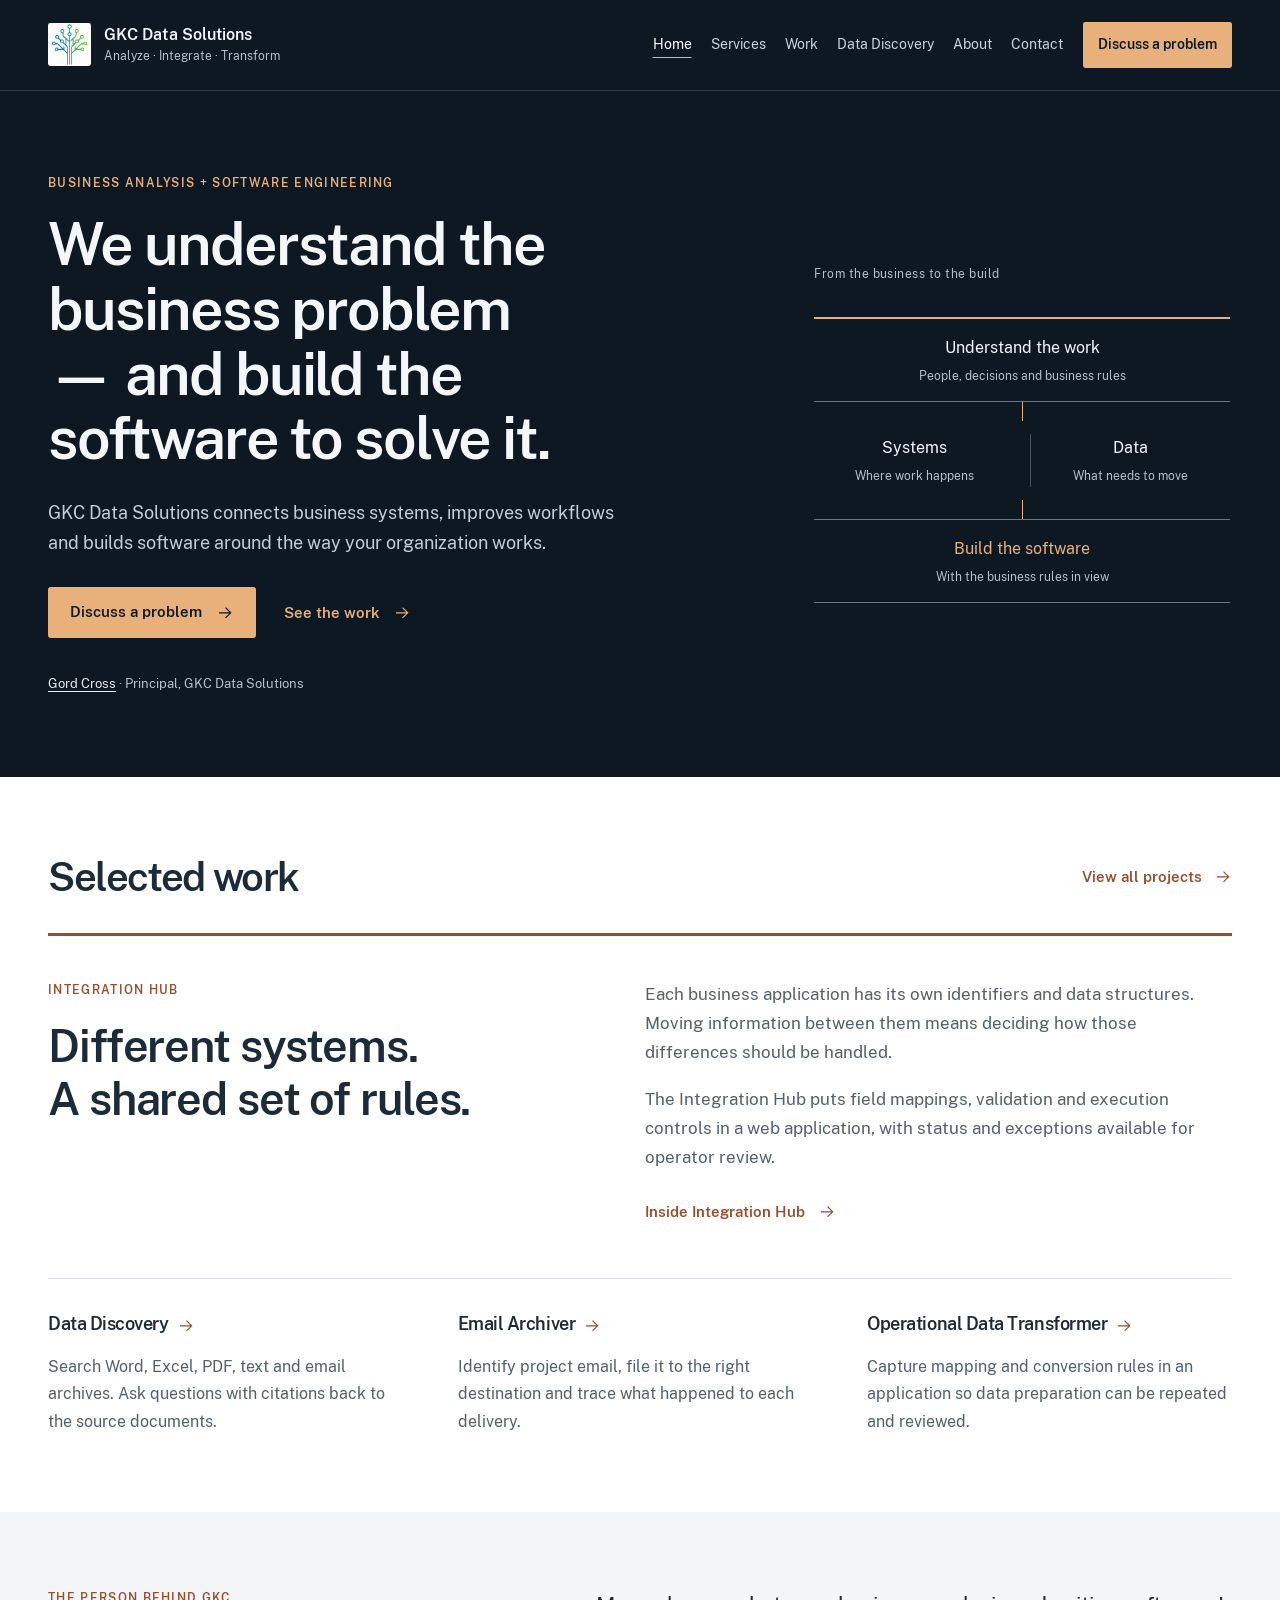
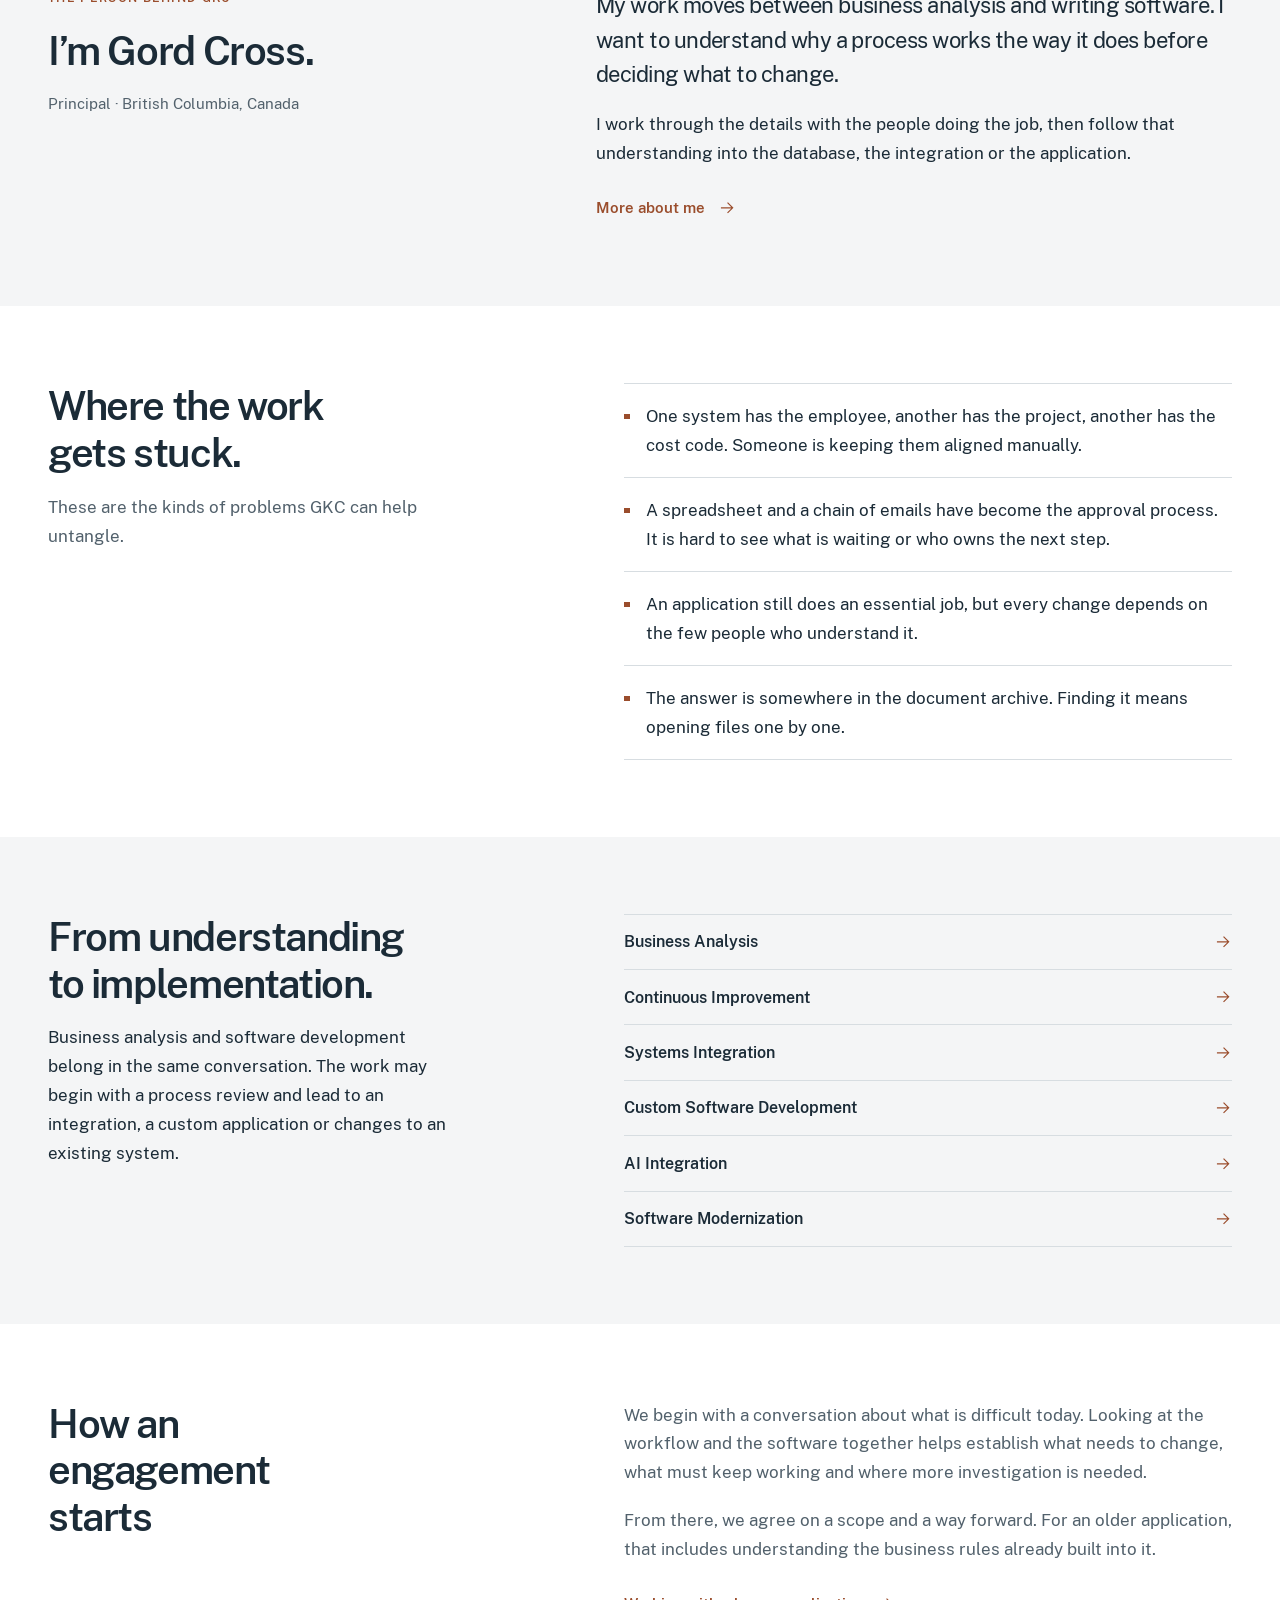
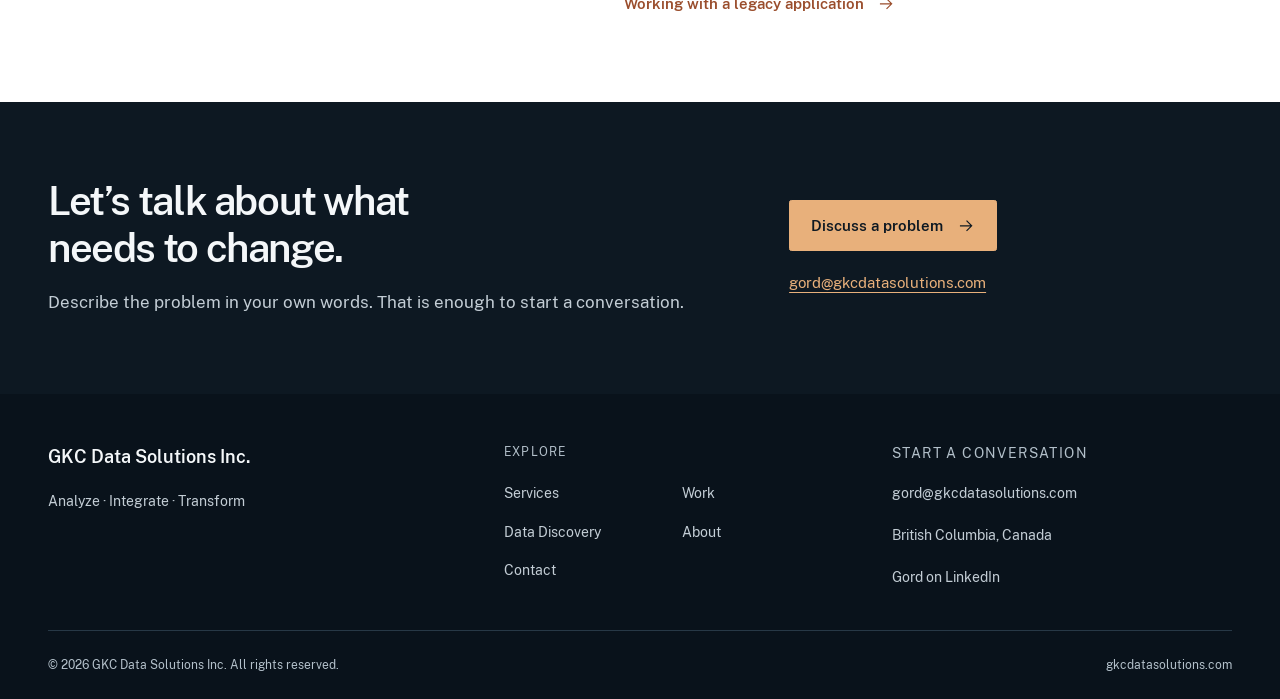
==== index.html @ be21197b "Refine site voice, project hierarchy and copper palette" ====
<!doctype html>
<html lang="en-CA">
  <head>
    <meta charset="utf-8">
    <meta name="viewport" content="width=device-width, initial-scale=1">
    <title>GKC Data Solutions | Business Analysis, Systems Integration &amp; Custom Software</title>
    <meta name="description" content="GKC Data Solutions combines business analysis and software development to connect systems, improve workflows and modernize existing applications.">
    <link rel="canonical" href="https://gkcdatasolutions.com/">
    <meta name="theme-color" content="#0d1822">
    <meta property="og:type" content="website">
    <meta property="og:locale" content="en_CA">
    <meta property="og:site_name" content="GKC Data Solutions">
    <meta property="og:title" content="GKC Data Solutions | Business Analysis, Systems Integration &amp; Custom Software">
    <meta property="og:description" content="GKC Data Solutions combines business analysis and software development to connect systems, improve workflows and modernize existing applications.">
    <meta property="og:url" content="https://gkcdatasolutions.com/">
    <meta property="og:image" content="https://gkcdatasolutions.com/assets/og-gkc.png">
    <meta property="og:image:width" content="1200">
    <meta property="og:image:height" content="630">
    <meta property="og:image:alt" content="GKC Data Solutions. We understand the business problem — and build the software to solve it.">
    <meta name="twitter:card" content="summary_large_image">
    <meta name="twitter:title" content="GKC Data Solutions | Business Analysis, Systems Integration &amp; Custom Software">
    <meta name="twitter:description" content="GKC Data Solutions combines business analysis and software development to connect systems, improve workflows and modernize existing applications.">
    <meta name="twitter:image" content="https://gkcdatasolutions.com/assets/og-gkc.png">
    <meta name="twitter:image:alt" content="GKC Data Solutions: business analysis and software engineering.">
    <link rel="icon" type="image/png" sizes="32x32" href="/assets/favicon-32.png">
    <link rel="apple-touch-icon" sizes="180x180" href="/assets/apple-touch-icon.png">
    <link rel="stylesheet" href="/styles.css">
    <script src="/site.js" defer></script>
    <script type="application/ld+json">{"@context":"https://schema.org","@graph":[{"@type":"Organization","@id":"https://gkcdatasolutions.com/#organization","name":"GKC Data Solutions Inc.","url":"https://gkcdatasolutions.com/","logo":"https://gkcdatasolutions.com/assets/gkc-mark.png","email":"gord@gkcdatasolutions.com"},{"@type":"WebSite","@id":"https://gkcdatasolutions.com/#website","url":"https://gkcdatasolutions.com/","name":"GKC Data Solutions","publisher":{"@id":"https://gkcdatasolutions.com/#organization"}}]}</script>
  </head>
  <body id="top">
    <a class="skip-link" href="#main-content">Skip to main content</a>
    <header class="site-header">
      <div class="shell header-inner">
        <a class="brand" href="/" aria-label="GKC Data Solutions Inc., home"> <img class="brand-mark" src="/assets/gkc-mark.png" width="256" height="256" alt=""> <span><span class="brand-name">GKC Data Solutions</span><span class="brand-signature">Analyze · Integrate · Transform</span></span> </a>
        <button class="nav-toggle" type="button" aria-controls="primary-nav" aria-expanded="false" aria-label="Toggle navigation" hidden><span class="menu-label">Menu</span><svg class="menu-icon" viewBox="0 0 20 20" fill="none" stroke="currentColor" stroke-width="1.5" aria-hidden="true"><path d="M2 5h16M2 10h16M2 15h16"/></svg></button>
        <nav id="primary-nav" aria-label="Primary navigation">
          <ul class="nav-list">
            <li><a href="/" aria-current="page">Home</a></li>
            <li><a href="/services/">Services</a></li>
            <li><a href="/work/">Work</a></li>
            <li><a href="/data-discovery/">Data Discovery</a></li>
            <li><a href="/about/">About</a></li>
            <li><a href="/contact/">Contact</a></li>
            <li><a class="nav-cta" href="/contact/">Discuss a problem</a></li>
          </ul>
        </nav>
      </div>
    </header>
    <main id="main-content" tabindex="-1">
      <section class="hero dark" aria-labelledby="hero-title">
        <div class="shell hero-grid">
          <div>
            <p class="eyebrow">Business analysis + software engineering</p>
            <h1 id="hero-title">We understand the business problem — and build the software to solve it.</h1>
            <p class="lead">GKC Data Solutions connects business systems, improves workflows and builds software around the way your organization works.</p>
            <div class="actions">
              <a class="button" href="/contact/">Discuss a problem<svg class="arrow" viewBox="0 0 24 24" fill="none" stroke="currentColor" stroke-width="1.6" aria-hidden="true"><path d="M4 12h15M13 5l7 7-7 7"/></svg></a>
              <a class="text-link" href="/work/">See the work<svg class="arrow" viewBox="0 0 24 24" fill="none" stroke="currentColor" stroke-width="1.6" aria-hidden="true"><path d="M4 12h15M13 5l7 7-7 7"/></svg></a>
            </div>
            <p class="hero-byline"><a href="/about/#gord-cross">Gord Cross</a> · Principal, GKC Data Solutions</p>
          </div>
          <figure class="method-diagram" aria-labelledby="method-caption">
            <figcaption id="method-caption">
              From the business to the build
            </figcaption>
            <div class="method-start">
              Understand the work
              <span>People, decisions and business rules</span>
            </div>
            <div class="method-branches">
              <div>
                Systems
                <span>Where work happens</span>
              </div>
              <div>
                Data
                <span>What needs to move</span>
              </div>
            </div>
            <div class="method-end">
              Build the software
              <span>With the business rules in view</span>
            </div>
          </figure>
        </div>
      </section>
      <section class="section work-preview" aria-labelledby="selected-work-title">
        <div class="shell">
          <div class="heading-row">
            <h2 id="selected-work-title">Selected work</h2>
            <a class="text-link" href="/work/">View all projects<svg class="arrow" viewBox="0 0 24 24" fill="none" stroke="currentColor" stroke-width="1.6" aria-hidden="true"><path d="M4 12h15M13 5l7 7-7 7"/></svg></a>
          </div>
          <article class="featured-project">
            <div>
              <p class="eyebrow">Integration Hub</p>
              <h3>Different systems.<br> A shared set of rules.</h3>
            </div>
            <div>
              <p>Each business application has its own identifiers and data structures. Moving information between them means deciding how those differences should be handled.</p>
              <p>The Integration Hub puts field mappings, validation and execution controls in a web application, with status and exceptions available for operator review.</p>
              <a class="text-link" href="/work/#integration-hub">Inside Integration Hub<svg class="arrow" viewBox="0 0 24 24" fill="none" stroke="currentColor" stroke-width="1.6" aria-hidden="true"><path d="M4 12h15M13 5l7 7-7 7"/></svg></a>
            </div>
          </article>
          <div class="supporting-projects">
            <article id="data-discovery">
              <h3><a href="/data-discovery/">Data Discovery<svg class="arrow" viewBox="0 0 24 24" fill="none" stroke="currentColor" stroke-width="1.6" aria-hidden="true"><path d="M4 12h15M13 5l7 7-7 7"/></svg></a></h3>
              <p>Search Word, Excel, PDF, text and email archives. Ask questions with citations back to the source documents.</p>
            </article>
            <article>
              <h3><a href="/work/#email-archiver">Email Archiver<svg class="arrow" viewBox="0 0 24 24" fill="none" stroke="currentColor" stroke-width="1.6" aria-hidden="true"><path d="M4 12h15M13 5l7 7-7 7"/></svg></a></h3>
              <p>Identify project email, file it to the right destination and trace what happened to each delivery.</p>
            </article>
            <article>
              <h3><a href="/work/#transformer">Operational Data Transformer<svg class="arrow" viewBox="0 0 24 24" fill="none" stroke="currentColor" stroke-width="1.6" aria-hidden="true"><path d="M4 12h15M13 5l7 7-7 7"/></svg></a></h3>
              <p>Capture mapping and conversion rules in an application so data preparation can be repeated and reviewed.</p>
            </article>
          </div>
        </div>
      </section>
      <section class="section soft" id="company" aria-labelledby="principal-title">
        <div class="shell principal-intro">
          <div>
            <p class="eyebrow">The person behind GKC</p>
            <h2 id="principal-title">I’m Gord Cross.</h2>
            <p class="principal-role">Principal · British Columbia, Canada</p>
          </div>
          <div>
            <p class="intro-copy">My work moves between business analysis and writing software. I want to understand why a process works the way it does before deciding what to change.</p>
            <p>I work through the details with the people doing the job, then follow that understanding into the database, the integration or the application.</p>
            <a class="text-link" href="/about/#gord-cross">More about me<svg class="arrow" viewBox="0 0 24 24" fill="none" stroke="currentColor" stroke-width="1.6" aria-hidden="true"><path d="M4 12h15M13 5l7 7-7 7"/></svg></a>
          </div>
        </div>
      </section>
      <section class="section" aria-labelledby="problems-title">
        <div class="shell editorial-split">
          <div>
            <h2 id="problems-title">Where the work<br> gets stuck.</h2>
            <p class="muted">These are the kinds of problems GKC can help untangle.</p>
          </div>
          <ul class="problem-list">
            <li>One system has the employee, another has the project, another has the cost code. Someone is keeping them aligned manually.</li>
            <li>A spreadsheet and a chain of emails have become the approval process. It is hard to see what is waiting or who owns the next step.</li>
            <li>An application still does an essential job, but every change depends on the few people who understand it.</li>
            <li>The answer is somewhere in the document archive. Finding it means opening files one by one.</li>
          </ul>
        </div>
      </section>
      <section class="section soft" aria-labelledby="services-title">
        <div class="shell editorial-split">
          <div>
            <h2 id="services-title">From understanding<br> to implementation.</h2>
            <p>Business analysis and software development belong in the same conversation. The work may begin with a process review and lead to an integration, a custom application or changes to an existing system.</p>
          </div>
          <ul class="service-index">
            <li><a class="text-link" href="/services/#business-analysis">Business Analysis<svg class="arrow" viewBox="0 0 24 24" fill="none" stroke="currentColor" stroke-width="1.6" aria-hidden="true"><path d="M4 12h15M13 5l7 7-7 7"/></svg></a></li>
            <li><a class="text-link" href="/services/#continuous-improvement">Continuous Improvement<svg class="arrow" viewBox="0 0 24 24" fill="none" stroke="currentColor" stroke-width="1.6" aria-hidden="true"><path d="M4 12h15M13 5l7 7-7 7"/></svg></a></li>
            <li><a class="text-link" href="/services/#systems-integration">Systems Integration<svg class="arrow" viewBox="0 0 24 24" fill="none" stroke="currentColor" stroke-width="1.6" aria-hidden="true"><path d="M4 12h15M13 5l7 7-7 7"/></svg></a></li>
            <li><a class="text-link" href="/services/#custom-software">Custom Software Development<svg class="arrow" viewBox="0 0 24 24" fill="none" stroke="currentColor" stroke-width="1.6" aria-hidden="true"><path d="M4 12h15M13 5l7 7-7 7"/></svg></a></li>
            <li><a class="text-link" href="/services/#ai-integration">AI Integration<svg class="arrow" viewBox="0 0 24 24" fill="none" stroke="currentColor" stroke-width="1.6" aria-hidden="true"><path d="M4 12h15M13 5l7 7-7 7"/></svg></a></li>
            <li><a class="text-link" href="/services/#software-modernization">Software Modernization<svg class="arrow" viewBox="0 0 24 24" fill="none" stroke="currentColor" stroke-width="1.6" aria-hidden="true"><path d="M4 12h15M13 5l7 7-7 7"/></svg></a></li>
          </ul>
        </div>
      </section>
      <section class="section" aria-labelledby="engagement-title">
        <div class="shell engagement">
          <h2 id="engagement-title">How an engagement starts</h2>
          <div>
            <p>We begin with a conversation about what is difficult today. Looking at the workflow and the software together helps establish what needs to change, what must keep working and where more investigation is needed.</p>
            <p>From there, we agree on a scope and a way forward. For an older application, that includes understanding the business rules already built into it.</p>
            <a class="text-link" href="/services/#software-modernization">Working with a legacy application<svg class="arrow" viewBox="0 0 24 24" fill="none" stroke="currentColor" stroke-width="1.6" aria-hidden="true"><path d="M4 12h15M13 5l7 7-7 7"/></svg></a>
          </div>
        </div>
      </section>
      <section class="section dark cta-band" id="contact" aria-labelledby="cta-title">
        <div class="shell split">
          <div>
            <h2 id="cta-title">Let’s talk about what needs to change.</h2>
            <p>Describe the problem in your own words. That is enough to start a conversation.</p>
          </div>
          <div class="cta-actions">
            <a class="button" href="/contact/">Discuss a problem<svg class="arrow" viewBox="0 0 24 24" fill="none" stroke="currentColor" stroke-width="1.6" aria-hidden="true"><path d="M4 12h15M13 5l7 7-7 7"/></svg></a>
            <a class="email" href="mailto:gord@gkcdatasolutions.com">gord@gkcdatasolutions.com</a>
          </div>
        </div>
      </section>
    </main>
    <footer class="site-footer">
      <div class="shell">
        <div class="footer-grid">
          <div class="footer-brand">
            <p class="footer-title">GKC Data Solutions Inc.</p>
            <p class="footer-signature">Analyze · Integrate · Transform</p>
          </div>
          <nav aria-label="Footer navigation">
            <p class="footer-label">Explore</p>
            <ul class="footer-links">
              <li><a href="/services/">Services</a></li>
              <li><a href="/work/">Work</a></li>
              <li><a href="/data-discovery/">Data Discovery</a></li>
              <li><a href="/about/">About</a></li>
              <li><a href="/contact/">Contact</a></li>
            </ul>
          </nav>
          <div class="footer-contact">
            <p class="footer-label">Start a conversation</p>
            <p><a href="mailto:gord@gkcdatasolutions.com">gord@gkcdatasolutions.com</a></p>
            <p>British Columbia, Canada</p>
            <p><a href="https://www.linkedin.com/in/gord-cross-4b992742b/">Gord on LinkedIn</a></p>
          </div>
        </div>
        <div class="footer-bottom">
          <p>© 2026 GKC Data Solutions Inc. All rights reserved.</p>
          <p>gkcdatasolutions.com</p>
        </div>
      </div>
    </footer>
  </body>
</html>
---- styles.css ----
@font-face { font-family: "Public Sans"; src: url('/assets/fonts/PublicSans-Regular.woff2') format('woff2'); font-style: normal; font-weight: 400; font-display: swap; }
@font-face { font-family: "Public Sans"; src: url('/assets/fonts/PublicSans-SemiBold.woff2') format('woff2'); font-style: normal; font-weight: 600; font-display: swap; }
:root {
  color-scheme: light;
  --navy: #0d1822; --paper: #fff; --soft: #f4f5f6;
  --ink: #1b2b37; --muted: #52616c; --border: #d7dde1;
  --accent: #9a4d2c; --accent-light: #e8b07b; --focus: #9a4d2c; --shell: 74rem;
  font-family: "Public Sans", "Segoe UI", Arial, sans-serif; font-synthesis: none;
}
* { box-sizing: border-box; }
html { scroll-behavior: smooth; scroll-padding-top: 7rem; }
body { margin: 0; color: var(--ink); background: var(--paper); font-size: 1.0625rem; line-height: 1.7; }
body, h1, h2, h3, p, a { overflow-wrap: break-word; }
img, svg { max-width: 100%; vertical-align: middle; }
a { color: var(--accent); text-underline-offset: .25em; text-decoration-thickness: .07em; }
a:hover { text-decoration-thickness: .13em; }
button { font: inherit; }
a, button { -webkit-tap-highlight-color: transparent; }
:focus-visible { outline: 3px solid var(--focus); outline-offset: 5px; }
[hidden] { display: none !important; }
::selection { background: #f1cda8; color: var(--navy); }
h1, h2, h3, h4 { margin: 0 0 1rem; font-weight: 600; line-height: 1.18; letter-spacing: -.035em; text-wrap: balance; }
h1 { font-size: clamp(2.4rem, 4.6vw, 3.7rem); line-height: 1.1; }
h2 { font-size: clamp(1.85rem, 3.1vw, 2.55rem); }
h3 { font-size: 1.3rem; letter-spacing: -.025em; }
h4 { font-size: 1.0625rem; letter-spacing: 0; }
p { margin: 0 0 1.15rem; }
p:last-child { margin-bottom: 0; }
ul { padding-left: 1.2rem; }
li::marker { color: var(--accent); }
.shell { width: min(calc(100% - 4rem), var(--shell)); margin-inline: auto; }
.section { padding-block: clamp(3.5rem, 6vw, 5.25rem); }
.soft { background: var(--soft); }
.dark { color: #f4f7f9; background: var(--navy); --focus: var(--accent-light); }
.dark a:not(.button), .dark .eyebrow { color: var(--accent-light); }
.dark .muted, .dark .lead { color: #c3cdd5; }
.eyebrow { margin: 0 0 1.2rem; color: var(--accent); font-size: .75rem; font-weight: 600; letter-spacing: .11em; text-transform: uppercase; }
.lead { color: var(--muted); font-size: 1.1875rem; line-height: 1.7; }
.muted { color: var(--muted); }
.measure { max-width: 70ch; }
.section-heading { max-width: 47rem; margin-bottom: 2.5rem; }
.heading-row { display: flex; align-items: center; justify-content: space-between; gap: 1rem 2rem; margin-bottom: 2rem; }
.heading-row h2 { margin: 0; }
.text-link { display: inline-flex; gap: .8rem; align-items: center; font-size: .9375rem; font-weight: 600; text-decoration: none; padding-block: .55rem; }
.text-link:hover { text-decoration: underline; }
.arrow { width: 1.1rem; height: 1.1rem; flex: 0 0 auto; }
.actions { display: flex; align-items: center; flex-wrap: wrap; gap: .8rem 1.8rem; margin-top: 1.8rem; }
.button { display: inline-flex; align-items: center; justify-content: center; gap: .9rem; min-height: 3.15rem; padding: .85rem 1.3rem; border: 1px solid var(--accent); border-radius: .15rem; background: var(--accent); color: #fff; font-size: .9375rem; font-weight: 600; line-height: 1.45; text-decoration: none; transition: background .15s, border-color .15s; }
.button:hover { background: #7d3c20; border-color: #7d3c20; }
.dark .button { background: var(--accent-light); border-color: var(--accent-light); color: var(--navy); }
.dark .button:hover { background: #f2c99f; border-color: #f2c99f; }
.skip-link { position: fixed; z-index: 100; left: 1rem; top: 1rem; transform: translateY(-180%); padding: .75rem 1rem; background: white; color: var(--navy); font-weight: 600; }
.skip-link:focus { transform: translateY(0); }
.site-header { position: sticky; top: 0; z-index: 30; background: var(--navy); color: #f4f7f9; border-bottom: 1px solid #2b3b46; --focus: var(--accent-light); }
.header-inner { min-height: 5.6rem; display: flex; flex-wrap: wrap; align-items: center; justify-content: space-between; gap: 1.5rem; }
.brand { display: inline-flex; align-items: center; gap: .8rem; color: inherit; text-decoration: none; flex-shrink: 0; }
.brand-mark { width: 2.7rem; height: 2.7rem; object-fit: contain; border-radius: .15rem; }
.brand-name { display: block; color: #f4f7f9; font-size: .97rem; font-weight: 600; line-height: 1.35; letter-spacing: .005em; }
.brand-signature { display: block; margin-top: .2rem; color: #b3c0ca; font-size: .75rem; line-height: 1.4; }
.nav-list { display: flex; flex-wrap: wrap; align-items: center; list-style: none; padding: 0; margin: 0; gap: 1.2rem; }
.nav-list a { display: block; padding-block: .8rem; color: #c7d4dc; font-size: .875rem; font-weight: 400; text-decoration: none; }
.nav-list a:hover, .nav-list a[aria-current="page"] { color: #fff; }
.nav-list a[aria-current="page"] { text-decoration: underline; text-underline-offset: .5rem; text-decoration-color: var(--accent-light); }
.nav-list .nav-cta { padding: .7rem .95rem; color: var(--navy); background: var(--accent-light); border-radius: .15rem; font-weight: 600; }
.nav-list .nav-cta:hover { color: var(--navy); background: #f2c99f; }
.nav-toggle { display: none; min-height: 2.8rem; align-items: center; gap: .7rem; border: 1px solid #677e8c; border-radius: .15rem; padding: .45rem .7rem; color: #f4f7f9; background: transparent; cursor: pointer; font-size: .875rem; }
.menu-icon { width: 1.1rem; height: 1.1rem; }
.hero { padding-block: clamp(3.5rem, 6.4vw, 6rem); }
.hero-grid { display: grid; grid-template-columns: minmax(0, 1.65fr) minmax(0, 1fr); gap: clamp(3rem, 6vw, 6rem); align-items: center; }
.hero h1 { max-width: 44rem; }
.hero .lead { max-width: 37rem; margin-top: 1.7rem; font-size: 1.1rem; }
.hero-byline { margin-top: 2.2rem; font-size: .8125rem; color: #b3c0ca; }
.hero-byline a { color: #e6ebef !important; }
.method-diagram { margin: 0; max-width: 26rem; width: 100%; font-size: 1rem; }
.method-diagram figcaption { margin-bottom: 2rem; color: #b3c0ca; font-size: .75rem; letter-spacing: .04em; }
.method-diagram span { display: block; color: #b3c0ca; font-size: .75rem; margin-top: .3rem; }
.method-start, .method-end { text-align: center; padding: .95rem .4rem; border-block: 1px solid #657582; }
.method-start { border-top: 2px solid var(--accent-light); }
.method-branches { display: grid; grid-template-columns: 1fr 1fr; gap: 1rem; padding-block: 2rem; text-align: center; position: relative; }
.method-branches::before, .method-branches::after { content: ''; position: absolute; left: 50%; height: 1.15rem; width: 1px; background: var(--accent-light); }
.method-branches::before { top: 0; }
.method-branches::after { bottom: 0; }
.method-branches > div + div { border-left: 1px solid #465563; }
.method-end { color: var(--accent-light); }
.featured-project { display: grid; grid-template-columns: 1fr 1.1fr; gap: clamp(2rem, 5vw, 5rem); border-top: 3px solid var(--accent); border-bottom: 1px solid var(--border); padding-block: 2.8rem; }
.featured-project h3 { font-size: clamp(2.1rem, 3.5vw, 3rem); max-width: 28rem; }
.featured-project p:not(.eyebrow) { max-width: 60ch; color: var(--muted); }
.supporting-projects { display: grid; grid-template-columns: repeat(3, minmax(0, 1fr)); gap: 2.8rem; padding-top: 2rem; }
.supporting-projects h3 { font-size: 1.15rem; line-height: 1.4; }
.supporting-projects h3 a { color: var(--ink); text-decoration: none; }
.supporting-projects h3 a:hover { text-decoration: underline; }
.supporting-projects .arrow { margin-left: .5rem; color: var(--accent); }
.supporting-projects p { color: var(--muted); font-size: 1rem; }
.principal-intro { display: grid; grid-template-columns: 1fr 1.35fr; gap: clamp(2rem, 6vw, 6rem); }
.principal-role { color: var(--muted); font-size: .9375rem; }
.intro-copy { font-size: 1.35rem; line-height: 1.6; letter-spacing: -.025em; }
.editorial-split { display: grid; grid-template-columns: 1fr 1.25fr; gap: clamp(2.5rem, 7vw, 7rem); }
.editorial-split > div > p { max-width: 40ch; }
.problem-list { list-style: none; padding: 0; margin: 0; border-top: 1px solid var(--border); }
.problem-list li { padding: 1.1rem 0 1.1rem 1.4rem; border-bottom: 1px solid var(--border); position: relative; }
.problem-list li::before { content: ''; position: absolute; left: 0; top: 1.85rem; width: .35rem; height: .35rem; background: var(--accent); }
.service-index { list-style: none; padding: 0; margin: 0; border-top: 1px solid var(--border); }
.service-index li { border-bottom: 1px solid var(--border); }
.service-index a { display: flex; justify-content: space-between; padding: .85rem 0; color: var(--ink); font-size: 1rem; }
.service-index .arrow { color: var(--accent); }
.engagement { display: grid; grid-template-columns: 1fr 1.25fr; gap: clamp(2.5rem, 7vw, 7rem); }
.engagement h2 { max-width: 12ch; }
.engagement p { color: var(--muted); }
.split { display: grid; grid-template-columns: minmax(0, 1fr) minmax(0, 1fr); gap: clamp(2.5rem, 6vw, 6rem); align-items: start; }
.split p { max-width: 70ch; }
.cta-band .split { align-items: center; grid-template-columns: minmax(0, 1.5fr) minmax(0, 1fr); }
.cta-band h2 { max-width: 40rem; }
.cta-band p { color: #c3cdd5; }
.cta-actions { display: flex; flex-direction: column; gap: 1.2rem; align-items: flex-start; }
.cta-actions .email { font-size: .9375rem; overflow-wrap: anywhere; }
.site-footer { background: #09121b; color: #c3cdd5; padding-block: 3rem 1.5rem; --focus: var(--accent-light); }
.footer-grid { display: grid; grid-template-columns: 1.2fr 1fr 1fr; gap: 3rem; }
.footer-title { color: #f4f7f9; font-size: 1.1rem; font-weight: 600; }
.footer-signature { font-size: .875rem; margin-top: .5rem; }
.footer-label { color: #b3c0ca; font-size: .75rem; text-transform: uppercase; letter-spacing: .1em; margin-bottom: 1rem; }
.footer-links { display: grid; grid-template-columns: 1fr 1fr; gap: .6rem 1rem; list-style: none; padding: 0; margin: 0; }
.site-footer a { color: #c3cdd5; text-decoration: none; font-size: .875rem; }
.site-footer a:hover { color: white; text-decoration: underline; }
.footer-contact p { font-size: .875rem; }
.footer-contact a { overflow-wrap: anywhere; }
.footer-bottom { display: flex; justify-content: space-between; gap: 1rem; margin-top: 2.5rem; border-top: 1px solid #273846; padding-top: 1.5rem; font-size: .75rem; color: #b3c0ca; }
.footer-bottom p { margin: 0; }
.page-hero { padding-block: 4.5rem; }
.page-hero h1 { max-width: 53rem; }
.page-hero .lead { max-width: 65ch; margin-top: 1.5rem; }
.page-links { display: flex; flex-wrap: wrap; gap: .4rem 1.5rem; list-style: none; padding: 0; margin: 2rem 0 0; }
.page-links a { display: block; padding-block: .5rem; font-size: .875rem; }
.service-detail { display: grid; grid-template-columns: minmax(0, 1fr) minmax(0, 1.25fr); gap: clamp(2rem, 6vw, 6rem); padding-block: 3.75rem; border-bottom: 1px solid var(--border); }
.service-detail:last-child { border: 0; }
.service-detail h2 { font-size: clamp(1.7rem, 2.7vw, 2.2rem); }
.service-detail .detail-copy p { color: var(--muted); }
.detail-list { margin: 1.4rem 0 0; padding-left: 1.2rem; color: var(--muted); font-size: 1rem; }
.detail-list li { padding-bottom: .45rem; }
.detail-note { margin-top: 1.5rem; border-left: 2px solid var(--accent); padding-left: 1rem; font-size: .9375rem; }
.case-study { padding-block: 4rem; border-bottom: 1px solid var(--border); }
.case-study:last-child { border-bottom: none; }
.case-header { max-width: 53rem; margin-bottom: 2.2rem; }
.case-header h2 { font-size: clamp(1.9rem, 3vw, 2.5rem); }
.case-content { display: grid; grid-template-columns: minmax(0, 1.45fr) minmax(0, 1fr); gap: 4rem; }
.case-narrative p { color: var(--muted); }
.case-aside { align-self: start; border-top: 2px solid var(--accent); padding-top: 1.4rem; }
.case-aside h3 { font-size: 1rem; letter-spacing: 0; }
.case-aside .detail-list { margin-top: 0; }
.case-aside .technology { color: var(--muted); border-top: 1px solid var(--border); margin-top: 1.2rem; padding-top: 1rem; font-size: .8125rem; }
.technology strong { display: block; color: var(--ink); font-weight: 600; margin-bottom: .3rem; }
.workflow-list { list-style: none; padding: 0; margin: 0; counter-reset: workflow; }
.workflow-list li { display: flex; gap: 1.4rem; padding-block: 1rem; border-bottom: 1px solid var(--border); counter-increment: workflow; }
.workflow-list li::before { content: counter(workflow, decimal-leading-zero); color: var(--accent); font-weight: 600; }
.identity-panel { background: var(--soft); padding: 2rem; border-top: 2px solid var(--accent); }
.identity-panel dl { margin: 0; }
.identity-panel dl > div { padding-block: .85rem; border-bottom: 1px solid var(--border); }
.identity-panel dl > div:last-child { border: 0; padding-bottom: 0; }
.identity-panel dt { color: var(--muted); font-size: .8125rem; }
.identity-panel dd { margin: .3rem 0 0; font-size: 1rem; }
.identity-panel a { overflow-wrap: anywhere; }
.bio p { color: var(--muted); max-width: 65ch; }
.bio .intro-copy { color: var(--ink); }
.profile-layout { display: grid; grid-template-columns: minmax(0, 1.45fr) minmax(0, 1fr); gap: 5rem; align-items: start; }
.principle-list { margin: 0; }
.principle-list > div { padding-block: 1.3rem; border-bottom: 1px solid var(--border); }
.principle-list > div:first-child { padding-top: 0; }
.principle-list dt { font-size: 1.15rem; font-weight: 600; margin-bottom: .5rem; }
.principle-list dd { margin: 0; color: var(--muted); }
.contact-email { font-size: clamp(1.25rem, 2.9vw, 2rem); font-weight: 600; letter-spacing: -.025em; overflow-wrap: anywhere; }
.contact-panel { padding-left: 2rem; border-left: 2px solid var(--accent); }
.contact-panel ul { margin-block: 0; color: var(--muted); }
.contact-panel li { margin-bottom: .6rem; }
.small { font-size: .875rem; }
.actions + .small { margin-top: .65rem; }
.not-found { min-height: 55vh; }
@media (max-width: 75rem) {
  .nav-list { gap: .85rem; }
  .hero-grid { gap: 2.5rem; }
}
@media (max-width: 68rem) {
  .header-inner { flex-wrap: wrap; padding-block: 1rem; min-height: 5rem; gap: 1rem; }
  #primary-nav { width: 100%; }
  .nav-list { flex-wrap: wrap; gap: .3rem 1.5rem; padding-block: .3rem; }
  .nav-enhanced .nav-toggle { display: inline-flex; }
  .nav-enhanced #primary-nav { display: none; max-height: calc(100dvh - 6rem); overflow-y: auto; }
  .nav-enhanced #primary-nav.is-open { display: block; }
  .nav-enhanced .nav-list { display: grid; grid-template-columns: 1fr 1fr; border-top: 1px solid #33434e; padding-top: .6rem; }
  .nav-list a { padding: .7rem .2rem; }
  .nav-list .nav-cta { text-align: center; }
  .hero-grid { grid-template-columns: 1.4fr 1fr; }
  .hero h1 { font-size: clamp(2.5rem, 4.8vw, 3.4rem); }
  .supporting-projects { gap: 1.5rem; }
}
@media (max-width: 52rem) {
  .hero-grid { grid-template-columns: 1fr; gap: 2.8rem; }
  .hero h1 { font-size: clamp(2.5rem, 6.4vw, 3.6rem); }
  .hero .lead { max-width: 42rem; }
  .method-diagram { max-width: 30rem; }
  .method-diagram figcaption { margin-bottom: 1rem; }
  .method-branches { padding-block: 1.5rem; }
  .method-branches::before, .method-branches::after { height: .75rem; }
  .featured-project, .principal-intro, .editorial-split, .engagement, .split, .cta-band .split, .service-detail, .case-content, .profile-layout { grid-template-columns: 1fr; gap: 2rem; }
  .featured-project h3 { max-width: none; }
  .featured-project h3 br { display: none; }
  .supporting-projects { grid-template-columns: 1fr; gap: 0; padding-top: 0; }
  .supporting-projects article { display: grid; grid-template-columns: 1fr 1.3fr; gap: 1.5rem; padding-block: 1.5rem; border-bottom: 1px solid var(--border); }
  .supporting-projects article:last-child { border-bottom: 0; padding-bottom: 0; }
  .supporting-projects h3, .supporting-projects p { margin: 0; }
  .editorial-split > div > p, .engagement h2 { max-width: none; }
  .editorial-split h2 br { display: none; }
  .case-aside { max-width: 40rem; }
  .footer-grid { grid-template-columns: 1fr 1fr; gap: 2rem; }
  .footer-brand { grid-column: 1 / -1; }
  .footer-bottom { flex-direction: column; gap: .4rem; }
}
@media (max-width: 36rem) {
  html { scroll-padding-top: 6rem; }
  .shell { width: calc(100% - 2.5rem); }
  .brand-mark { width: 2rem; height: 2rem; }
  .brand { gap: .55rem; }
  .brand-name { font-size: .875rem; }
  .brand-signature { font-size: .75rem; }
  .nav-toggle { padding: .4rem .55rem; gap: .4rem; }
  .hero { padding-block: 3rem; }
  .hero h1 { font-size: clamp(2.2rem, 9.2vw, 3rem); }
  .hero .lead { font-size: 1.0625rem; }
  .method-diagram { font-size: .9375rem; }
  .method-diagram span { font-size: .75rem; }
  .heading-row { align-items: start; flex-direction: column; gap: .5rem; }
  .featured-project { padding-block: 2rem; }
  .supporting-projects article { grid-template-columns: 1fr; gap: .7rem; }
  .service-detail { padding-block: 3rem; gap: 1rem; }
  .page-hero { padding-block: 3rem; }
  .page-hero .lead { font-size: 1.0625rem; }
  .identity-panel { padding: 1.4rem; }
  .contact-panel { padding-left: 1.2rem; }
  .footer-grid { grid-template-columns: 1fr; }
  .footer-brand { grid-column: auto; }
}
@media (prefers-reduced-motion: reduce) {
  html { scroll-behavior: auto; }
  *, *::before, *::after { transition: none !important; animation: none !important; }
}
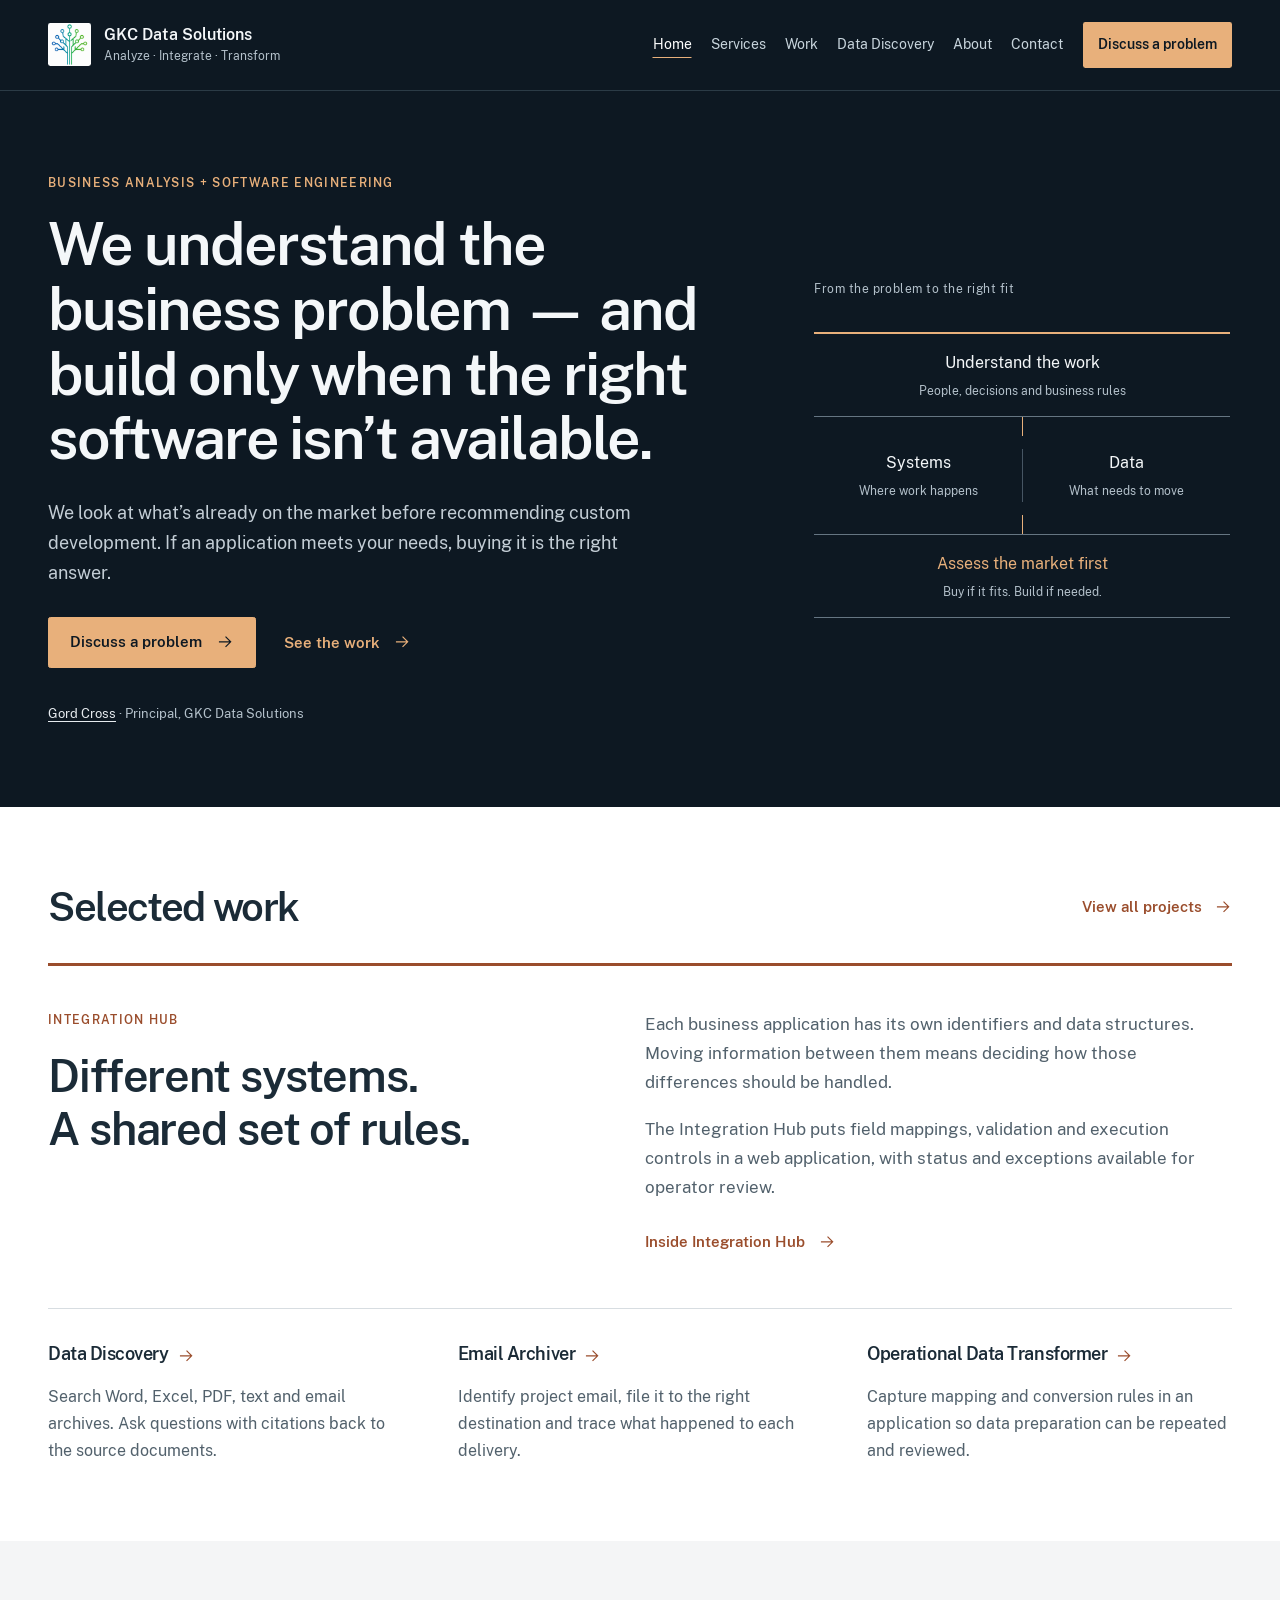
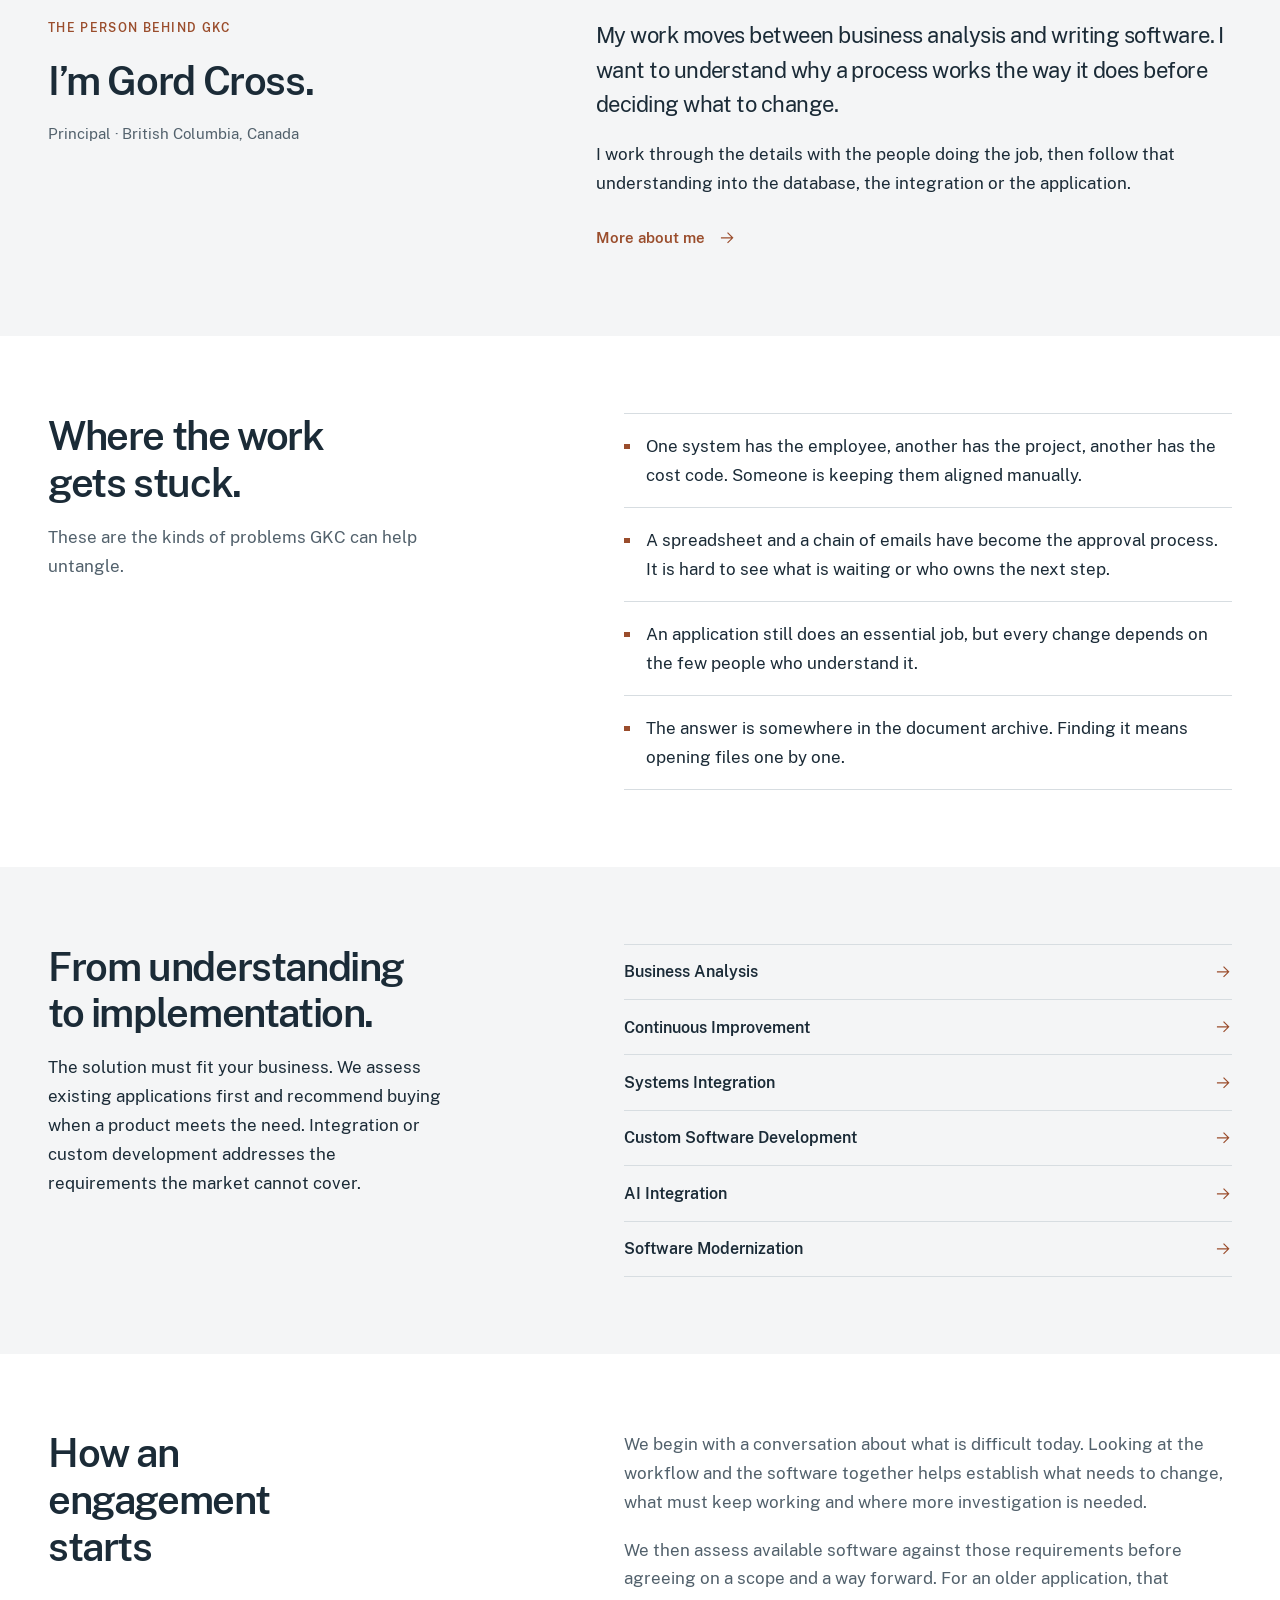
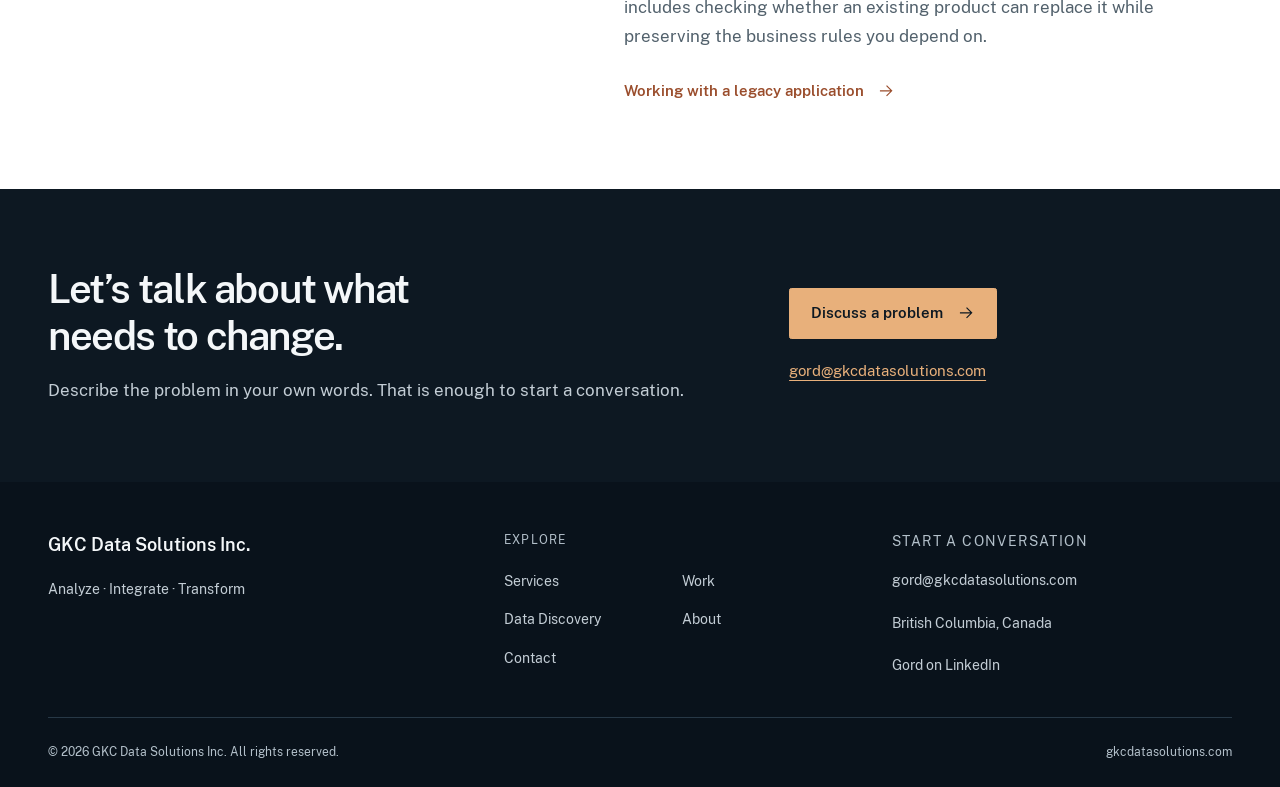
==== commit 95cd3640: "Make market assessment and buying before building explicit" ====
--- a/index.html
+++ b/index.html
@@ -52,8 +52,8 @@
         <div class="shell hero-grid">
           <div>
             <p class="eyebrow">Business analysis + software engineering</p>
-            <h1 id="hero-title">We understand the business problem — and build the software to solve it.</h1>
-            <p class="lead">GKC Data Solutions connects business systems, improves workflows and builds software around the way your organization works.</p>
+            <h1 id="hero-title">We understand the business problem — and build only when the right software isn’t available.</h1>
+            <p class="lead">We look at what’s already on the market before recommending custom development. If an application meets your needs, buying it is the right answer.</p>
             <div class="actions">
               <a class="button" href="/contact/">Discuss a problem<svg class="arrow" viewBox="0 0 24 24" fill="none" stroke="currentColor" stroke-width="1.6" aria-hidden="true"><path d="M4 12h15M13 5l7 7-7 7"/></svg></a>
               <a class="text-link" href="/work/">See the work<svg class="arrow" viewBox="0 0 24 24" fill="none" stroke="currentColor" stroke-width="1.6" aria-hidden="true"><path d="M4 12h15M13 5l7 7-7 7"/></svg></a>
@@ -62,7 +62,7 @@
           </div>
           <figure class="method-diagram" aria-labelledby="method-caption">
             <figcaption id="method-caption">
-              From the business to the build
+              From the problem to the right fit
             </figcaption>
             <div class="method-start">
               Understand the work
@@ -79,8 +79,8 @@
               </div>
             </div>
             <div class="method-end">
-              Build the software
-              <span>With the business rules in view</span>
+              Assess the market first
+              <span>Buy if it fits. Build if needed.</span>
             </div>
           </figure>
         </div>
@@ -150,7 +150,7 @@
         <div class="shell editorial-split">
           <div>
             <h2 id="services-title">From understanding<br> to implementation.</h2>
-            <p>Business analysis and software development belong in the same conversation. The work may begin with a process review and lead to an integration, a custom application or changes to an existing system.</p>
+            <p>The solution must fit your business. We assess existing applications first and recommend buying when a product meets the need. Integration or custom development addresses the requirements the market cannot cover.</p>
           </div>
           <ul class="service-index">
             <li><a class="text-link" href="/services/#business-analysis">Business Analysis<svg class="arrow" viewBox="0 0 24 24" fill="none" stroke="currentColor" stroke-width="1.6" aria-hidden="true"><path d="M4 12h15M13 5l7 7-7 7"/></svg></a></li>
@@ -167,7 +167,7 @@
           <h2 id="engagement-title">How an engagement starts</h2>
           <div>
             <p>We begin with a conversation about what is difficult today. Looking at the workflow and the software together helps establish what needs to change, what must keep working and where more investigation is needed.</p>
-            <p>From there, we agree on a scope and a way forward. For an older application, that includes understanding the business rules already built into it.</p>
+            <p>We then assess available software against those requirements before agreeing on a scope and a way forward. For an older application, that includes checking whether an existing product can replace it while preserving the business rules you depend on.</p>
             <a class="text-link" href="/services/#software-modernization">Working with a legacy application<svg class="arrow" viewBox="0 0 24 24" fill="none" stroke="currentColor" stroke-width="1.6" aria-hidden="true"><path d="M4 12h15M13 5l7 7-7 7"/></svg></a>
           </div>
         </div>
--- a/styles.css
+++ b/styles.css
@@ -76,10 +76,11 @@
 .method-diagram span { display: block; color: #b3c0ca; font-size: .75rem; margin-top: .3rem; }
 .method-start, .method-end { text-align: center; padding: .95rem .4rem; border-block: 1px solid #657582; }
 .method-start { border-top: 2px solid var(--accent-light); }
-.method-branches { display: grid; grid-template-columns: 1fr 1fr; gap: 1rem; padding-block: 2rem; text-align: center; position: relative; }
+.method-branches { display: grid; grid-template-columns: 1fr 1fr; padding-block: 2rem; text-align: center; position: relative; }
 .method-branches::before, .method-branches::after { content: ''; position: absolute; left: 50%; height: 1.15rem; width: 1px; background: var(--accent-light); }
 .method-branches::before { top: 0; }
 .method-branches::after { bottom: 0; }
+.method-branches > div { padding-inline: .5rem; }
 .method-branches > div + div { border-left: 1px solid #465563; }
 .method-end { color: var(--accent-light); }
 .featured-project { display: grid; grid-template-columns: 1fr 1.1fr; gap: clamp(2rem, 5vw, 5rem); border-top: 3px solid var(--accent); border-bottom: 1px solid var(--border); padding-block: 2.8rem; }
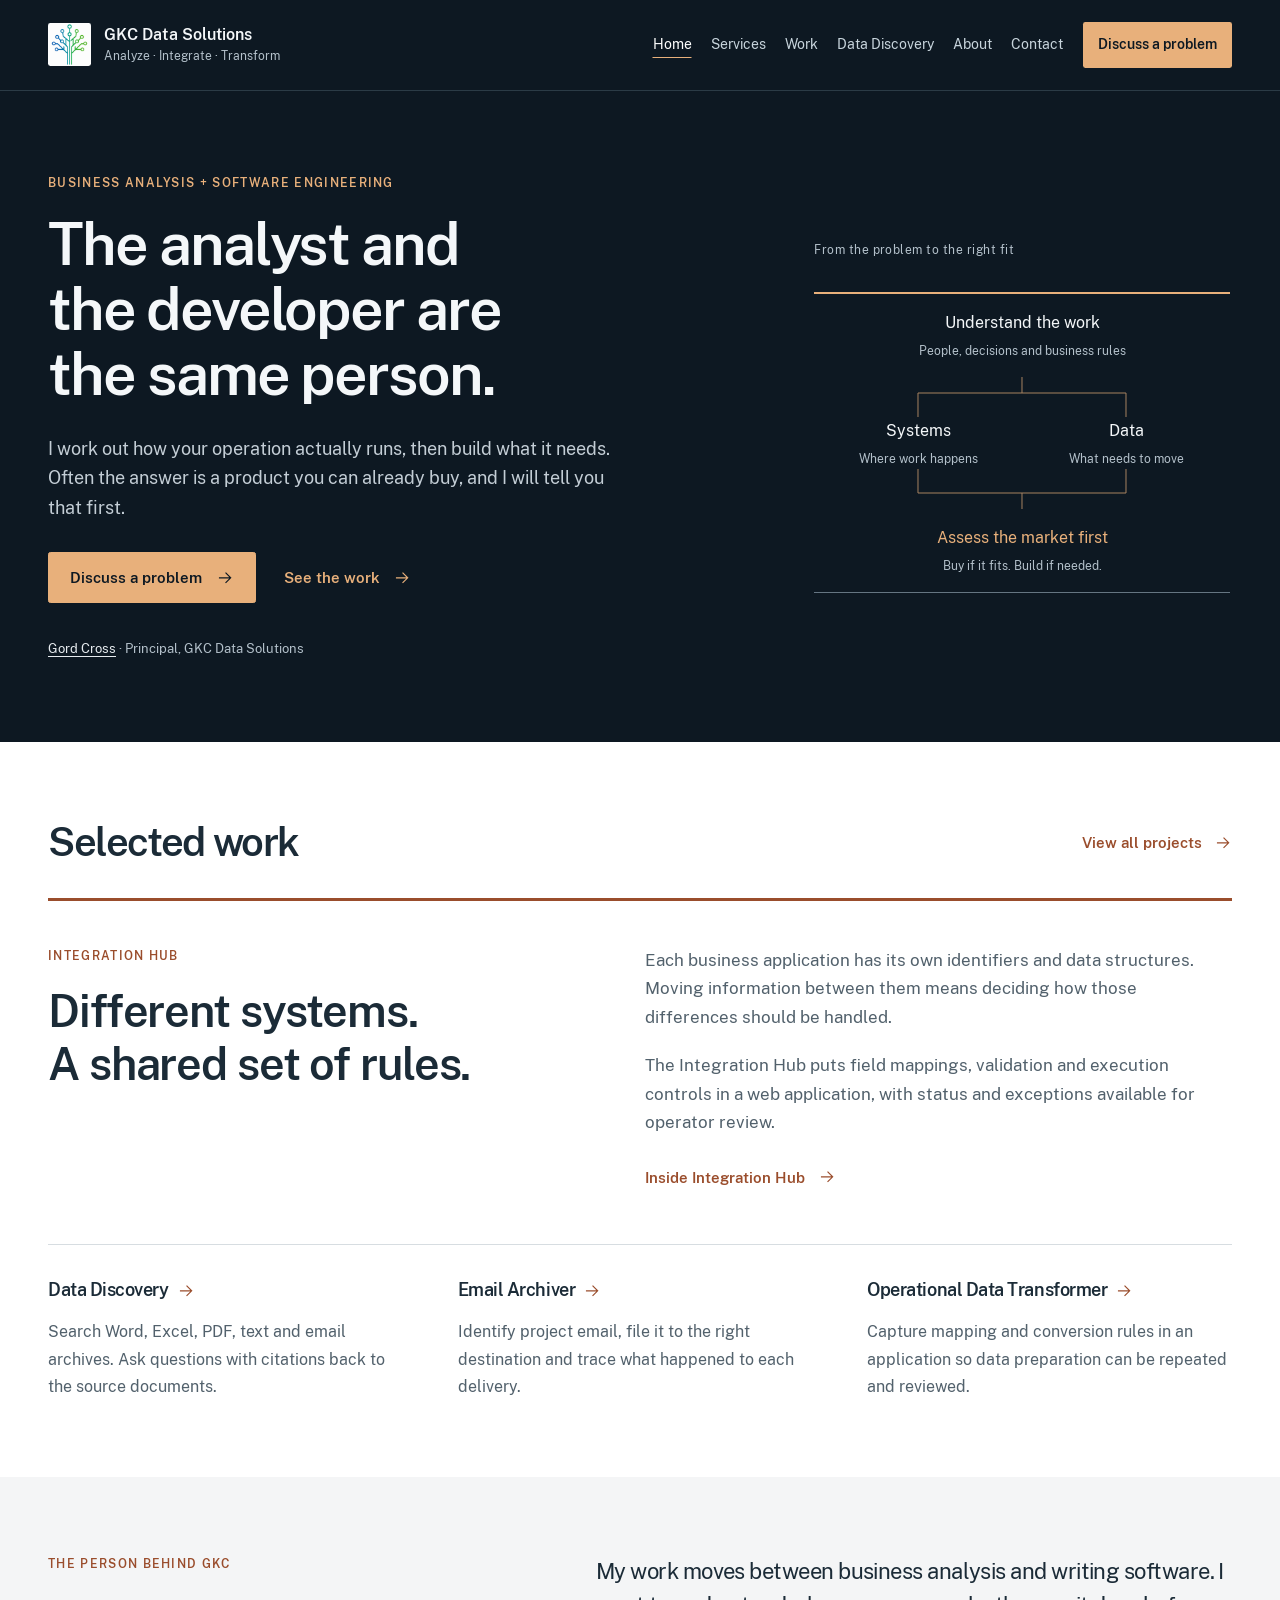
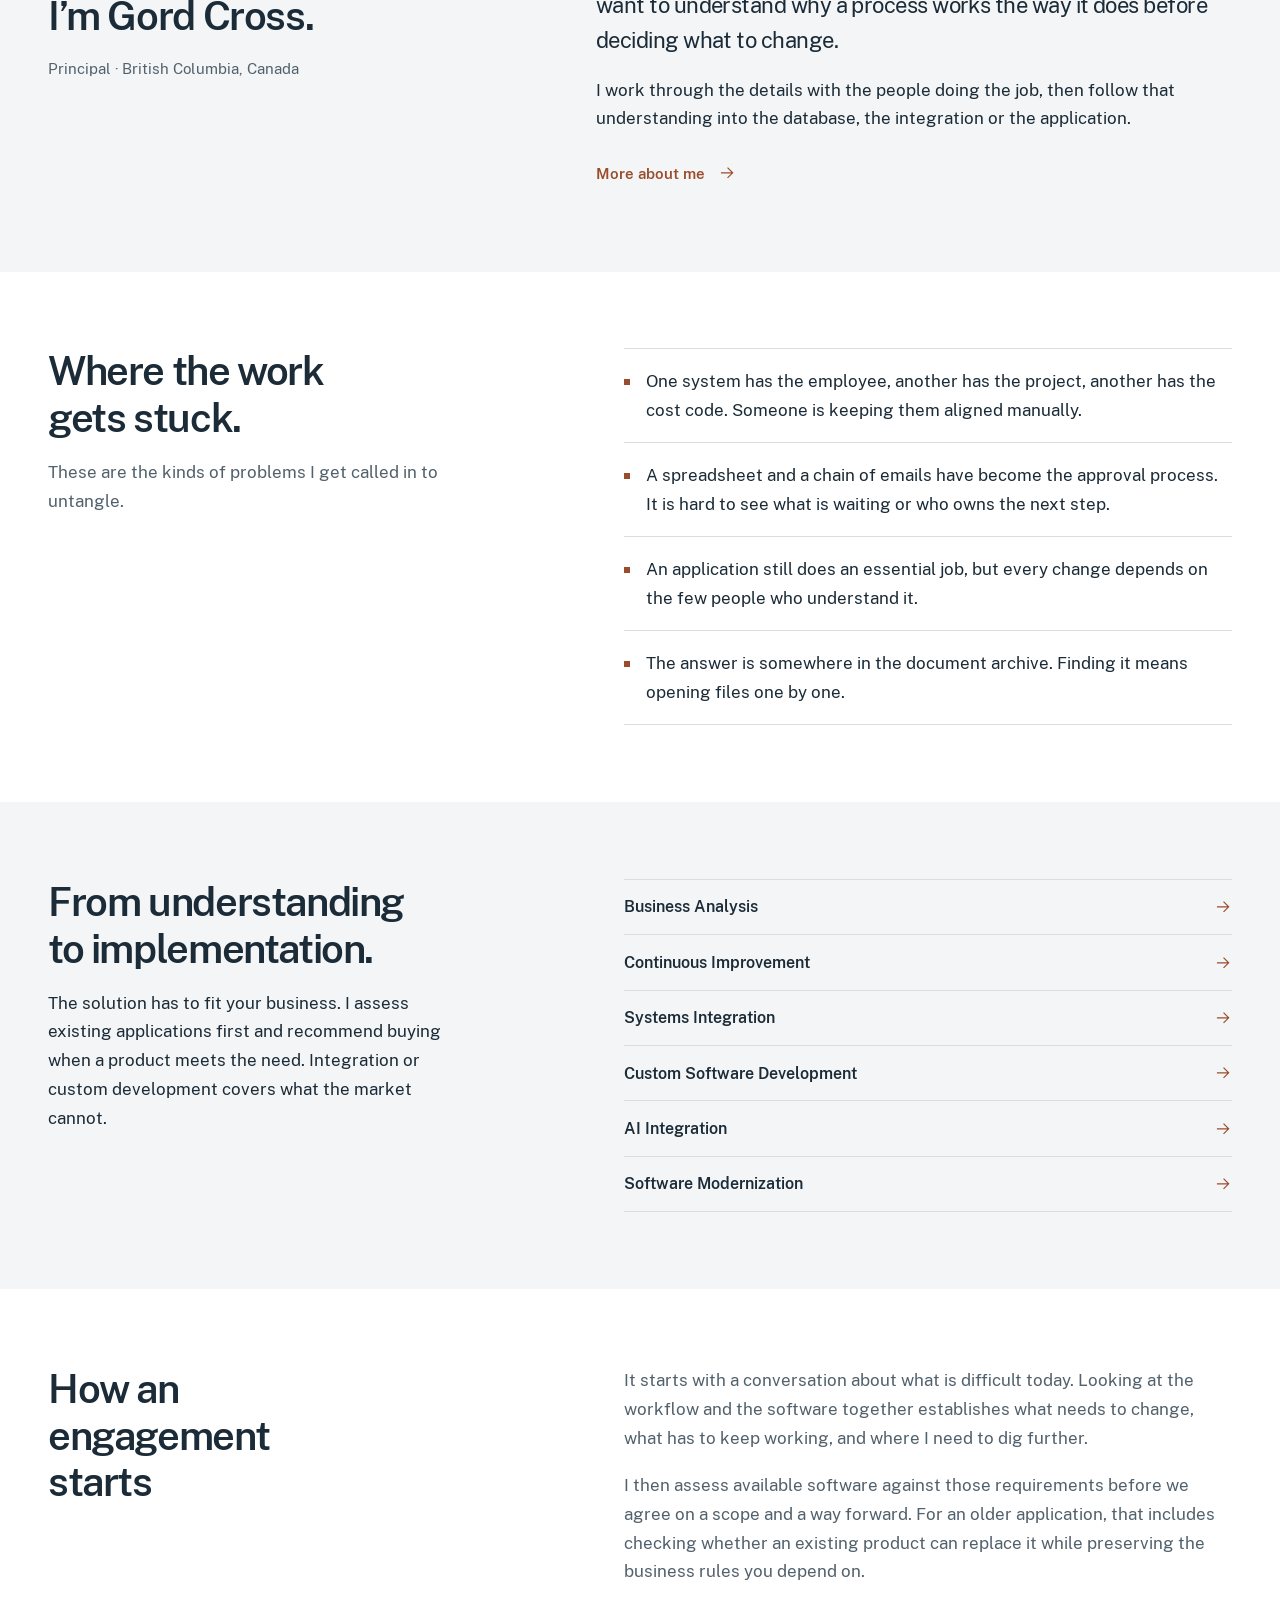
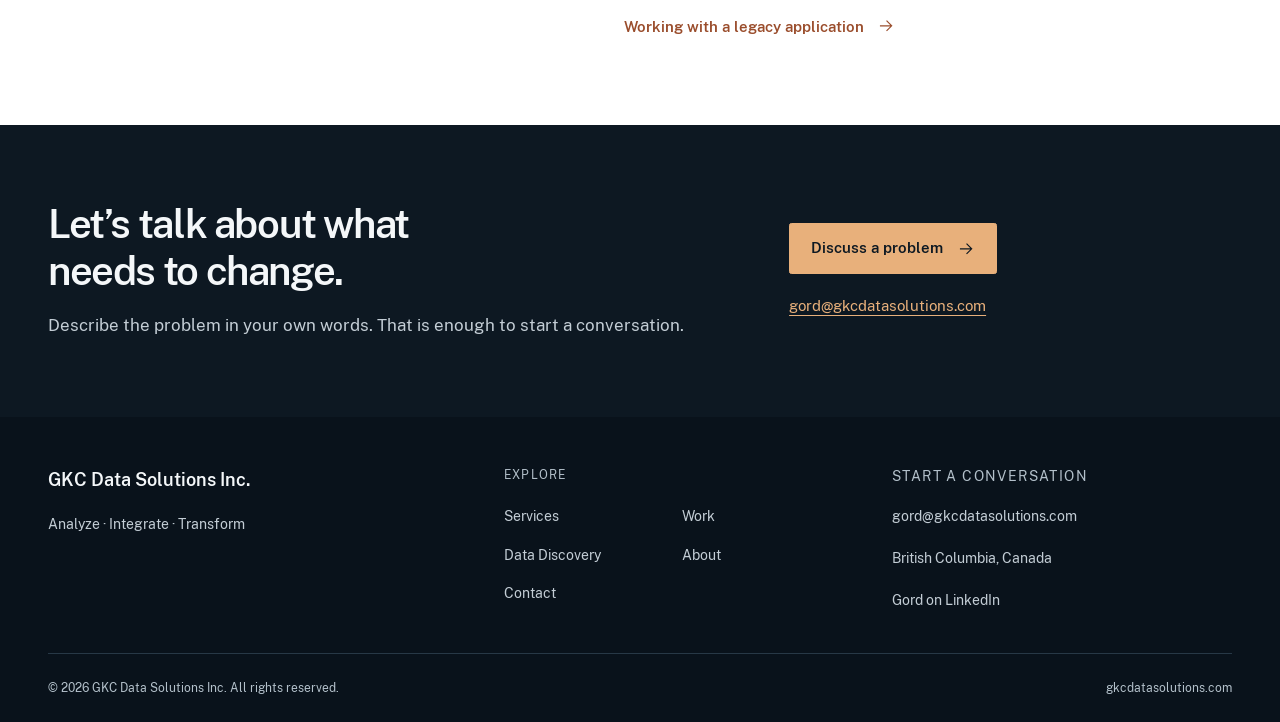
==== commit 0ddce805: "Rework hero: no-handoff headline, first-person voice, rebuilt method diagram" ====
--- a/index.html
+++ b/index.html
@@ -16,7 +16,7 @@
     <meta property="og:image" content="https://gkcdatasolutions.com/assets/og-gkc.png">
     <meta property="og:image:width" content="1200">
     <meta property="og:image:height" content="630">
-    <meta property="og:image:alt" content="GKC Data Solutions. We understand the business problem — and build the software to solve it.">
+    <meta property="og:image:alt" content="GKC Data Solutions. The analyst and the developer are the same person.">
     <meta name="twitter:card" content="summary_large_image">
     <meta name="twitter:title" content="GKC Data Solutions | Business Analysis, Systems Integration &amp; Custom Software">
     <meta name="twitter:description" content="GKC Data Solutions combines business analysis and software development to connect systems, improve workflows and modernize existing applications.">
@@ -52,8 +52,8 @@
         <div class="shell hero-grid">
           <div>
             <p class="eyebrow">Business analysis + software engineering</p>
-            <h1 id="hero-title">We understand the business problem — and build only when the right software isn’t available.</h1>
-            <p class="lead">We look at what’s already on the market before recommending custom development. If an application meets your needs, buying it is the right answer.</p>
+            <h1 id="hero-title">The analyst and the developer are the same person.</h1>
+            <p class="lead">I work out how your operation actually runs, then build what it needs. Often the answer is a product you can already buy, and I will tell you that first.</p>
             <div class="actions">
               <a class="button" href="/contact/">Discuss a problem<svg class="arrow" viewBox="0 0 24 24" fill="none" stroke="currentColor" stroke-width="1.6" aria-hidden="true"><path d="M4 12h15M13 5l7 7-7 7"/></svg></a>
               <a class="text-link" href="/work/">See the work<svg class="arrow" viewBox="0 0 24 24" fill="none" stroke="currentColor" stroke-width="1.6" aria-hidden="true"><path d="M4 12h15M13 5l7 7-7 7"/></svg></a>
@@ -68,6 +68,7 @@
               Understand the work
               <span>People, decisions and business rules</span>
             </div>
+            <svg class="method-link" viewBox="0 0 100 40" preserveAspectRatio="none" aria-hidden="true" focusable="false"><path d="M50 0V16M25 16H75M25 16V40M75 16V40" vector-effect="non-scaling-stroke"/></svg>
             <div class="method-branches">
               <div>
                 Systems
@@ -78,6 +79,7 @@
                 <span>What needs to move</span>
               </div>
             </div>
+            <svg class="method-link" viewBox="0 0 100 40" preserveAspectRatio="none" aria-hidden="true" focusable="false"><path d="M25 0V24M75 0V24M25 24H75M50 24V40" vector-effect="non-scaling-stroke"/></svg>
             <div class="method-end">
               Assess the market first
               <span>Buy if it fits. Build if needed.</span>
@@ -136,7 +138,7 @@
         <div class="shell editorial-split">
           <div>
             <h2 id="problems-title">Where the work<br> gets stuck.</h2>
-            <p class="muted">These are the kinds of problems GKC can help untangle.</p>
+            <p class="muted">These are the kinds of problems I get called in to untangle.</p>
           </div>
           <ul class="problem-list">
             <li>One system has the employee, another has the project, another has the cost code. Someone is keeping them aligned manually.</li>
@@ -150,7 +152,7 @@
         <div class="shell editorial-split">
           <div>
             <h2 id="services-title">From understanding<br> to implementation.</h2>
-            <p>The solution must fit your business. We assess existing applications first and recommend buying when a product meets the need. Integration or custom development addresses the requirements the market cannot cover.</p>
+            <p>The solution has to fit your business. I assess existing applications first and recommend buying when a product meets the need. Integration or custom development covers what the market cannot.</p>
           </div>
           <ul class="service-index">
             <li><a class="text-link" href="/services/#business-analysis">Business Analysis<svg class="arrow" viewBox="0 0 24 24" fill="none" stroke="currentColor" stroke-width="1.6" aria-hidden="true"><path d="M4 12h15M13 5l7 7-7 7"/></svg></a></li>
@@ -166,8 +168,8 @@
         <div class="shell engagement">
           <h2 id="engagement-title">How an engagement starts</h2>
           <div>
-            <p>We begin with a conversation about what is difficult today. Looking at the workflow and the software together helps establish what needs to change, what must keep working and where more investigation is needed.</p>
-            <p>We then assess available software against those requirements before agreeing on a scope and a way forward. For an older application, that includes checking whether an existing product can replace it while preserving the business rules you depend on.</p>
+            <p>It starts with a conversation about what is difficult today. Looking at the workflow and the software together establishes what needs to change, what has to keep working, and where I need to dig further.</p>
+            <p>I then assess available software against those requirements before we agree on a scope and a way forward. For an older application, that includes checking whether an existing product can replace it while preserving the business rules you depend on.</p>
             <a class="text-link" href="/services/#software-modernization">Working with a legacy application<svg class="arrow" viewBox="0 0 24 24" fill="none" stroke="currentColor" stroke-width="1.6" aria-hidden="true"><path d="M4 12h15M13 5l7 7-7 7"/></svg></a>
           </div>
         </div>
--- a/styles.css
+++ b/styles.css
@@ -74,14 +74,12 @@
 .method-diagram { margin: 0; max-width: 26rem; width: 100%; font-size: 1rem; }
 .method-diagram figcaption { margin-bottom: 2rem; color: #b3c0ca; font-size: .75rem; letter-spacing: .04em; }
 .method-diagram span { display: block; color: #b3c0ca; font-size: .75rem; margin-top: .3rem; }
-.method-start, .method-end { text-align: center; padding: .95rem .4rem; border-block: 1px solid #657582; }
+.method-start, .method-end { text-align: center; padding: .95rem .4rem; }
 .method-start { border-top: 2px solid var(--accent-light); }
-.method-branches { display: grid; grid-template-columns: 1fr 1fr; padding-block: 2rem; text-align: center; position: relative; }
-.method-branches::before, .method-branches::after { content: ''; position: absolute; left: 50%; height: 1.15rem; width: 1px; background: var(--accent-light); }
-.method-branches::before { top: 0; }
-.method-branches::after { bottom: 0; }
+.method-end { border-bottom: 1px solid #657582; }
+.method-link { display: block; width: 100%; height: 2.5rem; fill: none; stroke: var(--accent-light); stroke-width: 1; opacity: .7; }
+.method-branches { display: grid; grid-template-columns: 1fr 1fr; text-align: center; }
 .method-branches > div { padding-inline: .5rem; }
-.method-branches > div + div { border-left: 1px solid #465563; }
 .method-end { color: var(--accent-light); }
 .featured-project { display: grid; grid-template-columns: 1fr 1.1fr; gap: clamp(2rem, 5vw, 5rem); border-top: 3px solid var(--accent); border-bottom: 1px solid var(--border); padding-block: 2.8rem; }
 .featured-project h3 { font-size: clamp(2.1rem, 3.5vw, 3rem); max-width: 28rem; }
@@ -198,8 +196,7 @@
   .hero .lead { max-width: 42rem; }
   .method-diagram { max-width: 30rem; }
   .method-diagram figcaption { margin-bottom: 1rem; }
-  .method-branches { padding-block: 1.5rem; }
-  .method-branches::before, .method-branches::after { height: .75rem; }
+  .method-link { height: 1.9rem; }
   .featured-project, .principal-intro, .editorial-split, .engagement, .split, .cta-band .split, .service-detail, .case-content, .profile-layout { grid-template-columns: 1fr; gap: 2rem; }
   .featured-project h3 { max-width: none; }
   .featured-project h3 br { display: none; }
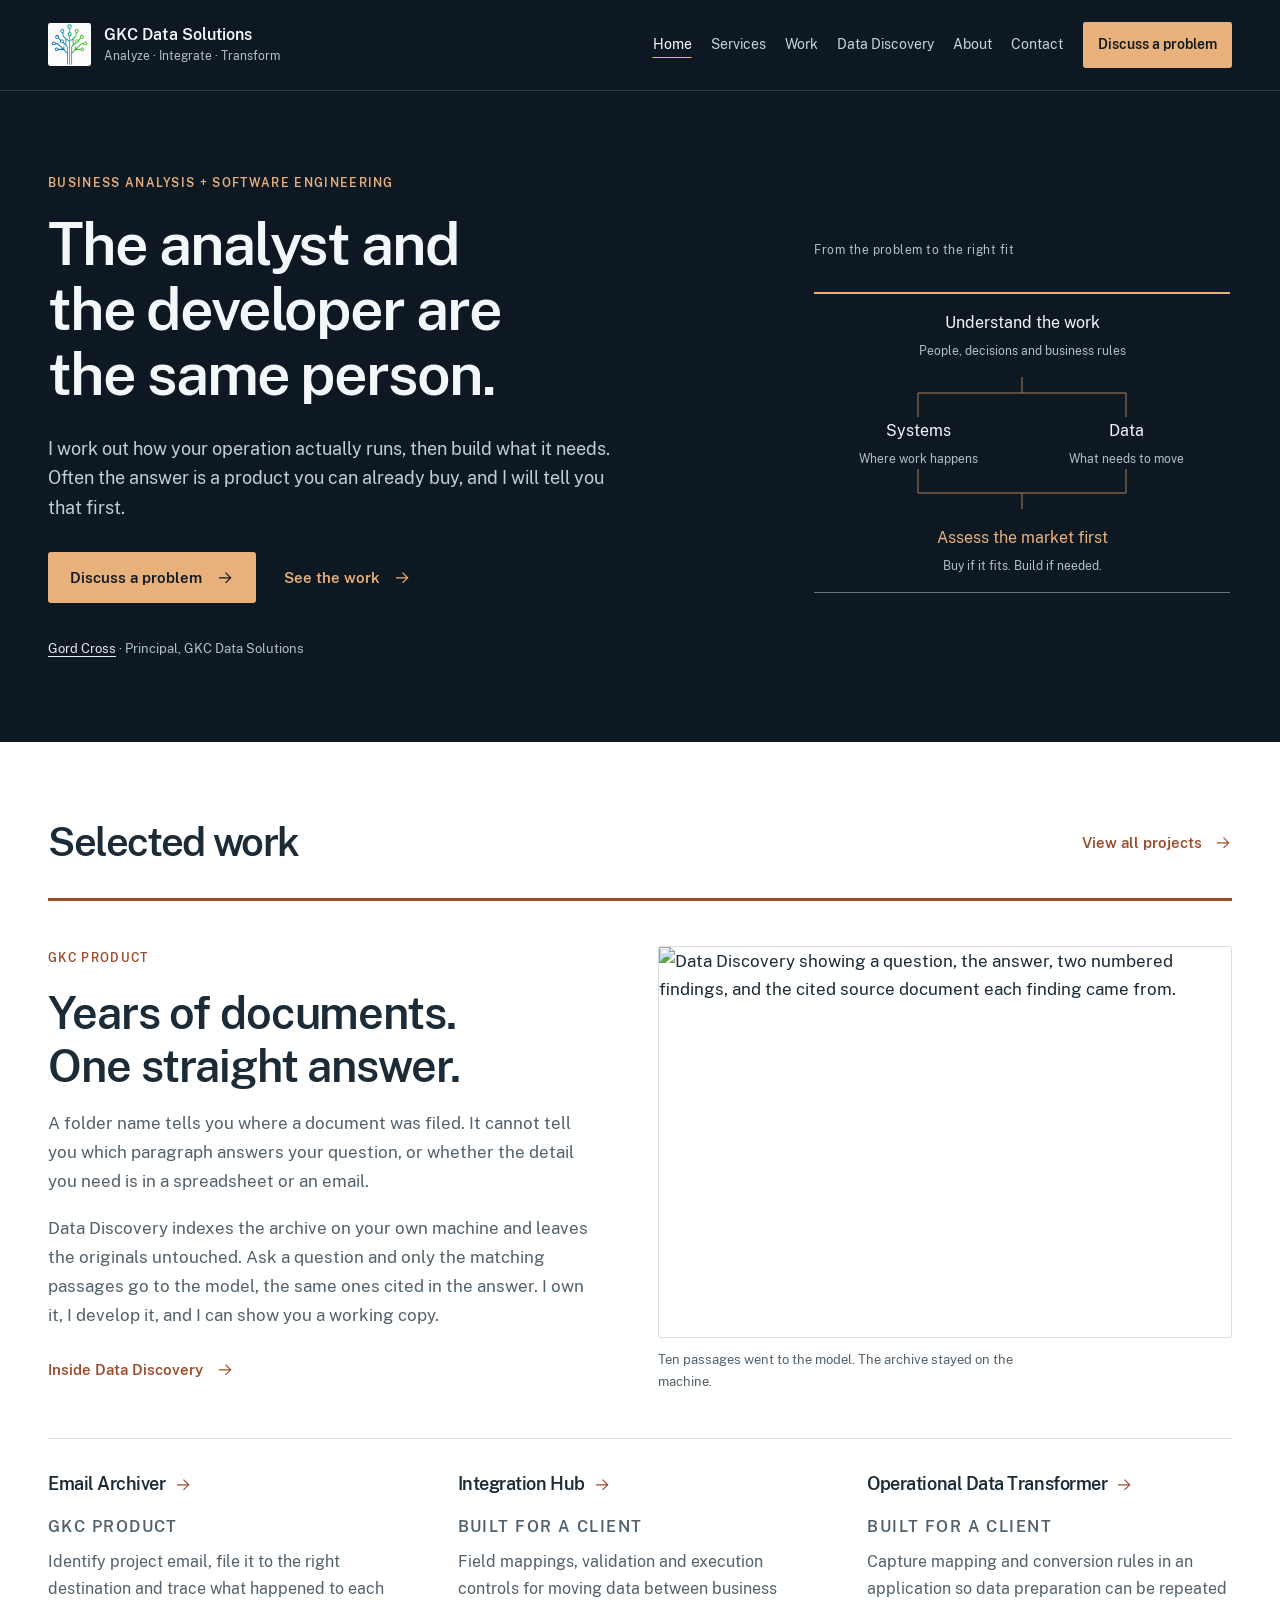
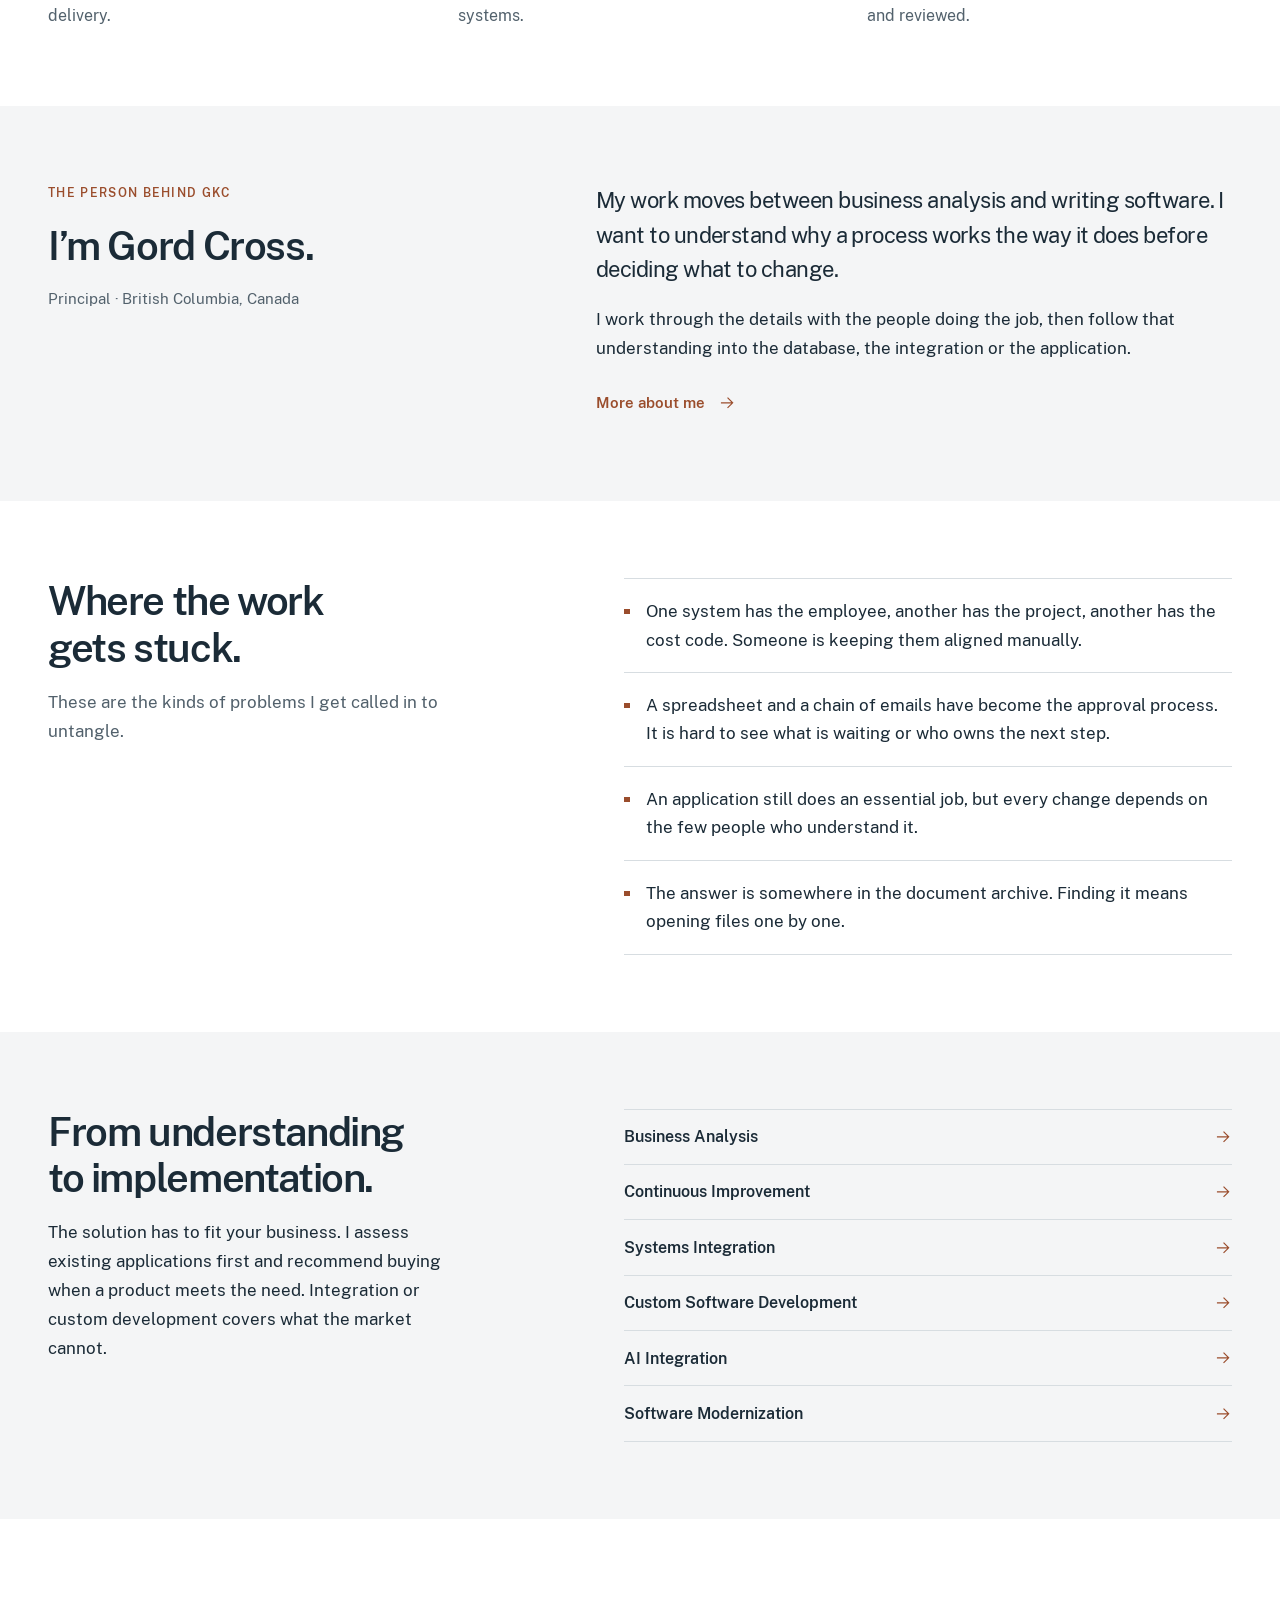
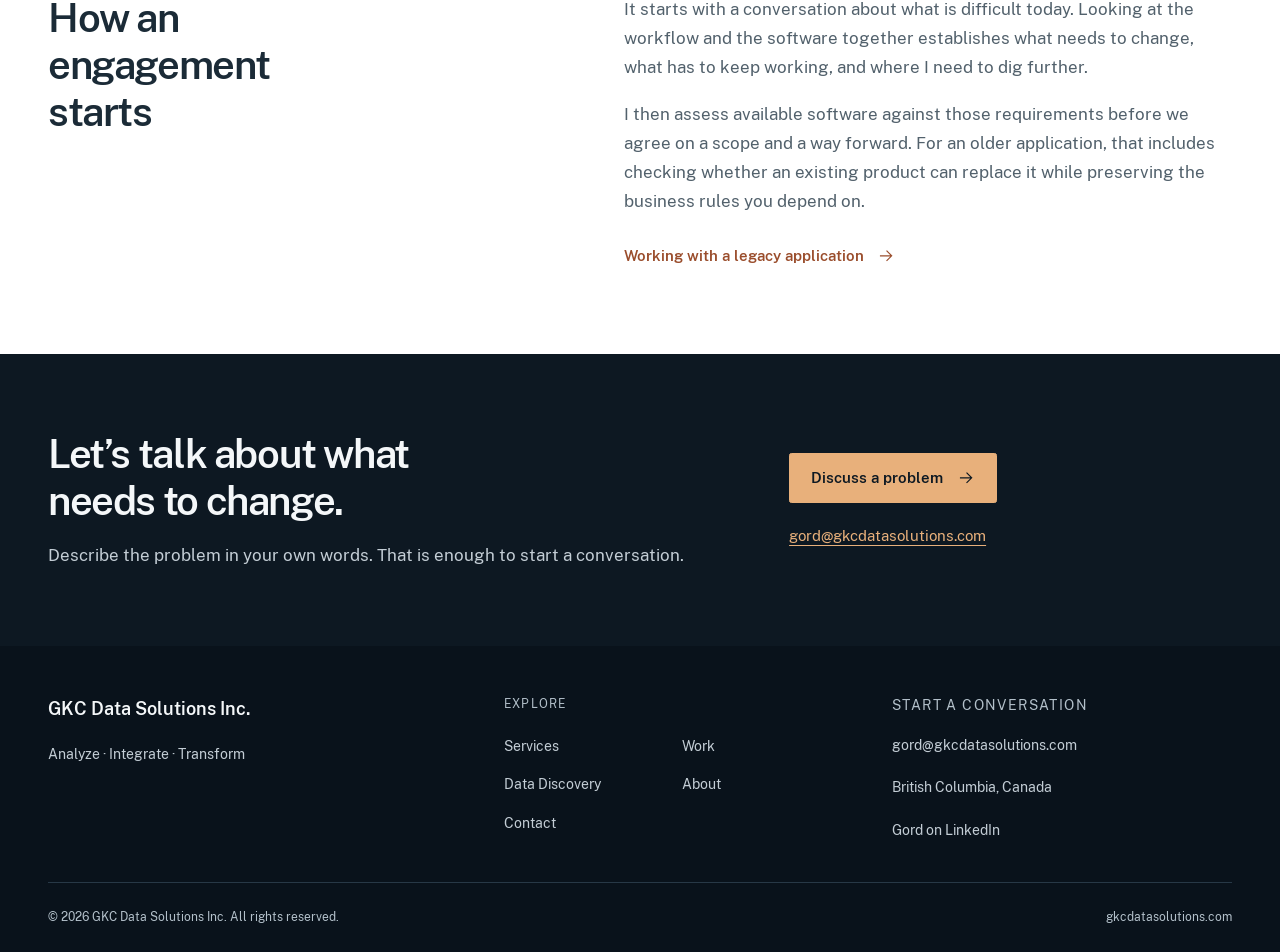
==== commit 37404fb7: "Give email attachment indexing its own billing" ====
--- a/index.html
+++ b/index.html
@@ -93,28 +93,33 @@
             <h2 id="selected-work-title">Selected work</h2>
             <a class="text-link" href="/work/">View all projects<svg class="arrow" viewBox="0 0 24 24" fill="none" stroke="currentColor" stroke-width="1.6" aria-hidden="true"><path d="M4 12h15M13 5l7 7-7 7"/></svg></a>
           </div>
-          <article class="featured-project">
+          <article class="featured-project" id="data-discovery">
             <div>
-              <p class="eyebrow">Integration Hub</p>
-              <h3>Different systems.<br> A shared set of rules.</h3>
-            </div>
-            <div>
-              <p>Each business application has its own identifiers and data structures. Moving information between them means deciding how those differences should be handled.</p>
-              <p>The Integration Hub puts field mappings, validation and execution controls in a web application, with status and exceptions available for operator review.</p>
-              <a class="text-link" href="/work/#integration-hub">Inside Integration Hub<svg class="arrow" viewBox="0 0 24 24" fill="none" stroke="currentColor" stroke-width="1.6" aria-hidden="true"><path d="M4 12h15M13 5l7 7-7 7"/></svg></a>
-            </div>
+              <p class="eyebrow">GKC product</p>
+              <h3>Years of documents.<br> One straight answer.</h3>
+              <p>A folder name tells you where a document was filed. It cannot tell you which paragraph answers your question, or whether the detail you need is in a spreadsheet or an email.</p>
+              <p>Data Discovery indexes the archive on your own machine and leaves the originals untouched. Ask a question and only the matching passages go to the model, the same ones cited in the answer. I own it, I develop it, and I can show you a working copy.</p>
+              <a class="text-link" href="/data-discovery/">Inside Data Discovery<svg class="arrow" viewBox="0 0 24 24" fill="none" stroke="currentColor" stroke-width="1.6" aria-hidden="true"><path d="M4 12h15M13 5l7 7-7 7"/></svg></a>
+            </div>
+            <figure class="project-shot">
+              <img src="/assets/data-discovery-answer.png" width="914" height="624" alt="Data Discovery showing a question, the answer, two numbered findings, and the cited source document each finding came from." loading="lazy" decoding="async">
+              <figcaption>Ten passages went to the model. The archive stayed on the machine.</figcaption>
+            </figure>
           </article>
           <div class="supporting-projects">
-            <article id="data-discovery">
-              <h3><a href="/data-discovery/">Data Discovery<svg class="arrow" viewBox="0 0 24 24" fill="none" stroke="currentColor" stroke-width="1.6" aria-hidden="true"><path d="M4 12h15M13 5l7 7-7 7"/></svg></a></h3>
-              <p>Search Word, Excel, PDF, text and email archives. Ask questions with citations back to the source documents.</p>
-            </article>
             <article>
               <h3><a href="/work/#email-archiver">Email Archiver<svg class="arrow" viewBox="0 0 24 24" fill="none" stroke="currentColor" stroke-width="1.6" aria-hidden="true"><path d="M4 12h15M13 5l7 7-7 7"/></svg></a></h3>
+              <p class="project-origin">GKC product</p>
               <p>Identify project email, file it to the right destination and trace what happened to each delivery.</p>
             </article>
             <article>
+              <h3><a href="/work/#integration-hub">Integration Hub<svg class="arrow" viewBox="0 0 24 24" fill="none" stroke="currentColor" stroke-width="1.6" aria-hidden="true"><path d="M4 12h15M13 5l7 7-7 7"/></svg></a></h3>
+              <p class="project-origin">Built for a client</p>
+              <p>Field mappings, validation and execution controls for moving data between business systems.</p>
+            </article>
+            <article>
               <h3><a href="/work/#transformer">Operational Data Transformer<svg class="arrow" viewBox="0 0 24 24" fill="none" stroke="currentColor" stroke-width="1.6" aria-hidden="true"><path d="M4 12h15M13 5l7 7-7 7"/></svg></a></h3>
+              <p class="project-origin">Built for a client</p>
               <p>Capture mapping and conversion rules in an application so data preparation can be repeated and reviewed.</p>
             </article>
           </div>
--- a/styles.css
+++ b/styles.css
@@ -38,6 +38,7 @@
 .lead { color: var(--muted); font-size: 1.1875rem; line-height: 1.7; }
 .muted { color: var(--muted); }
 .measure { max-width: 70ch; }
+.subhead { margin-top: 2.6rem; font-size: 1.35rem; }
 .section-heading { max-width: 47rem; margin-bottom: 2.5rem; }
 .heading-row { display: flex; align-items: center; justify-content: space-between; gap: 1rem 2rem; margin-bottom: 2rem; }
 .heading-row h2 { margin: 0; }
@@ -81,15 +82,19 @@
 .method-branches { display: grid; grid-template-columns: 1fr 1fr; text-align: center; }
 .method-branches > div { padding-inline: .5rem; }
 .method-end { color: var(--accent-light); }
-.featured-project { display: grid; grid-template-columns: 1fr 1.1fr; gap: clamp(2rem, 5vw, 5rem); border-top: 3px solid var(--accent); border-bottom: 1px solid var(--border); padding-block: 2.8rem; }
+.featured-project { display: grid; grid-template-columns: 1fr 1.05fr; align-items: center; gap: clamp(2rem, 5vw, 4.5rem); border-top: 3px solid var(--accent); border-bottom: 1px solid var(--border); padding-block: 2.8rem; }
 .featured-project h3 { font-size: clamp(2.1rem, 3.5vw, 3rem); max-width: 28rem; }
 .featured-project p:not(.eyebrow) { max-width: 60ch; color: var(--muted); }
+.project-shot { margin: 0; }
+.project-shot img { display: block; width: 100%; height: auto; border: 1px solid var(--border); border-radius: .15rem; }
+.project-shot figcaption { margin-top: .7rem; color: var(--muted); font-size: .8125rem; max-width: 46ch; }
 .supporting-projects { display: grid; grid-template-columns: repeat(3, minmax(0, 1fr)); gap: 2.8rem; padding-top: 2rem; }
 .supporting-projects h3 { font-size: 1.15rem; line-height: 1.4; }
 .supporting-projects h3 a { color: var(--ink); text-decoration: none; }
 .supporting-projects h3 a:hover { text-decoration: underline; }
 .supporting-projects .arrow { margin-left: .5rem; color: var(--accent); }
 .supporting-projects p { color: var(--muted); font-size: 1rem; }
+.project-origin { margin: .4rem 0 .5rem; color: var(--accent); font-size: .7rem; font-weight: 600; letter-spacing: .09em; text-transform: uppercase; }
 .principal-intro { display: grid; grid-template-columns: 1fr 1.35fr; gap: clamp(2rem, 6vw, 6rem); }
 .principal-role { color: var(--muted); font-size: .9375rem; }
 .intro-copy { font-size: 1.35rem; line-height: 1.6; letter-spacing: -.025em; }
@@ -136,14 +141,19 @@
 .detail-list { margin: 1.4rem 0 0; padding-left: 1.2rem; color: var(--muted); font-size: 1rem; }
 .detail-list li { padding-bottom: .45rem; }
 .detail-note { margin-top: 1.5rem; border-left: 2px solid var(--accent); padding-left: 1rem; font-size: .9375rem; }
-.case-study { padding-block: 4rem; border-bottom: 1px solid var(--border); }
-.case-study:last-child { border-bottom: none; }
+.work-group { padding-top: 3.5rem; }
+.work-group + .work-group { border-top: 1px solid var(--border); }
+.work-group-head { max-width: 53rem; }
+.work-group-head h2 { font-size: 1.3rem; }
+.work-group-head p { margin: .6rem 0 0; color: var(--muted); max-width: 58ch; }
+.case-study { padding-block: 3rem 4rem; border-bottom: 1px solid var(--border); }
+.work-group .case-study:last-child { border-bottom: none; }
 .case-header { max-width: 53rem; margin-bottom: 2.2rem; }
-.case-header h2 { font-size: clamp(1.9rem, 3vw, 2.5rem); }
+.case-header h3 { font-size: clamp(1.9rem, 3vw, 2.5rem); }
 .case-content { display: grid; grid-template-columns: minmax(0, 1.45fr) minmax(0, 1fr); gap: 4rem; }
 .case-narrative p { color: var(--muted); }
 .case-aside { align-self: start; border-top: 2px solid var(--accent); padding-top: 1.4rem; }
-.case-aside h3 { font-size: 1rem; letter-spacing: 0; }
+.case-aside h4 { font-size: 1rem; letter-spacing: 0; }
 .case-aside .detail-list { margin-top: 0; }
 .case-aside .technology { color: var(--muted); border-top: 1px solid var(--border); margin-top: 1.2rem; padding-top: 1rem; font-size: .8125rem; }
 .technology strong { display: block; color: var(--ink); font-weight: 600; margin-bottom: .3rem; }
@@ -201,7 +211,10 @@
   .featured-project h3 { max-width: none; }
   .featured-project h3 br { display: none; }
   .supporting-projects { grid-template-columns: 1fr; gap: 0; padding-top: 0; }
-  .supporting-projects article { display: grid; grid-template-columns: 1fr 1.3fr; gap: 1.5rem; padding-block: 1.5rem; border-bottom: 1px solid var(--border); }
+  .supporting-projects article { display: grid; grid-template-columns: 1fr 1.3fr; grid-template-areas: "title desc" "origin desc"; align-content: start; gap: 0 1.5rem; padding-block: 1.5rem; border-bottom: 1px solid var(--border); }
+  .supporting-projects h3 { grid-area: title; }
+  .supporting-projects .project-origin { grid-area: origin; }
+  .supporting-projects article > p:not(.project-origin) { grid-area: desc; }
   .supporting-projects article:last-child { border-bottom: 0; padding-bottom: 0; }
   .supporting-projects h3, .supporting-projects p { margin: 0; }
   .editorial-split > div > p, .engagement h2 { max-width: none; }
@@ -226,7 +239,8 @@
   .method-diagram span { font-size: .75rem; }
   .heading-row { align-items: start; flex-direction: column; gap: .5rem; }
   .featured-project { padding-block: 2rem; }
-  .supporting-projects article { grid-template-columns: 1fr; gap: .7rem; }
+  .supporting-projects article { grid-template-columns: 1fr; grid-template-areas: none; gap: .3rem; }
+  .supporting-projects h3, .supporting-projects .project-origin, .supporting-projects article > p { grid-area: auto; }
   .service-detail { padding-block: 3rem; gap: 1rem; }
   .page-hero { padding-block: 3rem; }
   .page-hero .lead { font-size: 1.0625rem; }
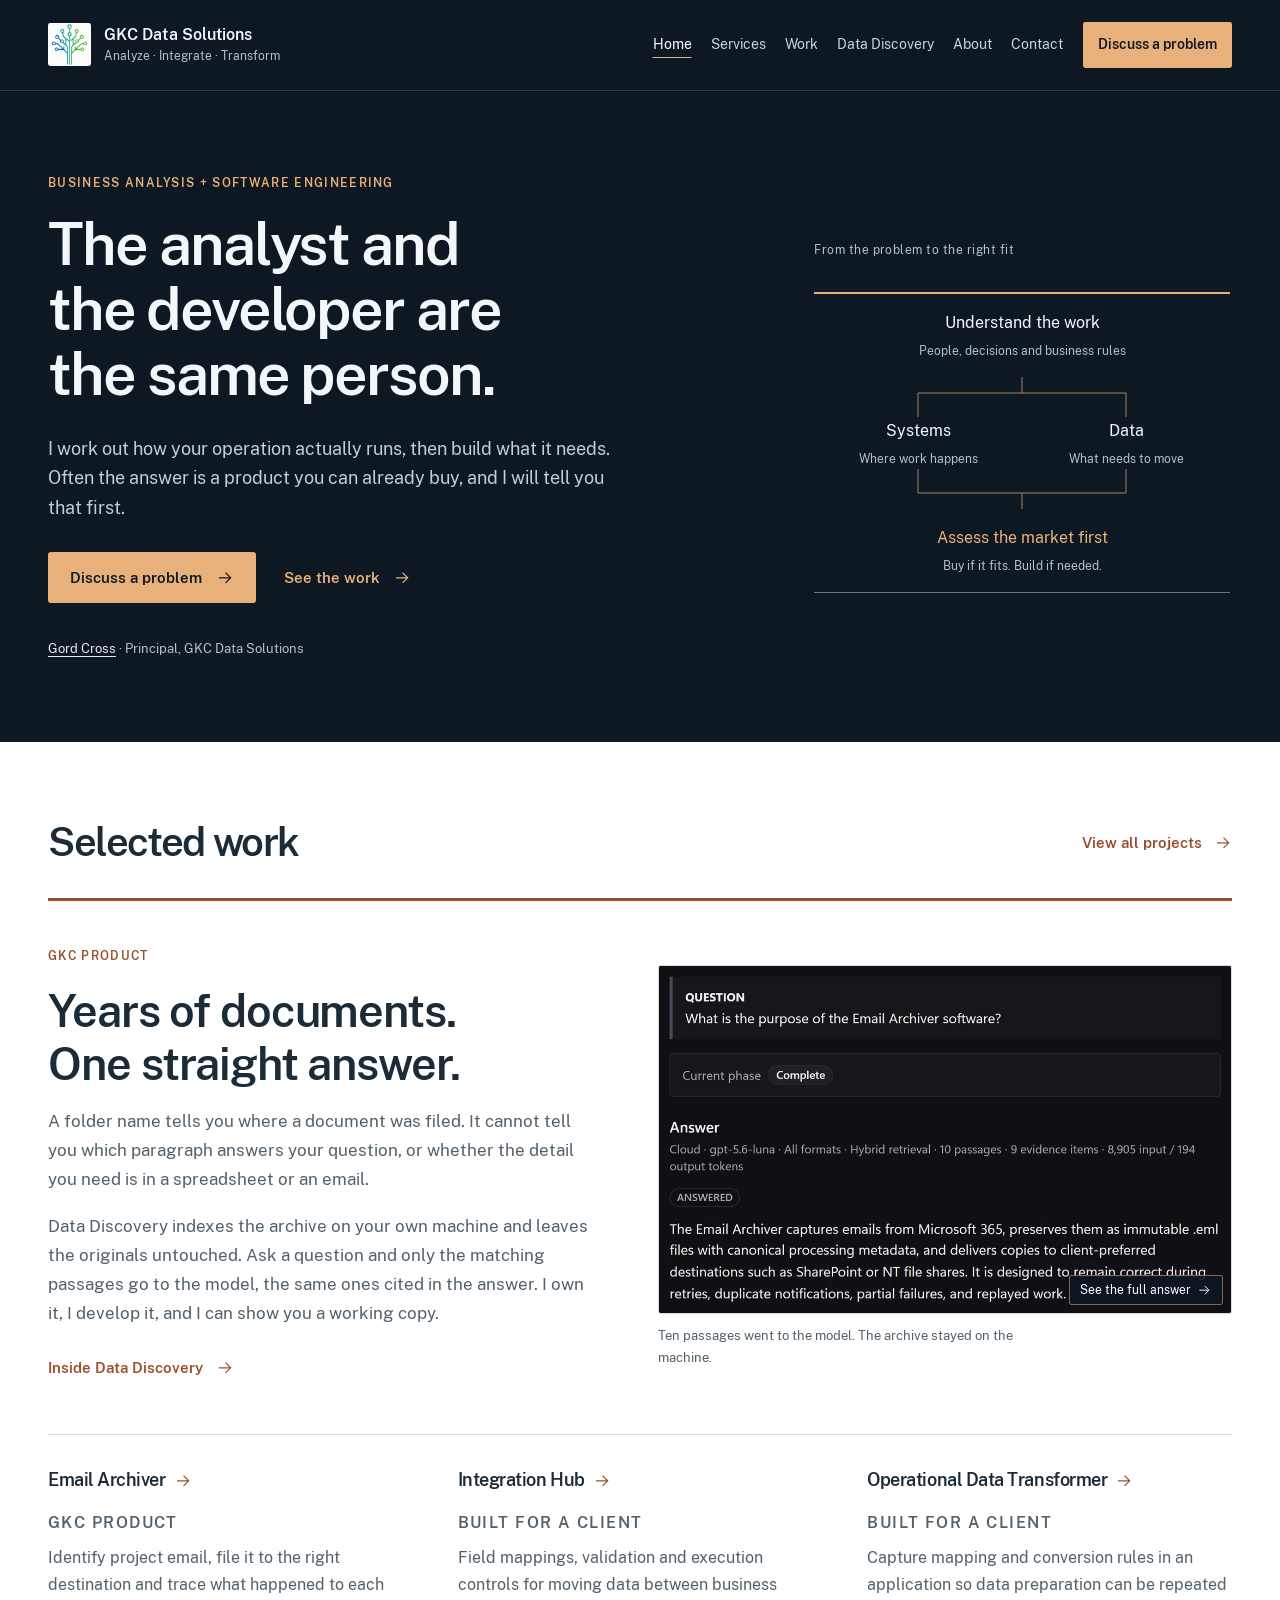
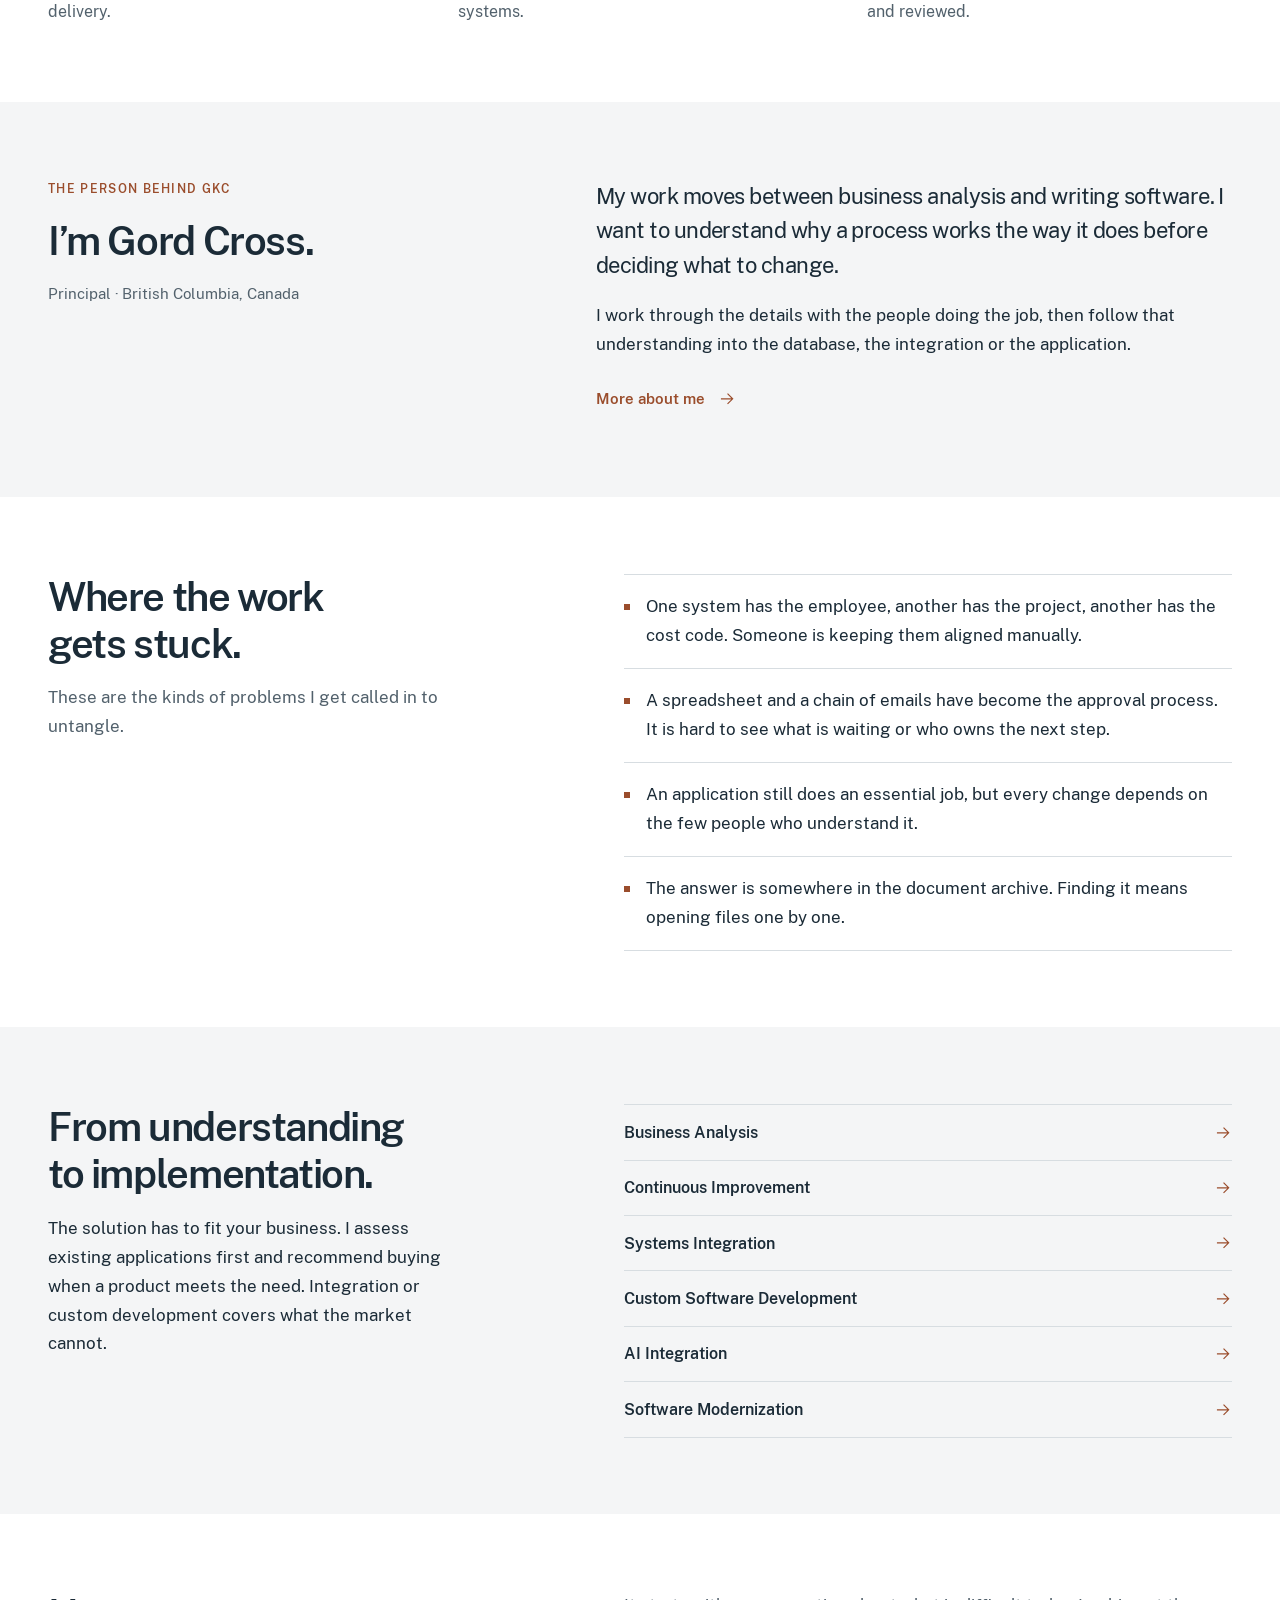
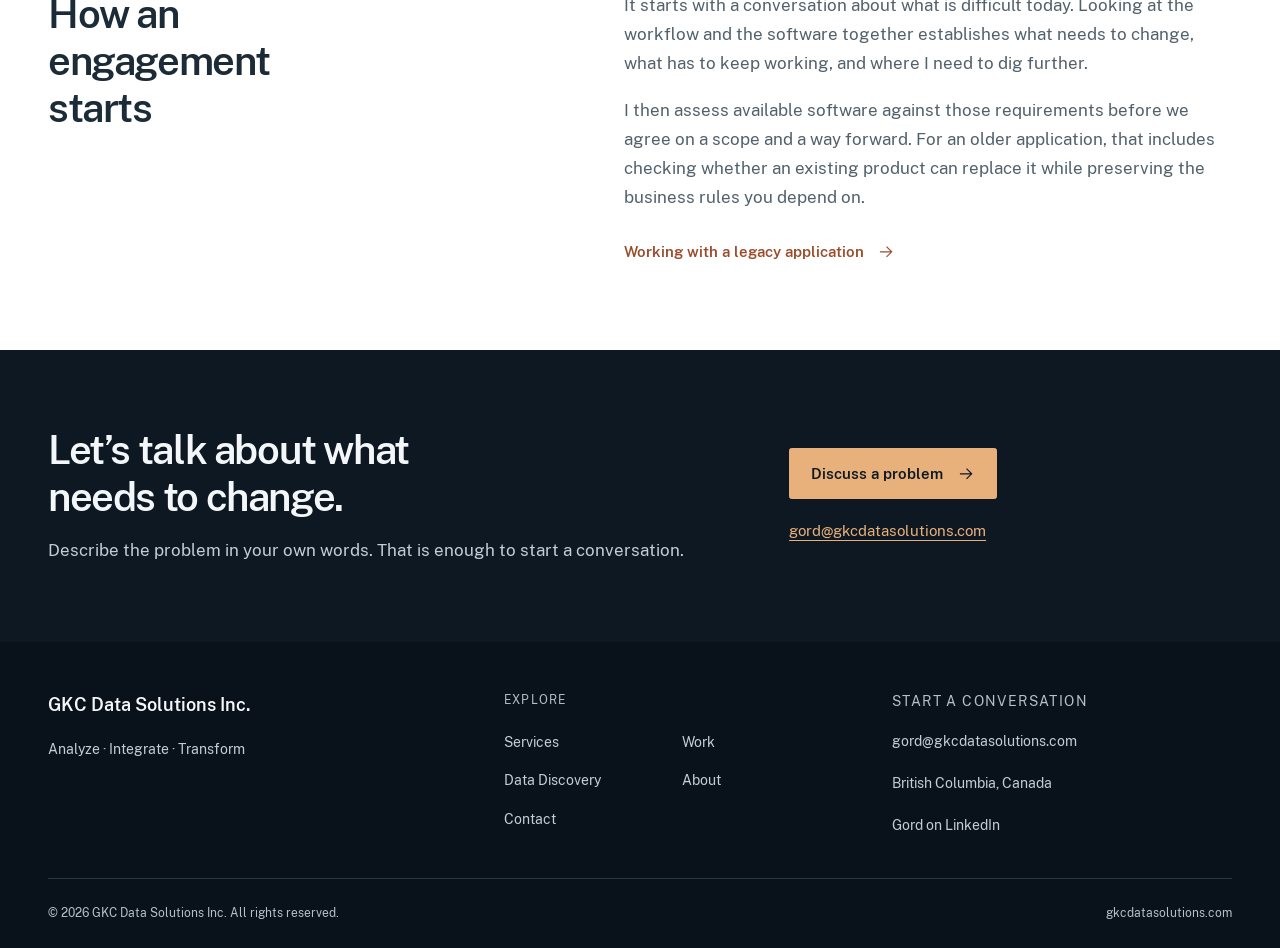
==== commit 6e102a64: "Replace the Data Discovery screenshot with a legible crop and a full-page viewer The old screenshot " ====
--- a/index.html
+++ b/index.html
@@ -102,7 +102,10 @@
               <a class="text-link" href="/data-discovery/">Inside Data Discovery<svg class="arrow" viewBox="0 0 24 24" fill="none" stroke="currentColor" stroke-width="1.6" aria-hidden="true"><path d="M4 12h15M13 5l7 7-7 7"/></svg></a>
             </div>
             <figure class="project-shot">
-              <img src="/assets/data-discovery-answer.png" width="914" height="624" alt="Data Discovery showing a question, the answer, two numbered findings, and the cited source document each finding came from." loading="lazy" decoding="async">
+              <a class="shot-zoom" href="/assets/data-discovery-ask-full.webp" data-viewer-label="Data Discovery: the full answer and its cited evidence">
+                <img src="/assets/data-discovery-ask-detail.webp" width="1050" height="636" alt="Data Discovery answering the question &quot;What is the purpose of the Email Archiver software?&quot;. Above the answer, a summary line records ten passages and nine evidence items retrieved." loading="lazy" decoding="async">
+                <span class="shot-zoom-hint">See the full answer<svg class="arrow" viewBox="0 0 24 24" fill="none" stroke="currentColor" stroke-width="1.6" aria-hidden="true"><path d="M4 12h15M13 5l7 7-7 7"/></svg></span>
+              </a>
               <figcaption>Ten passages went to the model. The archive stayed on the machine.</figcaption>
             </figure>
           </article>
--- a/styles.css
+++ b/styles.css
@@ -88,6 +88,18 @@
 .project-shot { margin: 0; }
 .project-shot img { display: block; width: 100%; height: auto; border: 1px solid var(--border); border-radius: .15rem; }
 .project-shot figcaption { margin-top: .7rem; color: var(--muted); font-size: .8125rem; max-width: 46ch; }
+.shot-zoom { display: block; position: relative; text-decoration: none; color: inherit; }
+.shot-zoom-hint { position: absolute; right: .55rem; bottom: .55rem; display: inline-flex; align-items: center; gap: .4rem; max-width: calc(100% - 1.1rem); padding: .4rem .65rem; border: 1px solid rgba(232, 176, 123, .55); border-radius: .15rem; background: rgba(13, 24, 34, .9); color: #fff; font-size: .78rem; line-height: 1.25; transition: background .15s ease, border-color .15s ease; }
+.shot-zoom-hint .arrow { width: .9rem; height: .9rem; }
+.shot-zoom:hover .shot-zoom-hint, .shot-zoom:focus-visible .shot-zoom-hint { background: var(--accent); border-color: var(--accent); }
+.shot-dialog { width: min(96vw, 1400px); max-width: 96vw; padding: 0; border: 1px solid var(--border); border-radius: .15rem; background: var(--paper); color: var(--ink); }
+.shot-dialog::backdrop { background: rgba(13, 24, 34, .82); }
+.shot-dialog-bar { display: flex; align-items: center; justify-content: space-between; gap: 1rem; padding: .55rem .55rem .55rem .9rem; border-bottom: 1px solid var(--border); }
+.shot-dialog-bar p { margin: 0; color: var(--muted); font-size: .8125rem; }
+.shot-dialog-close { padding: .4rem .8rem; border: 1px solid var(--border); border-radius: .15rem; background: var(--soft); color: var(--ink); cursor: pointer; font-size: .8125rem; }
+.shot-dialog-close:hover { border-color: var(--accent); color: var(--accent); }
+.shot-dialog-scroll { overflow: auto; max-height: calc(92vh - 3.2rem); overscroll-behavior: contain; }
+.shot-dialog-scroll img { display: block; width: 100%; height: auto; }
 .supporting-projects { display: grid; grid-template-columns: repeat(3, minmax(0, 1fr)); gap: 2.8rem; padding-top: 2rem; }
 .supporting-projects h3 { font-size: 1.15rem; line-height: 1.4; }
 .supporting-projects h3 a { color: var(--ink); text-decoration: none; }
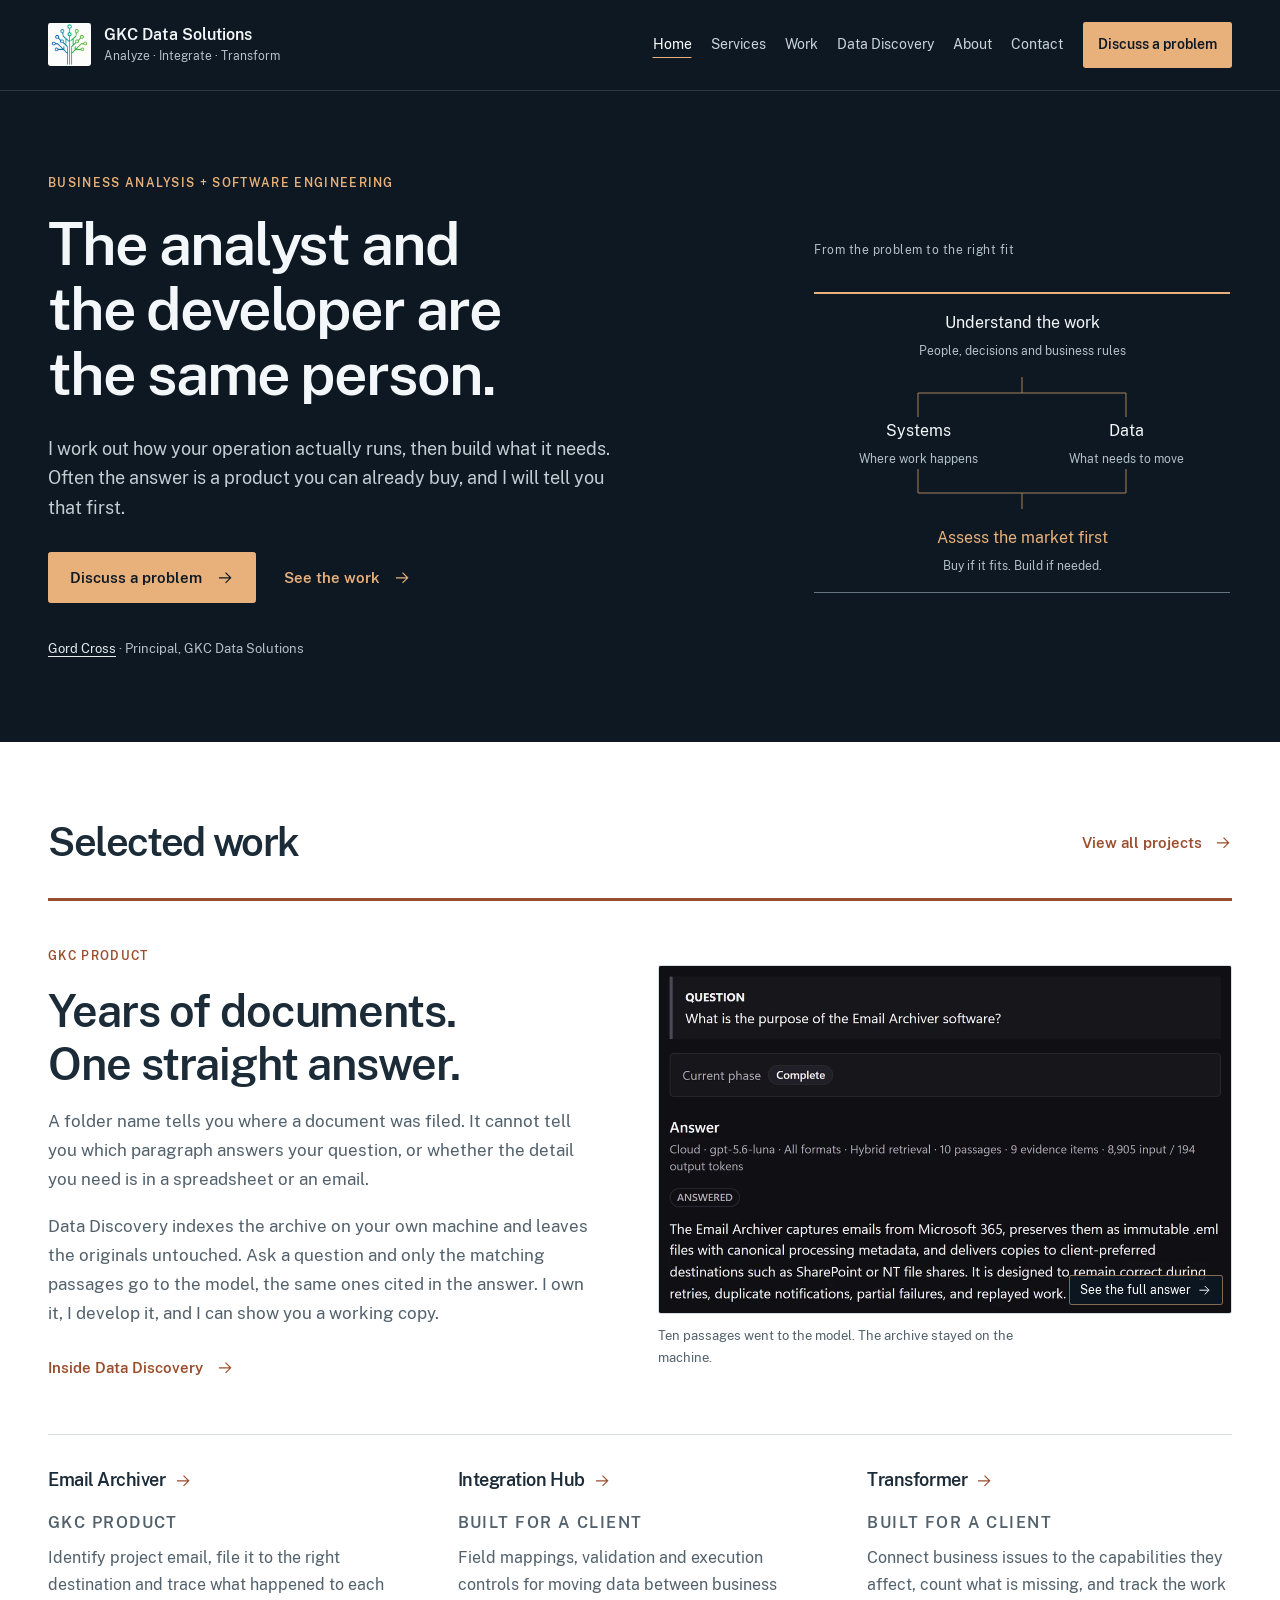
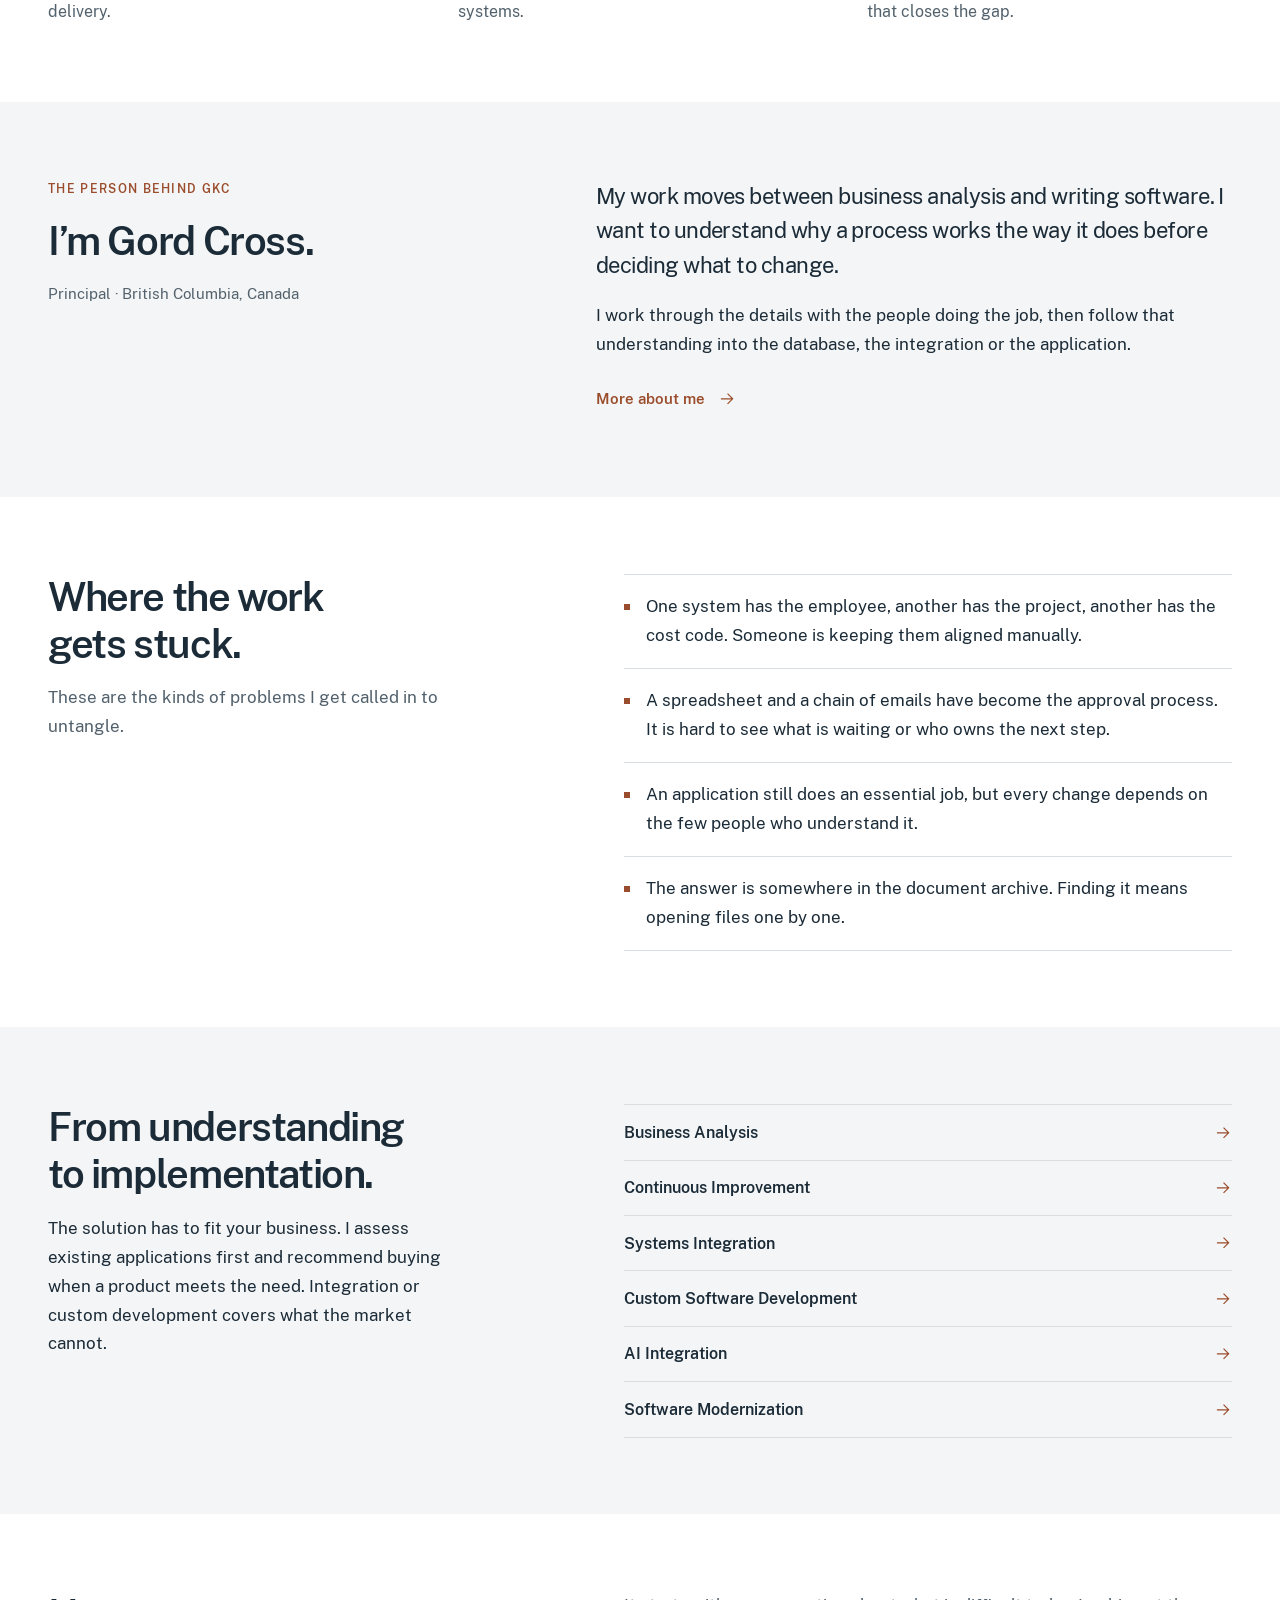
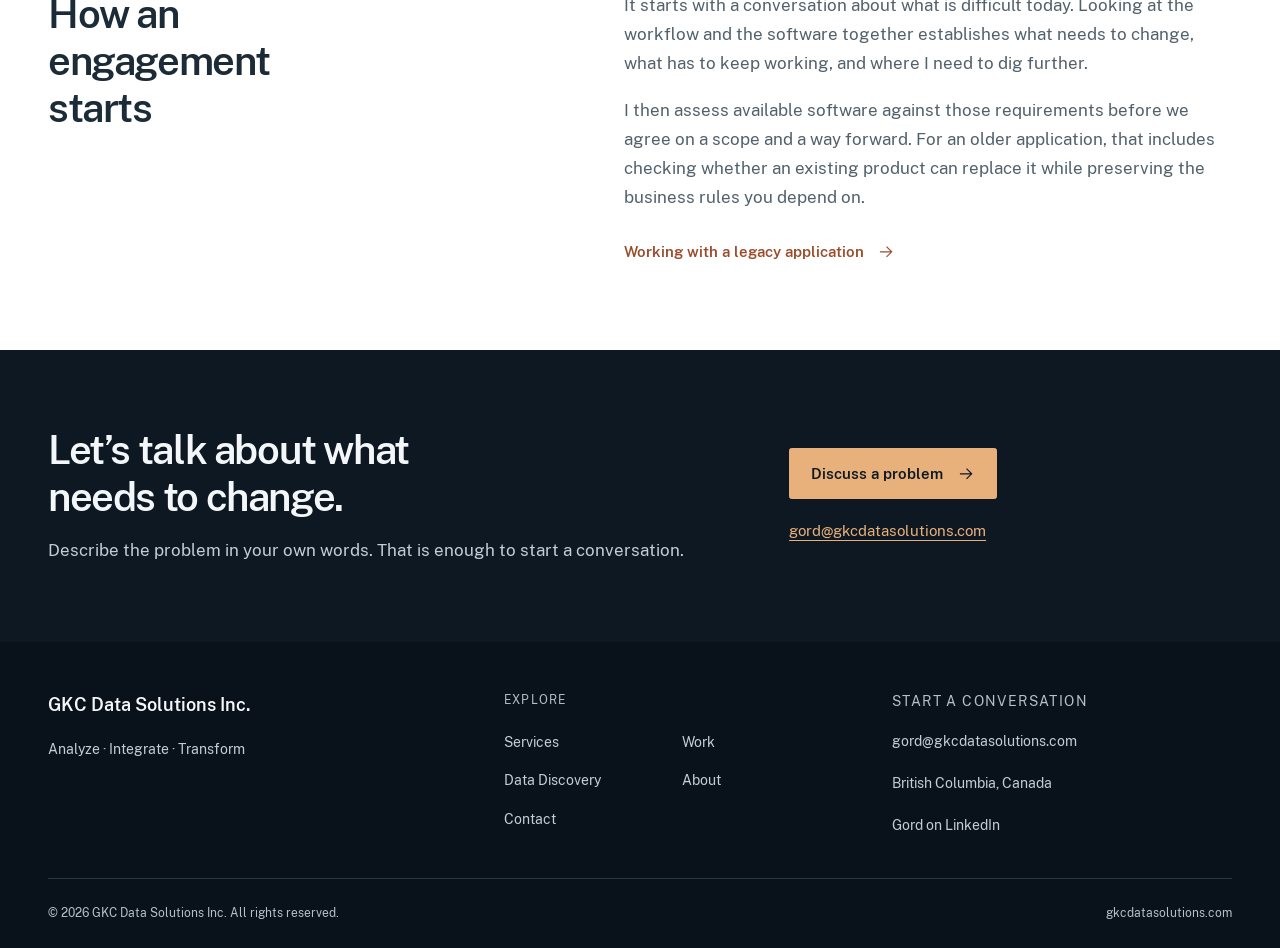
==== commit be1febdb: "Correct the Transformer case study, which described a different application The project is called Tr" ====
--- a/index.html
+++ b/index.html
@@ -121,9 +121,9 @@
               <p>Field mappings, validation and execution controls for moving data between business systems.</p>
             </article>
             <article>
-              <h3><a href="/work/#transformer">Operational Data Transformer<svg class="arrow" viewBox="0 0 24 24" fill="none" stroke="currentColor" stroke-width="1.6" aria-hidden="true"><path d="M4 12h15M13 5l7 7-7 7"/></svg></a></h3>
+              <h3><a href="/work/#transformer">Transformer<svg class="arrow" viewBox="0 0 24 24" fill="none" stroke="currentColor" stroke-width="1.6" aria-hidden="true"><path d="M4 12h15M13 5l7 7-7 7"/></svg></a></h3>
               <p class="project-origin">Built for a client</p>
-              <p>Capture mapping and conversion rules in an application so data preparation can be repeated and reviewed.</p>
+              <p>Connect business issues to the capabilities they affect, count what is missing, and track the work that closes the gap.</p>
             </article>
           </div>
         </div>
--- a/styles.css
+++ b/styles.css
@@ -92,13 +92,16 @@
 .shot-zoom-hint { position: absolute; right: .55rem; bottom: .55rem; display: inline-flex; align-items: center; gap: .4rem; max-width: calc(100% - 1.1rem); padding: .4rem .65rem; border: 1px solid rgba(232, 176, 123, .55); border-radius: .15rem; background: rgba(13, 24, 34, .9); color: #fff; font-size: .78rem; line-height: 1.25; transition: background .15s ease, border-color .15s ease; }
 .shot-zoom-hint .arrow { width: .9rem; height: .9rem; }
 .shot-zoom:hover .shot-zoom-hint, .shot-zoom:focus-visible .shot-zoom-hint { background: var(--accent); border-color: var(--accent); }
-.shot-dialog { width: min(96vw, 1400px); max-width: 96vw; padding: 0; border: 1px solid var(--border); border-radius: .15rem; background: var(--paper); color: var(--ink); }
-.shot-dialog::backdrop { background: rgba(13, 24, 34, .82); }
-.shot-dialog-bar { display: flex; align-items: center; justify-content: space-between; gap: 1rem; padding: .55rem .55rem .55rem .9rem; border-bottom: 1px solid var(--border); }
-.shot-dialog-bar p { margin: 0; color: var(--muted); font-size: .8125rem; }
-.shot-dialog-close { padding: .4rem .8rem; border: 1px solid var(--border); border-radius: .15rem; background: var(--soft); color: var(--ink); cursor: pointer; font-size: .8125rem; }
-.shot-dialog-close:hover { border-color: var(--accent); color: var(--accent); }
-.shot-dialog-scroll { overflow: auto; max-height: calc(92vh - 3.2rem); overscroll-behavior: contain; }
+.shot-zoom.is-pointer-return:focus-visible { outline: none; }
+.shot-zoom.is-pointer-return:focus-visible .shot-zoom-hint { background: rgba(13, 24, 34, .9); border-color: rgba(232, 176, 123, .55); }
+.shot-dialog { width: min(96vw, 1400px); max-width: 96vw; padding: 0; border: 1px solid #2c3742; border-radius: .2rem; background: #0f151b; color: #dbe3e9; box-shadow: 0 1.5rem 3rem rgba(0, 0, 0, .5); }
+.shot-dialog::backdrop { background: rgba(4, 7, 10, .88); }
+.shot-dialog-bar { display: flex; align-items: center; justify-content: space-between; gap: 1rem; padding: .6rem .6rem .6rem .95rem; border-bottom: 1px solid #232c35; background: #0b1015; }
+.shot-dialog-bar p { margin: 0; color: #93a2ae; font-size: .8125rem; letter-spacing: .01em; }
+.shot-dialog-close { padding: .4rem .85rem; border: 1px solid #38434e; border-radius: .15rem; background: #1a232c; color: #e3e9ee; cursor: pointer; font-size: .8125rem; transition: border-color .15s ease, color .15s ease, background .15s ease; }
+.shot-dialog-close:hover { border-color: var(--accent-light); background: #222d37; color: var(--accent-light); }
+.shot-dialog :focus-visible { outline: 3px solid var(--accent-light); outline-offset: 3px; }
+.shot-dialog-scroll { overflow: auto; max-height: calc(92vh - 3.4rem); overscroll-behavior: contain; background: #0f151b; scrollbar-color: #3a454f #0f151b; }
 .shot-dialog-scroll img { display: block; width: 100%; height: auto; }
 .supporting-projects { display: grid; grid-template-columns: repeat(3, minmax(0, 1fr)); gap: 2.8rem; padding-top: 2rem; }
 .supporting-projects h3 { font-size: 1.15rem; line-height: 1.4; }
@@ -168,6 +171,7 @@
 .case-aside h4 { font-size: 1rem; letter-spacing: 0; }
 .case-aside .detail-list { margin-top: 0; }
 .case-aside .technology { color: var(--muted); border-top: 1px solid var(--border); margin-top: 1.2rem; padding-top: 1rem; font-size: .8125rem; }
+.case-shot { margin-top: 2.8rem; }
 .technology strong { display: block; color: var(--ink); font-weight: 600; margin-bottom: .3rem; }
 .workflow-list { list-style: none; padding: 0; margin: 0; counter-reset: workflow; }
 .workflow-list li { display: flex; gap: 1.4rem; padding-block: 1rem; border-bottom: 1px solid var(--border); counter-increment: workflow; }
@@ -182,6 +186,8 @@
 .bio p { color: var(--muted); max-width: 65ch; }
 .bio .intro-copy { color: var(--ink); }
 .profile-layout { display: grid; grid-template-columns: minmax(0, 1.45fr) minmax(0, 1fr); gap: 5rem; align-items: start; }
+.page-narrative { max-width: 41rem; }
+.page-narrative p { color: var(--muted); }
 .principle-list { margin: 0; }
 .principle-list > div { padding-block: 1.3rem; border-bottom: 1px solid var(--border); }
 .principle-list > div:first-child { padding-top: 0; }
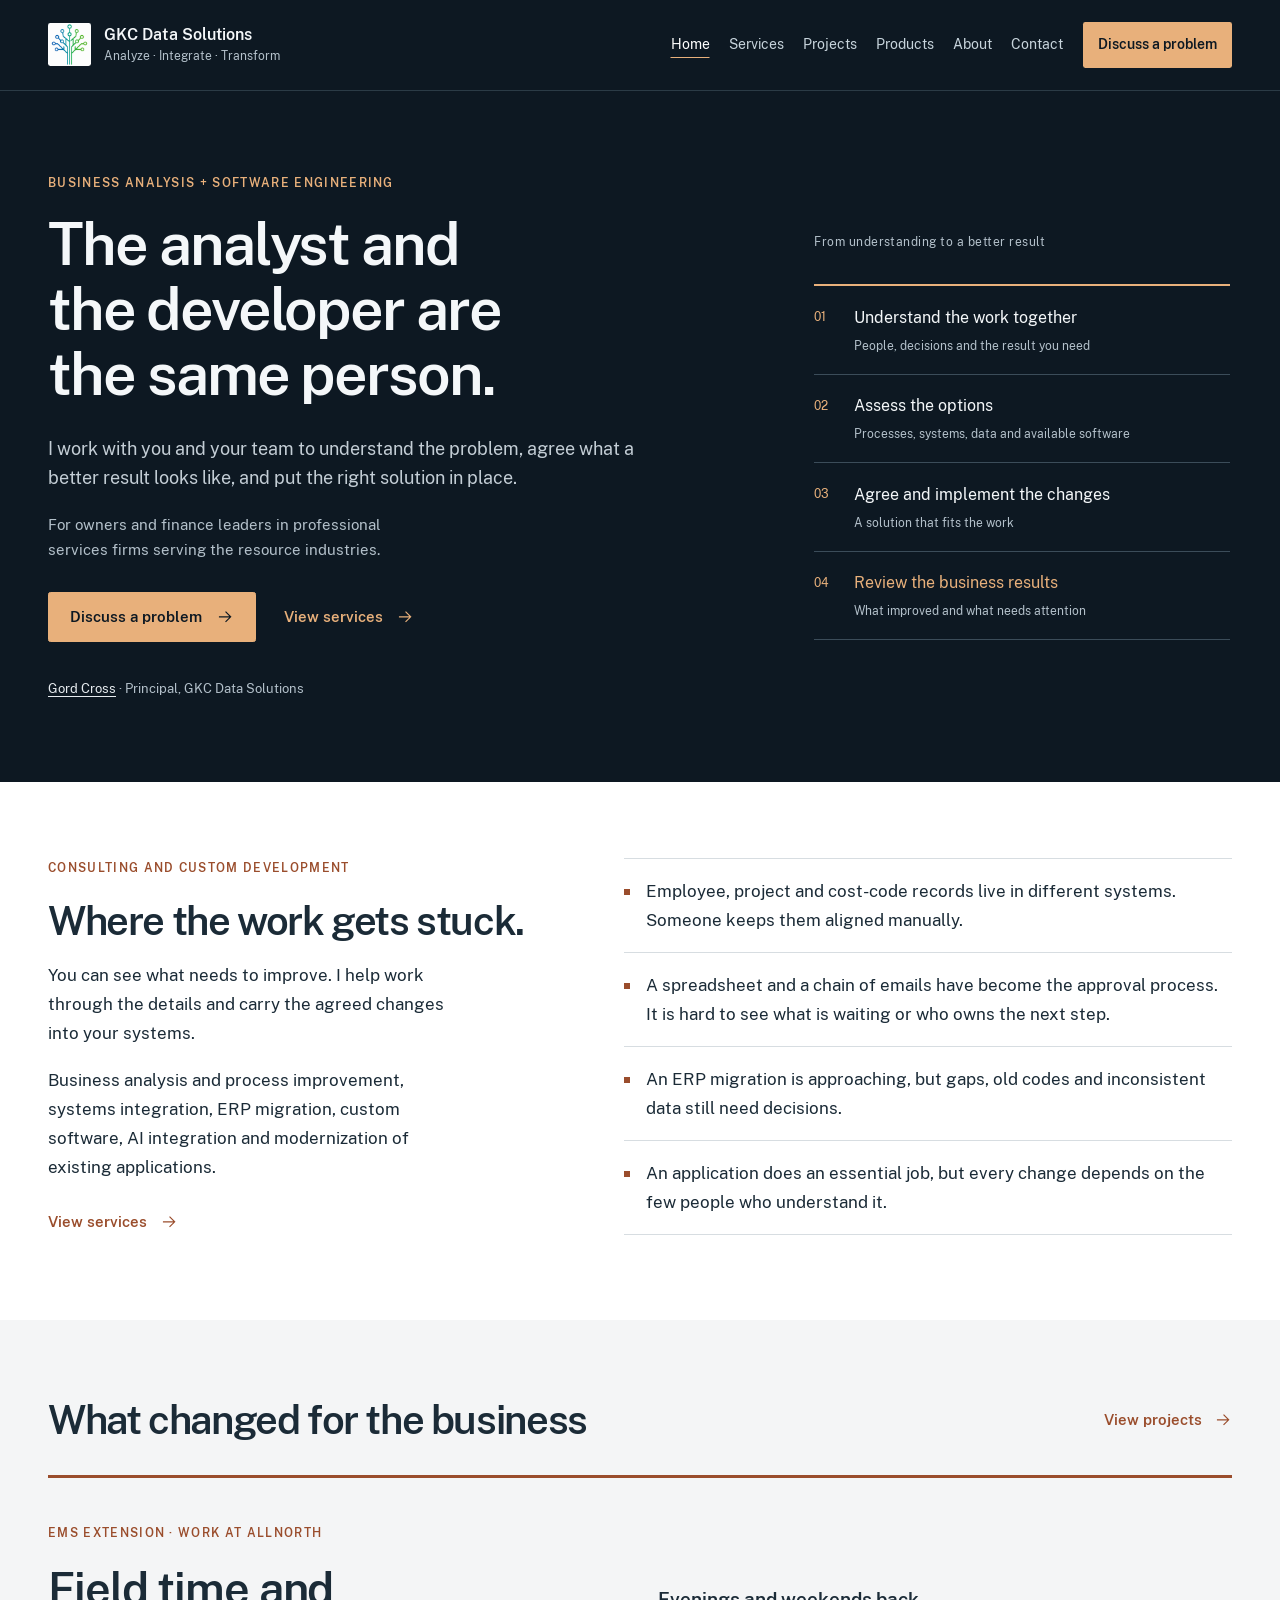
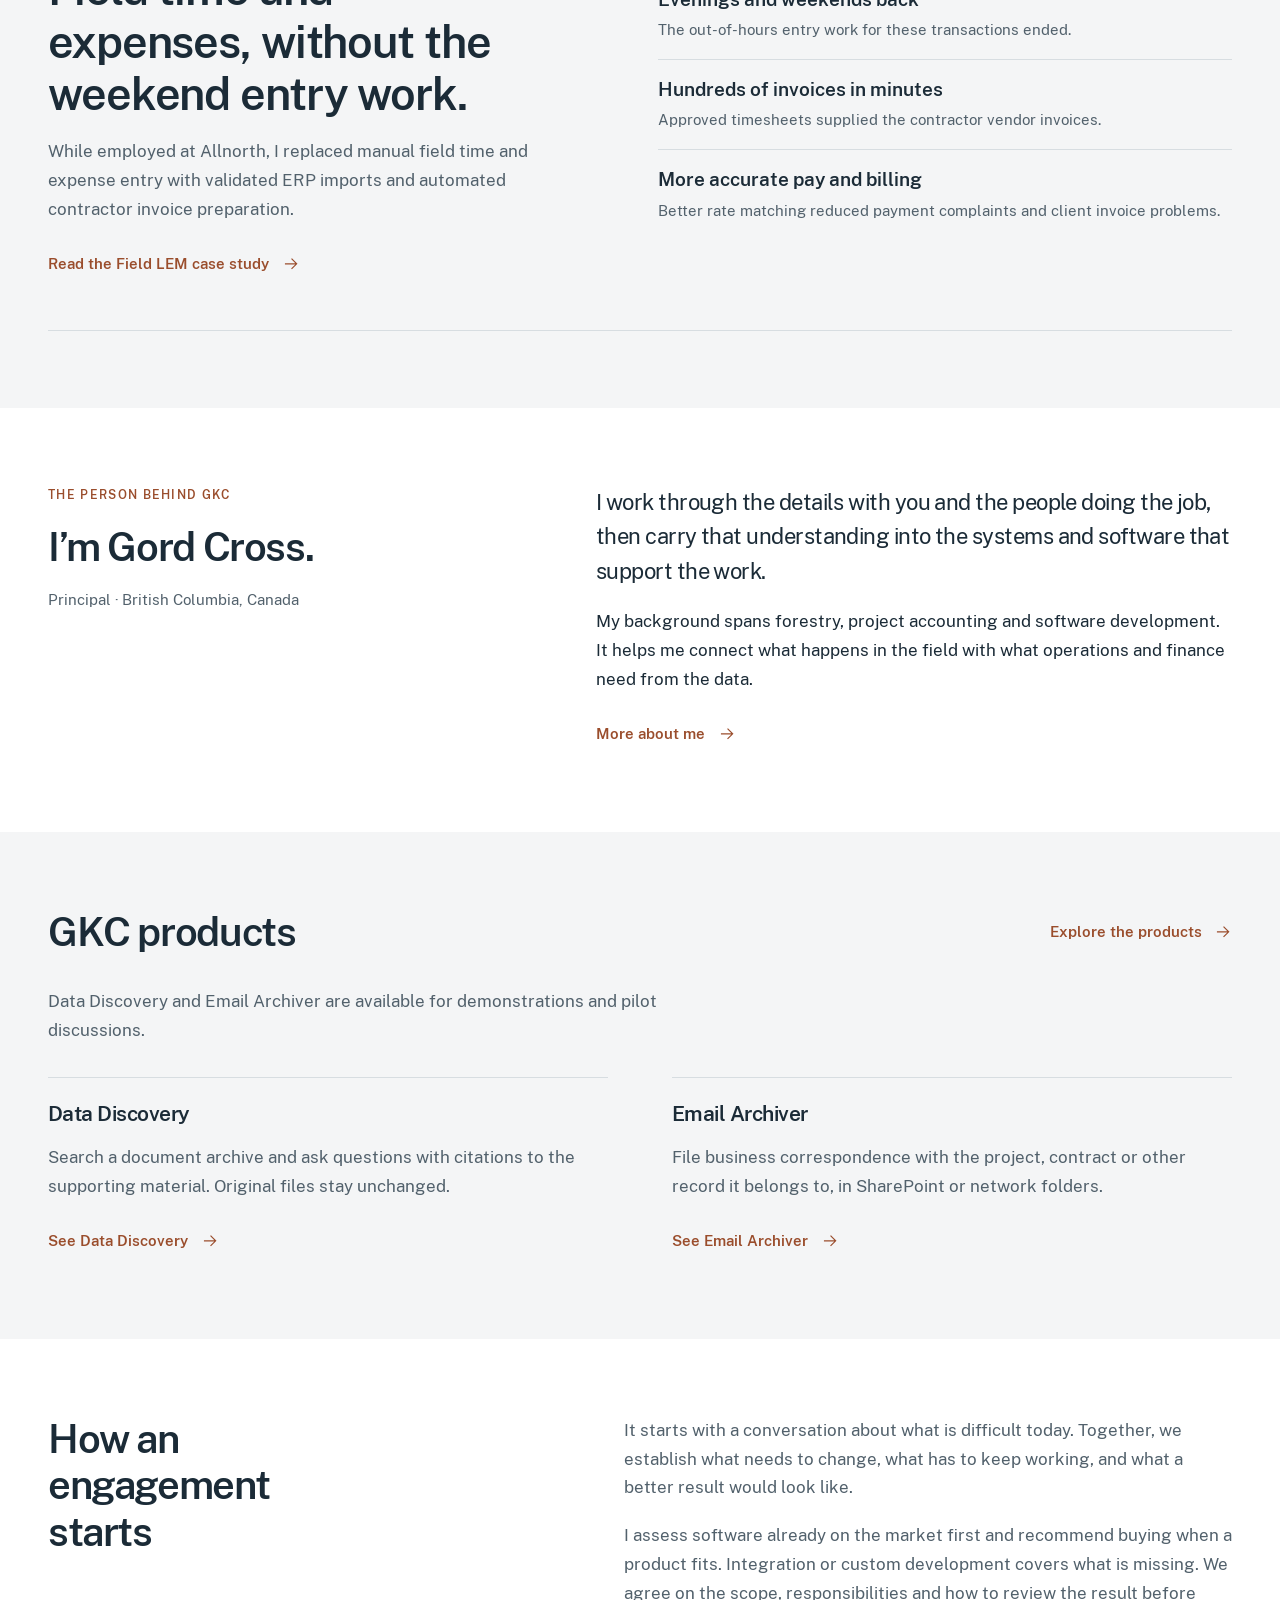
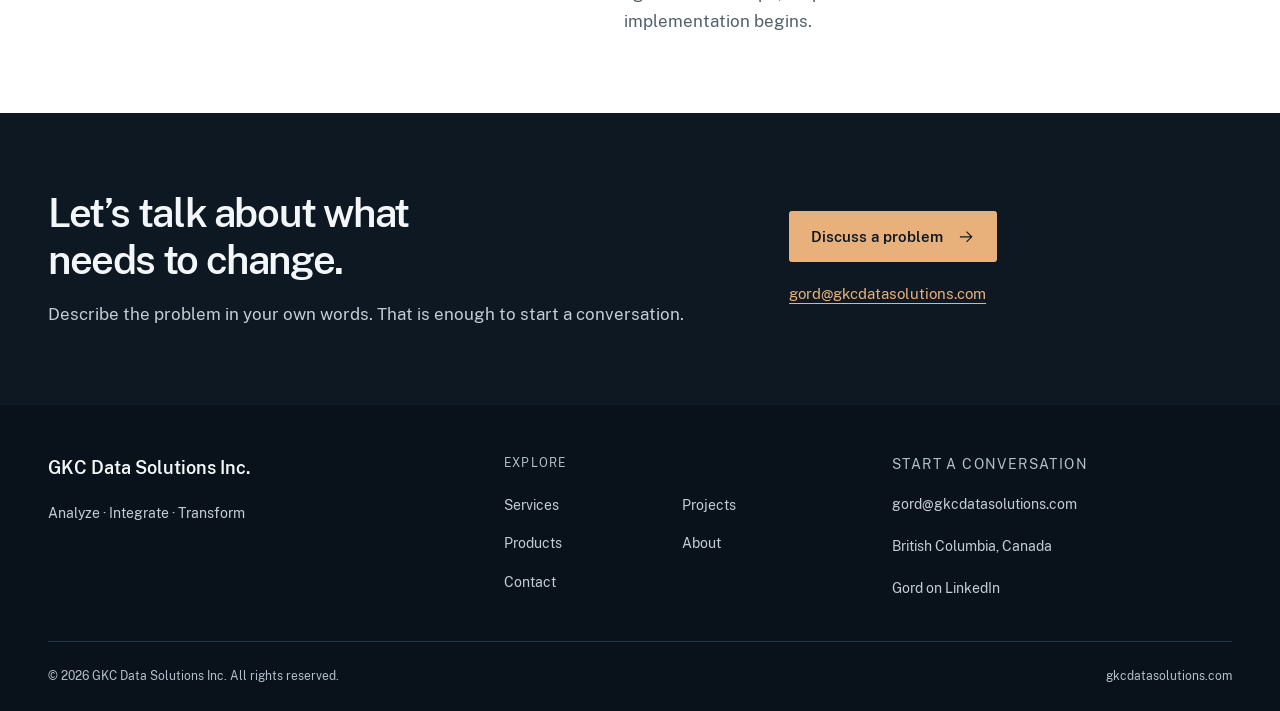
==== commit 207d8bb9: "Clarify consulting services, project results and product offerings" ====
--- a/index.html
+++ b/index.html
@@ -4,14 +4,14 @@
     <meta charset="utf-8">
     <meta name="viewport" content="width=device-width, initial-scale=1">
     <title>GKC Data Solutions | Business Analysis, Systems Integration &amp; Custom Software</title>
-    <meta name="description" content="GKC Data Solutions combines business analysis and software development to connect systems, improve workflows and modernize existing applications.">
+    <meta name="description" content="Consulting and custom software for owners and finance leaders in professional services firms serving resource industries. Understand the problem and implement the right solution.">
     <link rel="canonical" href="https://gkcdatasolutions.com/">
     <meta name="theme-color" content="#0d1822">
     <meta property="og:type" content="website">
     <meta property="og:locale" content="en_CA">
     <meta property="og:site_name" content="GKC Data Solutions">
     <meta property="og:title" content="GKC Data Solutions | Business Analysis, Systems Integration &amp; Custom Software">
-    <meta property="og:description" content="GKC Data Solutions combines business analysis and software development to connect systems, improve workflows and modernize existing applications.">
+    <meta property="og:description" content="Consulting and custom software for owners and finance leaders in professional services firms serving resource industries. Understand the problem and implement the right solution.">
     <meta property="og:url" content="https://gkcdatasolutions.com/">
     <meta property="og:image" content="https://gkcdatasolutions.com/assets/og-gkc.png">
     <meta property="og:image:width" content="1200">
@@ -19,7 +19,7 @@
     <meta property="og:image:alt" content="GKC Data Solutions. The analyst and the developer are the same person.">
     <meta name="twitter:card" content="summary_large_image">
     <meta name="twitter:title" content="GKC Data Solutions | Business Analysis, Systems Integration &amp; Custom Software">
-    <meta name="twitter:description" content="GKC Data Solutions combines business analysis and software development to connect systems, improve workflows and modernize existing applications.">
+    <meta name="twitter:description" content="Consulting and custom software for owners and finance leaders in professional services firms serving resource industries. Understand the problem and implement the right solution.">
     <meta name="twitter:image" content="https://gkcdatasolutions.com/assets/og-gkc.png">
     <meta name="twitter:image:alt" content="GKC Data Solutions: business analysis and software engineering.">
     <link rel="icon" type="image/png" sizes="32x32" href="/assets/favicon-32.png">
@@ -38,8 +38,8 @@
           <ul class="nav-list">
             <li><a href="/" aria-current="page">Home</a></li>
             <li><a href="/services/">Services</a></li>
-            <li><a href="/work/">Work</a></li>
-            <li><a href="/data-discovery/">Data Discovery</a></li>
+            <li><a href="/work/">Projects</a></li>
+            <li><a href="/products/">Products</a></li>
             <li><a href="/about/">About</a></li>
             <li><a href="/contact/">Contact</a></li>
             <li><a class="nav-cta" href="/contact/">Discuss a problem</a></li>
@@ -53,145 +53,89 @@
           <div>
             <p class="eyebrow">Business analysis + software engineering</p>
             <h1 id="hero-title">The analyst and the developer are the same person.</h1>
-            <p class="lead">I work out how your operation actually runs, then build what it needs. Often the answer is a product you can already buy, and I will tell you that first.</p>
-            <div class="actions">
-              <a class="button" href="/contact/">Discuss a problem<svg class="arrow" viewBox="0 0 24 24" fill="none" stroke="currentColor" stroke-width="1.6" aria-hidden="true"><path d="M4 12h15M13 5l7 7-7 7"/></svg></a>
-              <a class="text-link" href="/work/">See the work<svg class="arrow" viewBox="0 0 24 24" fill="none" stroke="currentColor" stroke-width="1.6" aria-hidden="true"><path d="M4 12h15M13 5l7 7-7 7"/></svg></a>
-            </div>
+            <p class="lead">I work with you and your team to understand the problem, agree what a better result looks like, and put the right solution in place.</p>
+            <p class="hero-audience">For owners and finance leaders in professional services firms serving the resource industries.</p>
+            <div class="actions"><a class="button" href="/contact/">Discuss a problem<svg class="arrow" viewBox="0 0 24 24" fill="none" stroke="currentColor" stroke-width="1.6" aria-hidden="true"><path d="M4 12h15M13 5l7 7-7 7"/></svg></a><a class="text-link" href="/services/">View services<svg class="arrow" viewBox="0 0 24 24" fill="none" stroke="currentColor" stroke-width="1.6" aria-hidden="true"><path d="M4 12h15M13 5l7 7-7 7"/></svg></a></div>
             <p class="hero-byline"><a href="/about/#gord-cross">Gord Cross</a> · Principal, GKC Data Solutions</p>
           </div>
           <figure class="method-diagram" aria-labelledby="method-caption">
-            <figcaption id="method-caption">
-              From the problem to the right fit
-            </figcaption>
-            <div class="method-start">
-              Understand the work
-              <span>People, decisions and business rules</span>
-            </div>
-            <svg class="method-link" viewBox="0 0 100 40" preserveAspectRatio="none" aria-hidden="true" focusable="false"><path d="M50 0V16M25 16H75M25 16V40M75 16V40" vector-effect="non-scaling-stroke"/></svg>
-            <div class="method-branches">
-              <div>
-                Systems
-                <span>Where work happens</span>
-              </div>
-              <div>
-                Data
-                <span>What needs to move</span>
-              </div>
-            </div>
-            <svg class="method-link" viewBox="0 0 100 40" preserveAspectRatio="none" aria-hidden="true" focusable="false"><path d="M25 0V24M75 0V24M25 24H75M50 24V40" vector-effect="non-scaling-stroke"/></svg>
-            <div class="method-end">
-              Assess the market first
-              <span>Buy if it fits. Build if needed.</span>
-            </div>
+            <figcaption id="method-caption">From understanding to a better result</figcaption>
+            <ol class="method-steps">
+              <li><strong>Understand the work together</strong><span>People, decisions and the result you need</span></li>
+              <li><strong>Assess the options</strong><span>Processes, systems, data and available software</span></li>
+              <li><strong>Agree and implement the changes</strong><span>A solution that fits the work</span></li>
+              <li><strong>Review the business results</strong><span>What improved and what needs attention</span></li>
+            </ol>
           </figure>
-        </div>
-      </section>
-      <section class="section work-preview" aria-labelledby="selected-work-title">
-        <div class="shell">
-          <div class="heading-row">
-            <h2 id="selected-work-title">Selected work</h2>
-            <a class="text-link" href="/work/">View all projects<svg class="arrow" viewBox="0 0 24 24" fill="none" stroke="currentColor" stroke-width="1.6" aria-hidden="true"><path d="M4 12h15M13 5l7 7-7 7"/></svg></a>
-          </div>
-          <article class="featured-project" id="data-discovery">
-            <div>
-              <p class="eyebrow">GKC product</p>
-              <h3>Years of documents.<br> One straight answer.</h3>
-              <p>A folder name tells you where a document was filed. It cannot tell you which paragraph answers your question, or whether the detail you need is in a spreadsheet or an email.</p>
-              <p>Data Discovery indexes the archive on your own machine and leaves the originals untouched. Ask a question and only the matching passages go to the model, the same ones cited in the answer. I own it, I develop it, and I can show you a working copy.</p>
-              <a class="text-link" href="/data-discovery/">Inside Data Discovery<svg class="arrow" viewBox="0 0 24 24" fill="none" stroke="currentColor" stroke-width="1.6" aria-hidden="true"><path d="M4 12h15M13 5l7 7-7 7"/></svg></a>
-            </div>
-            <figure class="project-shot">
-              <a class="shot-zoom" href="/assets/data-discovery-ask-full.webp" data-viewer-label="Data Discovery: the full answer and its cited evidence">
-                <img src="/assets/data-discovery-ask-detail.webp" width="1050" height="636" alt="Data Discovery answering the question &quot;What is the purpose of the Email Archiver software?&quot;. Above the answer, a summary line records ten passages and nine evidence items retrieved." loading="lazy" decoding="async">
-                <span class="shot-zoom-hint">See the full answer<svg class="arrow" viewBox="0 0 24 24" fill="none" stroke="currentColor" stroke-width="1.6" aria-hidden="true"><path d="M4 12h15M13 5l7 7-7 7"/></svg></span>
-              </a>
-              <figcaption>Ten passages went to the model. The archive stayed on the machine.</figcaption>
-            </figure>
-          </article>
-          <div class="supporting-projects">
-            <article>
-              <h3><a href="/work/#email-archiver">Email Archiver<svg class="arrow" viewBox="0 0 24 24" fill="none" stroke="currentColor" stroke-width="1.6" aria-hidden="true"><path d="M4 12h15M13 5l7 7-7 7"/></svg></a></h3>
-              <p class="project-origin">GKC product</p>
-              <p>Identify project email, file it to the right destination and trace what happened to each delivery.</p>
-            </article>
-            <article>
-              <h3><a href="/work/#integration-hub">Integration Hub<svg class="arrow" viewBox="0 0 24 24" fill="none" stroke="currentColor" stroke-width="1.6" aria-hidden="true"><path d="M4 12h15M13 5l7 7-7 7"/></svg></a></h3>
-              <p class="project-origin">Built for a client</p>
-              <p>Field mappings, validation and execution controls for moving data between business systems.</p>
-            </article>
-            <article>
-              <h3><a href="/work/#transformer">Transformer<svg class="arrow" viewBox="0 0 24 24" fill="none" stroke="currentColor" stroke-width="1.6" aria-hidden="true"><path d="M4 12h15M13 5l7 7-7 7"/></svg></a></h3>
-              <p class="project-origin">Built for a client</p>
-              <p>Connect business issues to the capabilities they affect, count what is missing, and track the work that closes the gap.</p>
-            </article>
-          </div>
-        </div>
-      </section>
-      <section class="section soft" id="company" aria-labelledby="principal-title">
-        <div class="shell principal-intro">
-          <div>
-            <p class="eyebrow">The person behind GKC</p>
-            <h2 id="principal-title">I’m Gord Cross.</h2>
-            <p class="principal-role">Principal · British Columbia, Canada</p>
-          </div>
-          <div>
-            <p class="intro-copy">My work moves between business analysis and writing software. I want to understand why a process works the way it does before deciding what to change.</p>
-            <p>I work through the details with the people doing the job, then follow that understanding into the database, the integration or the application.</p>
-            <a class="text-link" href="/about/#gord-cross">More about me<svg class="arrow" viewBox="0 0 24 24" fill="none" stroke="currentColor" stroke-width="1.6" aria-hidden="true"><path d="M4 12h15M13 5l7 7-7 7"/></svg></a>
-          </div>
         </div>
       </section>
       <section class="section" aria-labelledby="problems-title">
         <div class="shell editorial-split">
           <div>
-            <h2 id="problems-title">Where the work<br> gets stuck.</h2>
-            <p class="muted">These are the kinds of problems I get called in to untangle.</p>
+            <p class="eyebrow">Consulting and custom development</p>
+            <h2 id="problems-title">Where the work gets stuck.</h2>
+            <p>You can see what needs to improve. I help work through the details and carry the agreed changes into your systems.</p>
+            <p>Business analysis and process improvement, systems integration, ERP migration, custom software, AI integration and modernization of existing applications.</p>
+            <a class="text-link" href="/services/">View services<svg class="arrow" viewBox="0 0 24 24" fill="none" stroke="currentColor" stroke-width="1.6" aria-hidden="true"><path d="M4 12h15M13 5l7 7-7 7"/></svg></a>
           </div>
           <ul class="problem-list">
-            <li>One system has the employee, another has the project, another has the cost code. Someone is keeping them aligned manually.</li>
+            <li>Employee, project and cost-code records live in different systems. Someone keeps them aligned manually.</li>
             <li>A spreadsheet and a chain of emails have become the approval process. It is hard to see what is waiting or who owns the next step.</li>
-            <li>An application still does an essential job, but every change depends on the few people who understand it.</li>
-            <li>The answer is somewhere in the document archive. Finding it means opening files one by one.</li>
+            <li>An ERP migration is approaching, but gaps, old codes and inconsistent data still need decisions.</li>
+            <li>An application does an essential job, but every change depends on the few people who understand it.</li>
           </ul>
         </div>
       </section>
-      <section class="section soft" aria-labelledby="services-title">
-        <div class="shell editorial-split">
+      <section class="section soft work-preview" aria-labelledby="selected-work-title">
+        <div class="shell">
+          <div class="heading-row"><h2 id="selected-work-title">What changed for the business</h2><a class="text-link" href="/work/">View projects<svg class="arrow" viewBox="0 0 24 24" fill="none" stroke="currentColor" stroke-width="1.6" aria-hidden="true"><path d="M4 12h15M13 5l7 7-7 7"/></svg></a></div>
+          <article class="featured-project">
+            <div>
+              <p class="eyebrow">EMS Extension · Work at Allnorth</p>
+              <h3>Field time and expenses, without the weekend entry work.</h3>
+              <p>While employed at Allnorth, I replaced manual field time and expense entry with validated ERP imports and automated contractor invoice preparation.</p>
+              <a class="text-link" href="/work/#field-lem">Read the Field LEM case study<svg class="arrow" viewBox="0 0 24 24" fill="none" stroke="currentColor" stroke-width="1.6" aria-hidden="true"><path d="M4 12h15M13 5l7 7-7 7"/></svg></a>
+            </div>
+            <ul class="result-list" aria-label="Observed Field LEM results">
+              <li><strong>Evenings and weekends back</strong><span>The out-of-hours entry work for these transactions ended.</span></li>
+              <li><strong>Hundreds of invoices in minutes</strong><span>Approved timesheets supplied the contractor vendor invoices.</span></li>
+              <li><strong>More accurate pay and billing</strong><span>Better rate matching reduced payment complaints and client invoice problems.</span></li>
+            </ul>
+          </article>
+        </div>
+      </section>
+      <section class="section" id="company" aria-labelledby="principal-title">
+        <div class="shell principal-intro">
+          <div><p class="eyebrow">The person behind GKC</p><h2 id="principal-title">I’m Gord Cross.</h2><p class="principal-role">Principal · British Columbia, Canada</p></div>
           <div>
-            <h2 id="services-title">From understanding<br> to implementation.</h2>
-            <p>The solution has to fit your business. I assess existing applications first and recommend buying when a product meets the need. Integration or custom development covers what the market cannot.</p>
+            <p class="intro-copy">I work through the details with you and the people doing the job, then carry that understanding into the systems and software that support the work.</p>
+            <p>My background spans forestry, project accounting and software development. It helps me connect what happens in the field with what operations and finance need from the data.</p>
+            <a class="text-link" href="/about/#gord-cross">More about me<svg class="arrow" viewBox="0 0 24 24" fill="none" stroke="currentColor" stroke-width="1.6" aria-hidden="true"><path d="M4 12h15M13 5l7 7-7 7"/></svg></a>
           </div>
-          <ul class="service-index">
-            <li><a class="text-link" href="/services/#business-analysis">Business Analysis<svg class="arrow" viewBox="0 0 24 24" fill="none" stroke="currentColor" stroke-width="1.6" aria-hidden="true"><path d="M4 12h15M13 5l7 7-7 7"/></svg></a></li>
-            <li><a class="text-link" href="/services/#continuous-improvement">Continuous Improvement<svg class="arrow" viewBox="0 0 24 24" fill="none" stroke="currentColor" stroke-width="1.6" aria-hidden="true"><path d="M4 12h15M13 5l7 7-7 7"/></svg></a></li>
-            <li><a class="text-link" href="/services/#systems-integration">Systems Integration<svg class="arrow" viewBox="0 0 24 24" fill="none" stroke="currentColor" stroke-width="1.6" aria-hidden="true"><path d="M4 12h15M13 5l7 7-7 7"/></svg></a></li>
-            <li><a class="text-link" href="/services/#custom-software">Custom Software Development<svg class="arrow" viewBox="0 0 24 24" fill="none" stroke="currentColor" stroke-width="1.6" aria-hidden="true"><path d="M4 12h15M13 5l7 7-7 7"/></svg></a></li>
-            <li><a class="text-link" href="/services/#ai-integration">AI Integration<svg class="arrow" viewBox="0 0 24 24" fill="none" stroke="currentColor" stroke-width="1.6" aria-hidden="true"><path d="M4 12h15M13 5l7 7-7 7"/></svg></a></li>
-            <li><a class="text-link" href="/services/#software-modernization">Software Modernization<svg class="arrow" viewBox="0 0 24 24" fill="none" stroke="currentColor" stroke-width="1.6" aria-hidden="true"><path d="M4 12h15M13 5l7 7-7 7"/></svg></a></li>
-          </ul>
+        </div>
+      </section>
+      <section class="section soft" aria-labelledby="products-title">
+        <div class="shell">
+          <div class="heading-row"><h2 id="products-title">GKC products</h2><a class="text-link" href="/products/">Explore the products<svg class="arrow" viewBox="0 0 24 24" fill="none" stroke="currentColor" stroke-width="1.6" aria-hidden="true"><path d="M4 12h15M13 5l7 7-7 7"/></svg></a></div>
+          <p class="muted measure">Data Discovery and Email Archiver are available for demonstrations and pilot discussions.</p>
+          <div class="product-pair">
+            <article id="data-discovery"><h3>Data Discovery</h3><p>Search a document archive and ask questions with citations to the supporting material. Original files stay unchanged.</p><a class="text-link" href="/data-discovery/">See Data Discovery<svg class="arrow" viewBox="0 0 24 24" fill="none" stroke="currentColor" stroke-width="1.6" aria-hidden="true"><path d="M4 12h15M13 5l7 7-7 7"/></svg></a></article>
+            <article><h3>Email Archiver</h3><p>File business correspondence with the project, contract or other record it belongs to, in SharePoint or network folders.</p><a class="text-link" href="/email-archiver/">See Email Archiver<svg class="arrow" viewBox="0 0 24 24" fill="none" stroke="currentColor" stroke-width="1.6" aria-hidden="true"><path d="M4 12h15M13 5l7 7-7 7"/></svg></a></article>
+          </div>
         </div>
       </section>
       <section class="section" aria-labelledby="engagement-title">
         <div class="shell engagement">
           <h2 id="engagement-title">How an engagement starts</h2>
           <div>
-            <p>It starts with a conversation about what is difficult today. Looking at the workflow and the software together establishes what needs to change, what has to keep working, and where I need to dig further.</p>
-            <p>I then assess available software against those requirements before we agree on a scope and a way forward. For an older application, that includes checking whether an existing product can replace it while preserving the business rules you depend on.</p>
-            <a class="text-link" href="/services/#software-modernization">Working with a legacy application<svg class="arrow" viewBox="0 0 24 24" fill="none" stroke="currentColor" stroke-width="1.6" aria-hidden="true"><path d="M4 12h15M13 5l7 7-7 7"/></svg></a>
+            <p>It starts with a conversation about what is difficult today. Together, we establish what needs to change, what has to keep working, and what a better result would look like.</p>
+            <p>I assess software already on the market first and recommend buying when a product fits. Integration or custom development covers what is missing. We agree on the scope, responsibilities and how to review the result before implementation begins.</p>
           </div>
         </div>
       </section>
       <section class="section dark cta-band" id="contact" aria-labelledby="cta-title">
-        <div class="shell split">
-          <div>
-            <h2 id="cta-title">Let’s talk about what needs to change.</h2>
-            <p>Describe the problem in your own words. That is enough to start a conversation.</p>
-          </div>
-          <div class="cta-actions">
-            <a class="button" href="/contact/">Discuss a problem<svg class="arrow" viewBox="0 0 24 24" fill="none" stroke="currentColor" stroke-width="1.6" aria-hidden="true"><path d="M4 12h15M13 5l7 7-7 7"/></svg></a>
-            <a class="email" href="mailto:gord@gkcdatasolutions.com">gord@gkcdatasolutions.com</a>
-          </div>
+        <div class="shell split"><div><h2 id="cta-title">Let’s talk about what needs to change.</h2><p>Describe the problem in your own words. That is enough to start a conversation.</p></div>
+          <div class="cta-actions"><a class="button" href="/contact/">Discuss a problem<svg class="arrow" viewBox="0 0 24 24" fill="none" stroke="currentColor" stroke-width="1.6" aria-hidden="true"><path d="M4 12h15M13 5l7 7-7 7"/></svg></a><a class="email" href="mailto:gord@gkcdatasolutions.com">gord@gkcdatasolutions.com</a></div>
         </div>
       </section>
     </main>
@@ -206,8 +150,8 @@
             <p class="footer-label">Explore</p>
             <ul class="footer-links">
               <li><a href="/services/">Services</a></li>
-              <li><a href="/work/">Work</a></li>
-              <li><a href="/data-discovery/">Data Discovery</a></li>
+              <li><a href="/work/">Projects</a></li>
+              <li><a href="/products/">Products</a></li>
               <li><a href="/about/">About</a></li>
               <li><a href="/contact/">Contact</a></li>
             </ul>
--- a/styles.css
+++ b/styles.css
@@ -82,6 +82,32 @@
 .method-branches { display: grid; grid-template-columns: 1fr 1fr; text-align: center; }
 .method-branches > div { padding-inline: .5rem; }
 .method-end { color: var(--accent-light); }
+.hero-audience { max-width: 43ch; color: #b3c0ca; font-size: .9375rem; }
+.method-steps { list-style: none; margin: 0; padding: 0; counter-reset: method; border-top: 2px solid var(--accent-light); }
+.method-steps li { position: relative; padding: 1.1rem 0 1.1rem 2.5rem; border-bottom: 1px solid #3b4c59; counter-increment: method; }
+.method-steps li::before { content: counter(method, decimal-leading-zero); position: absolute; left: 0; color: var(--accent-light); font-size: .75rem; padding-top: .2rem; }
+.method-steps strong { font-weight: 400; }
+.method-steps li:last-child strong { color: var(--accent-light); }
+.result-list { list-style: none; margin: 0; padding: 0; }
+.result-list li { padding-block: 1rem; border-bottom: 1px solid var(--border); }
+.result-list li:first-child { padding-top: 0; }
+.result-list li:last-child { padding-bottom: 0; border: 0; }
+.result-list strong { display: block; font-size: 1.2rem; font-weight: 600; line-height: 1.4; }
+.result-list span { display: block; color: var(--muted); font-size: .9375rem; margin-top: .3rem; }
+.product-pair { display: grid; grid-template-columns: repeat(2, minmax(0, 1fr)); gap: 2rem 4rem; margin-top: 2rem; }
+.product-pair article { padding-top: 1.5rem; border-top: 1px solid var(--border); }
+.product-pair p { max-width: 54ch; color: var(--muted); }
+.availability { margin-top: 1.4rem; font-size: .9375rem; color: var(--accent); }
+.dark .availability { color: var(--accent-light); }
+.nav-list a[aria-current="location"] { color: #fff; text-decoration: underline; text-underline-offset: .5rem; text-decoration-color: var(--accent-light); }
+.case-narrative h4:not(:first-child) { margin-top: 1.8rem; }
+.case-header .lead { max-width: 58ch; margin-bottom: 0; }
+.case-header h2 { font-size: clamp(1.9rem, 3vw, 2.5rem); }
+.technical-detail { border-top: 1px solid var(--border); margin-top: 1.5rem; padding-top: 1rem; }
+.technical-detail summary, .admin-preview summary { cursor: pointer; color: var(--accent); font-size: .9375rem; font-weight: 600; }
+.technical-detail p { color: var(--muted); font-size: .875rem; margin-top: 1rem; }
+.admin-preview { border-top: 1px solid var(--border); padding-top: 1.5rem; margin-top: 2.5rem; }
+.admin-preview > p { margin-top: 1rem; }
 .featured-project { display: grid; grid-template-columns: 1fr 1.05fr; align-items: center; gap: clamp(2rem, 5vw, 4.5rem); border-top: 3px solid var(--accent); border-bottom: 1px solid var(--border); padding-block: 2.8rem; }
 .featured-project h3 { font-size: clamp(2.1rem, 3.5vw, 3rem); max-width: 28rem; }
 .featured-project p:not(.eyebrow) { max-width: 60ch; color: var(--muted); }
@@ -219,6 +245,7 @@
   .supporting-projects { gap: 1.5rem; }
 }
 @media (max-width: 52rem) {
+  .product-pair { grid-template-columns: 1fr; gap: 1.5rem; }
   .hero-grid { grid-template-columns: 1fr; gap: 2.8rem; }
   .hero h1 { font-size: clamp(2.5rem, 6.4vw, 3.6rem); }
   .hero .lead { max-width: 42rem; }
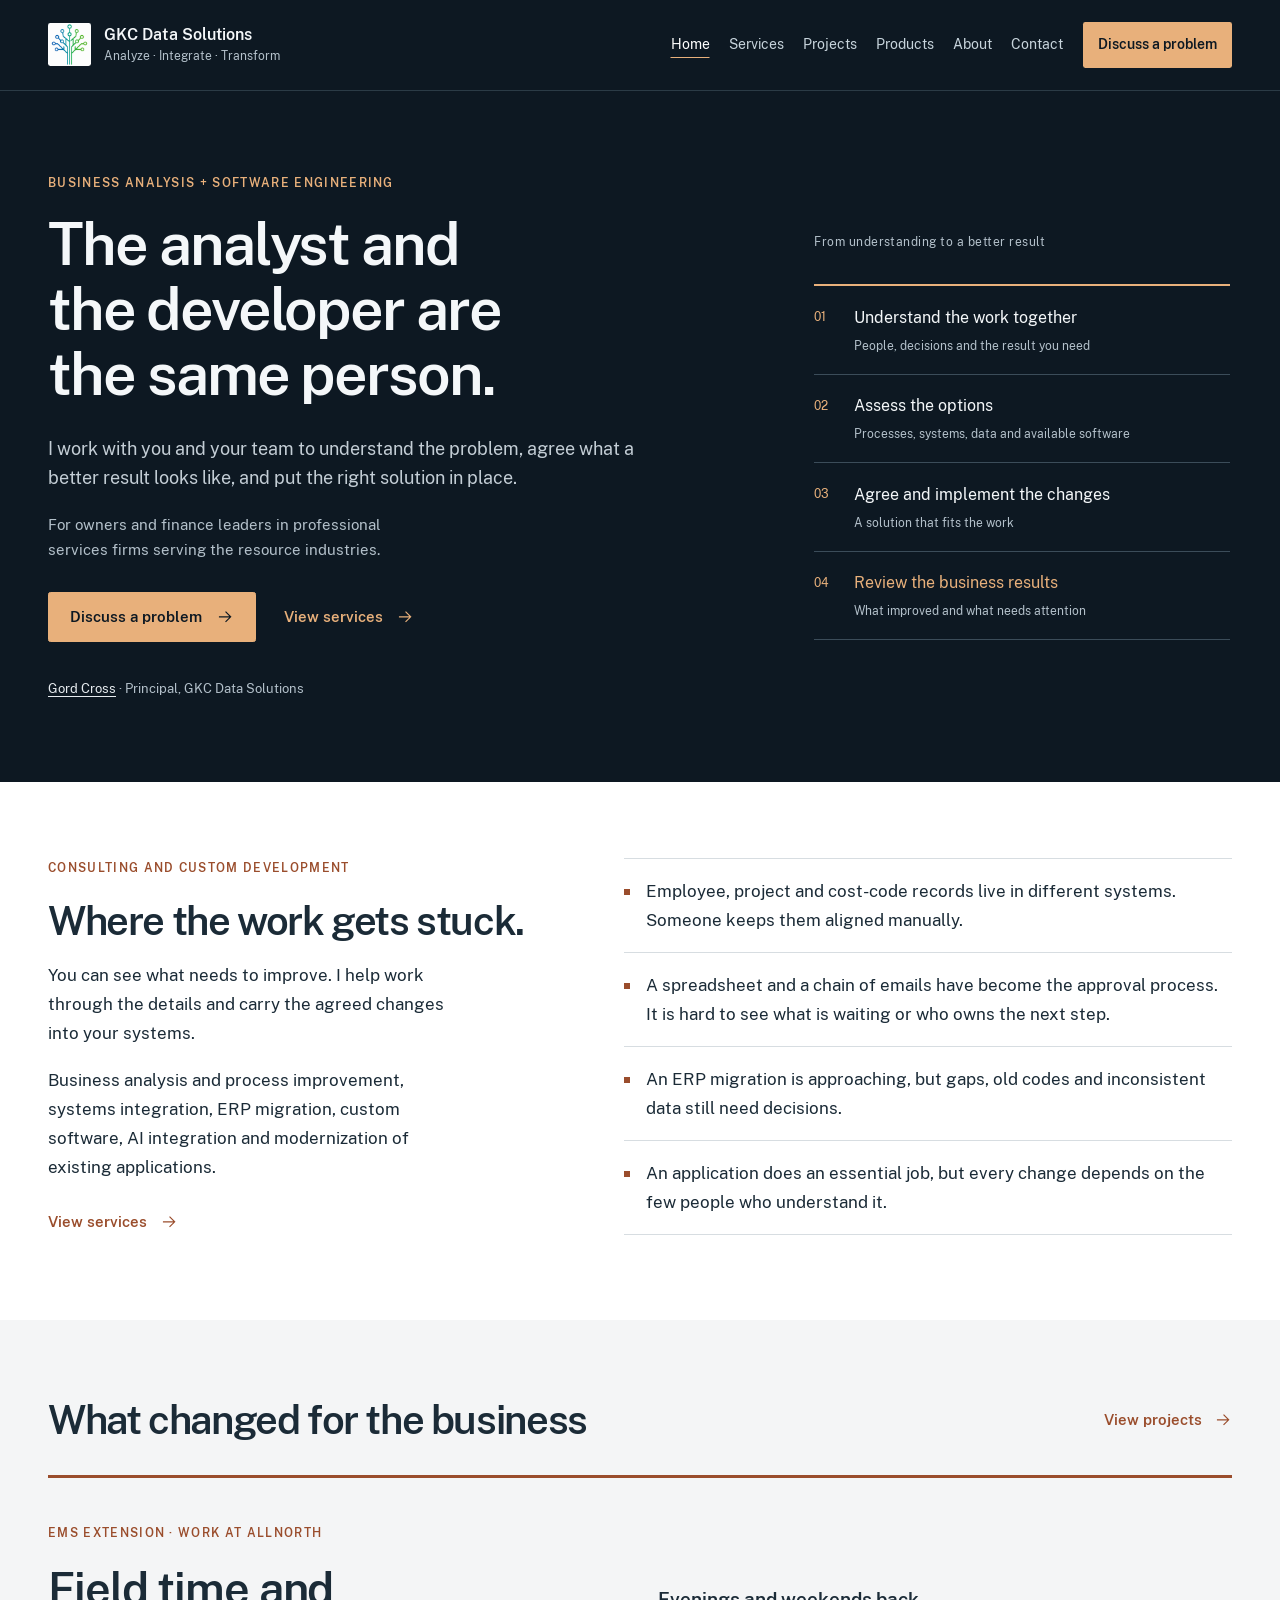
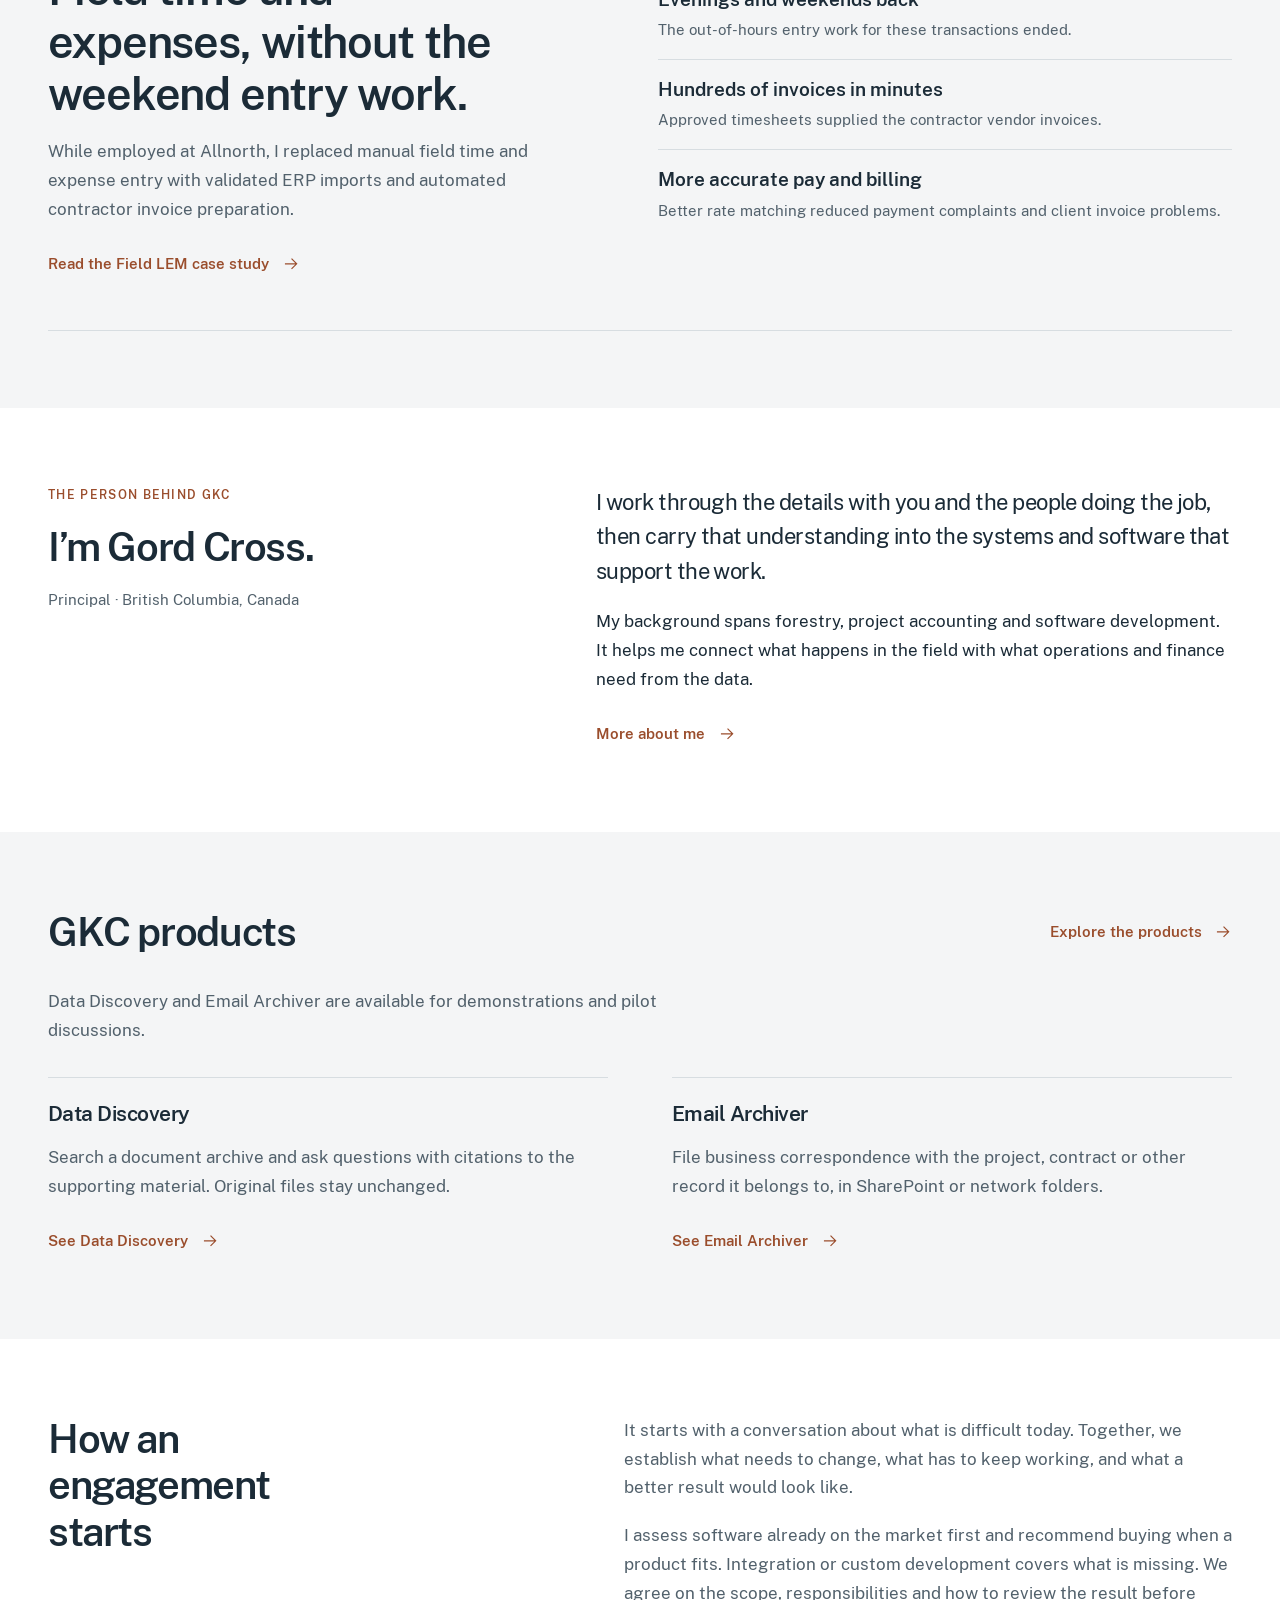
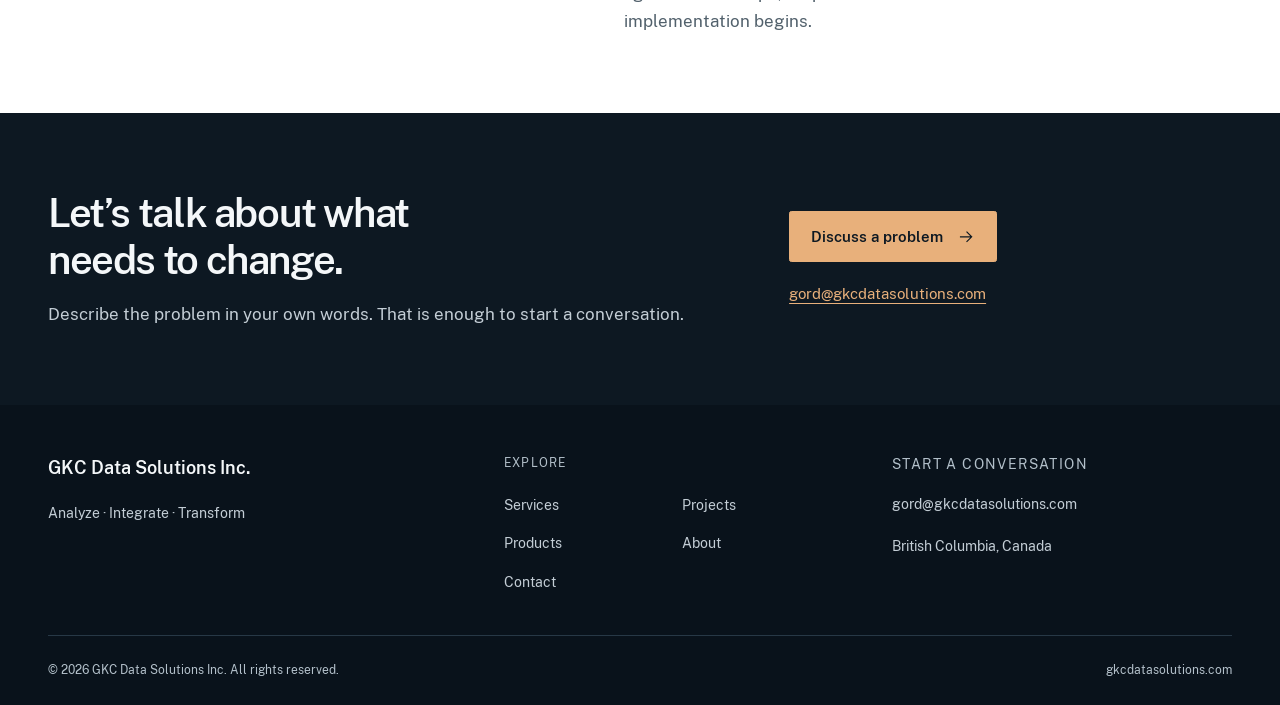
==== commit b1f0b2cb: "Remove LinkedIn links and profile metadata" ====
--- a/index.html
+++ b/index.html
@@ -160,7 +160,6 @@
             <p class="footer-label">Start a conversation</p>
             <p><a href="mailto:gord@gkcdatasolutions.com">gord@gkcdatasolutions.com</a></p>
             <p>British Columbia, Canada</p>
-            <p><a href="https://www.linkedin.com/in/gord-cross-4b992742b/">Gord on LinkedIn</a></p>
           </div>
         </div>
         <div class="footer-bottom">
